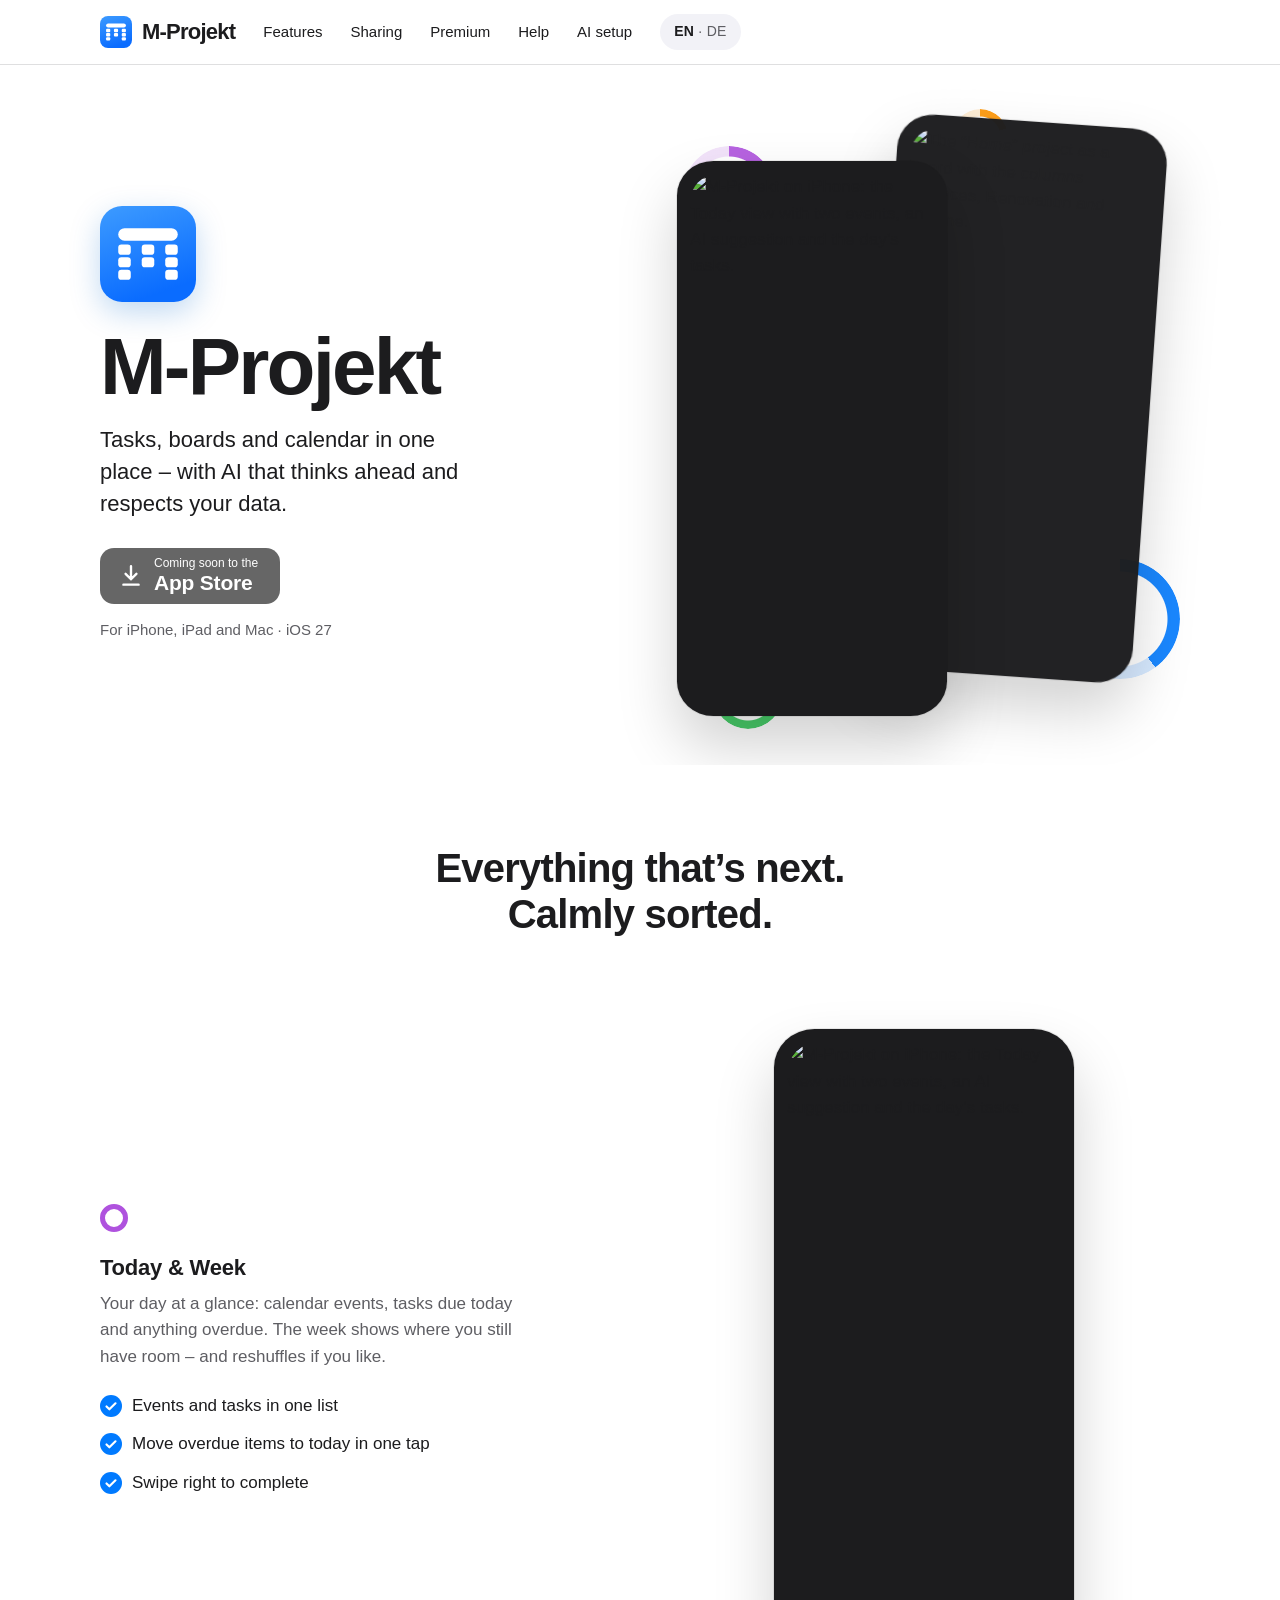
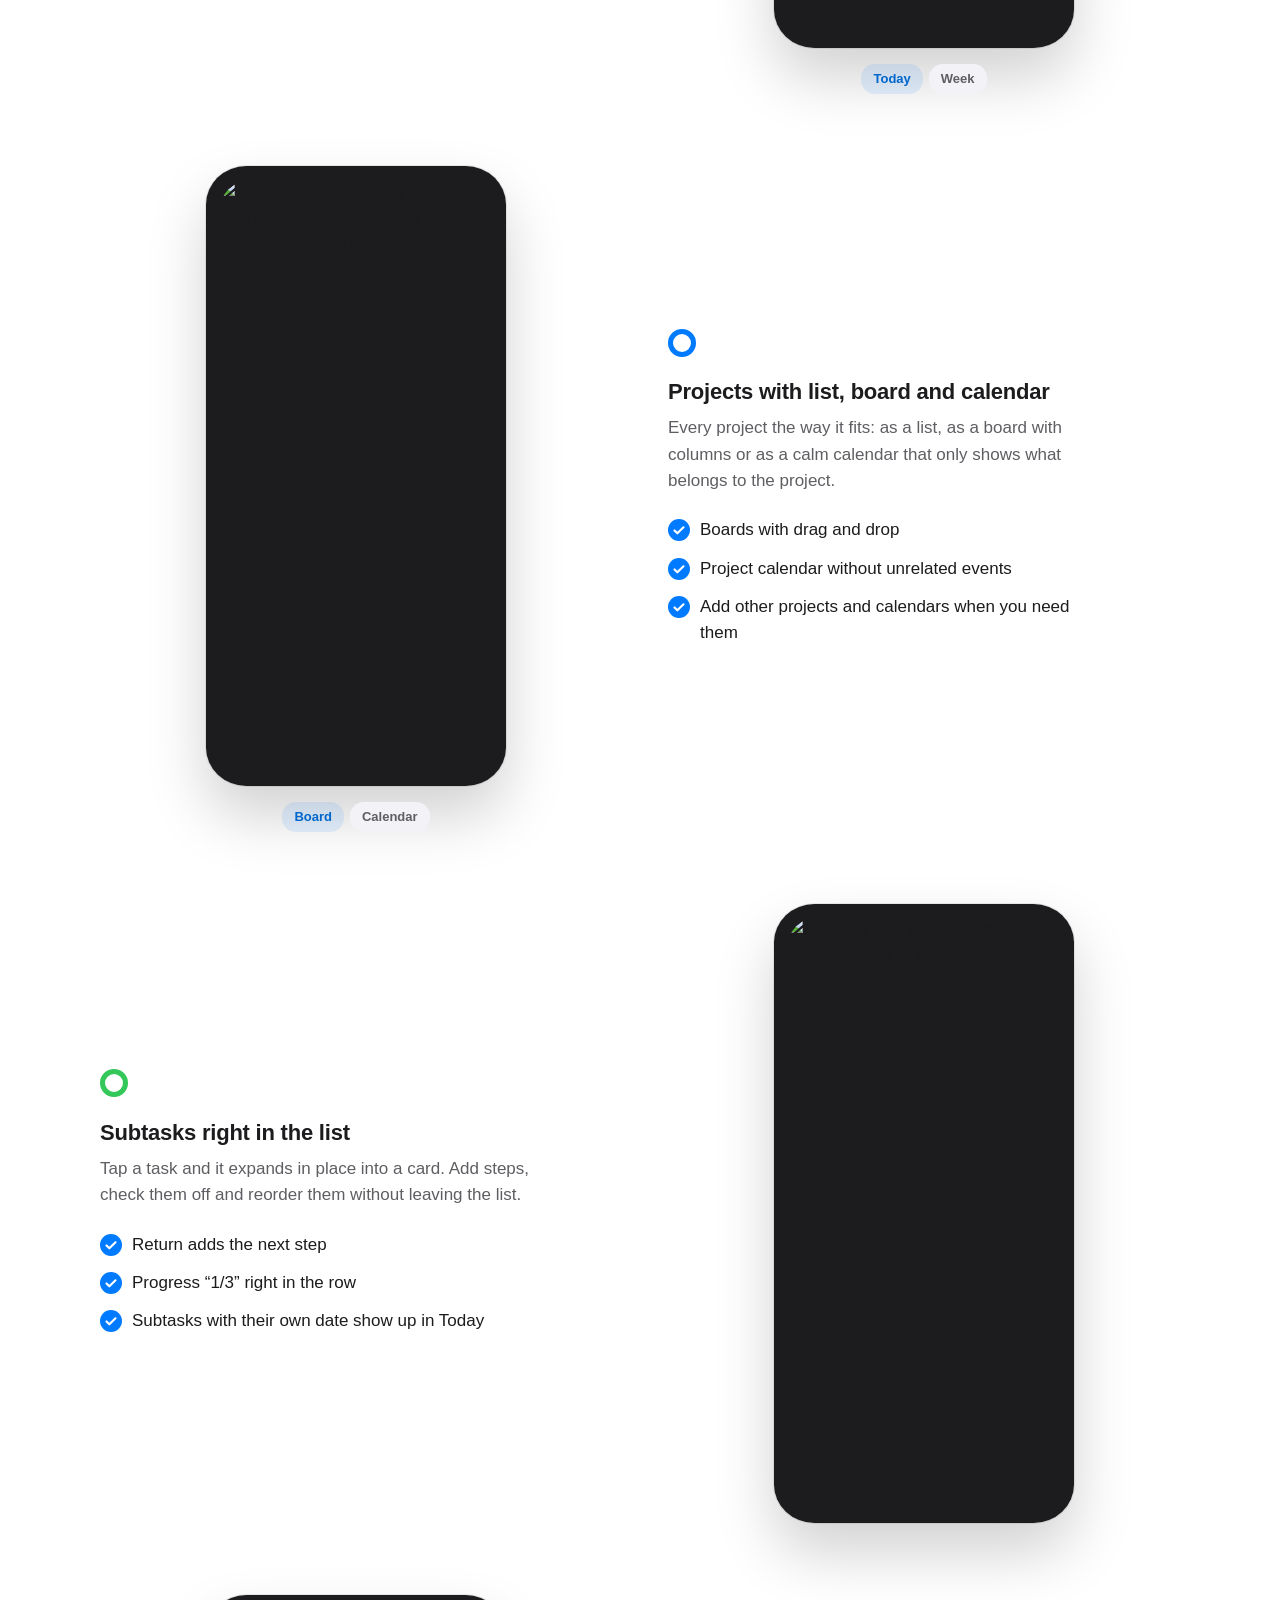
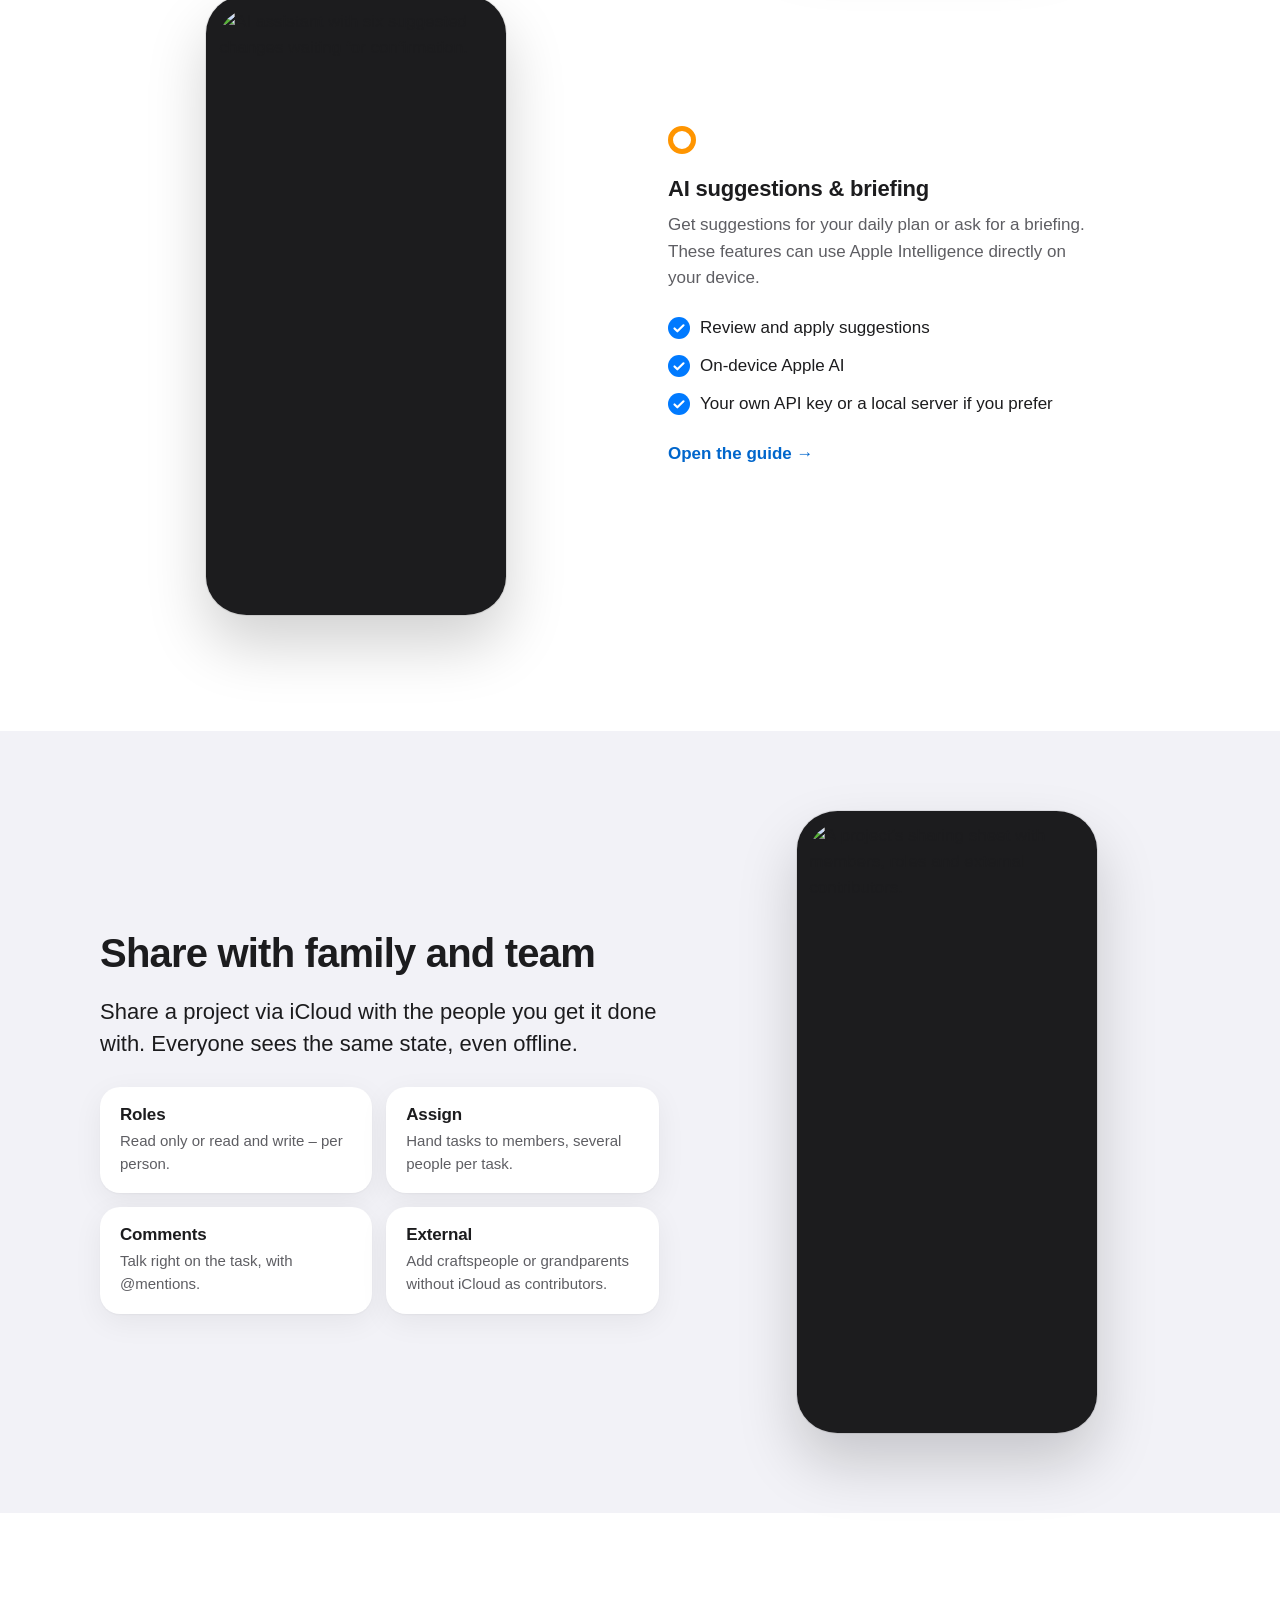
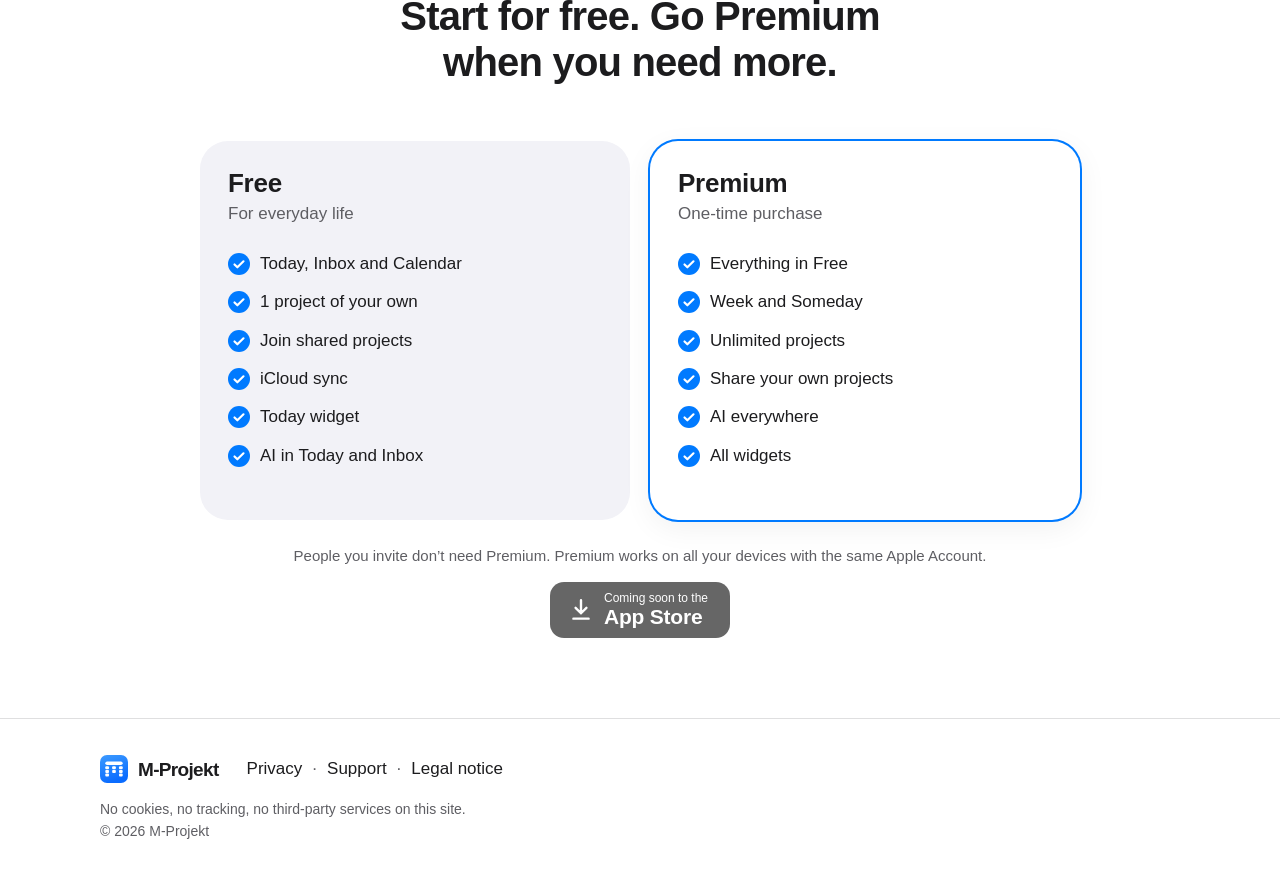
==== en/index.html @ ed5dd3a6 "Website für M-Projekt und aktuelle App-Funktionen überarbeiten Co-Authored-By: Claude Opus 5.5 <nore" ====
<!doctype html>
<html lang="en">
<head>
<meta charset="utf-8">
<meta name="viewport" content="width=device-width, initial-scale=1, viewport-fit=cover">
<title>M-Projekt – Tasks, boards and calendar</title>
<meta name="description" content="M-Projekt for iPhone, iPad and Mac: tasks, boards and calendar in one place – with AI that thinks ahead and respects your data.">
<meta name="color-scheme" content="light dark">
<meta name="theme-color" content="#ffffff" media="(prefers-color-scheme: light)">
<meta name="theme-color" content="#000000" media="(prefers-color-scheme: dark)">
<link rel="icon" href="../assets/app-icon.svg" type="image/svg+xml">
<link rel="apple-touch-icon" href="../assets/apple-touch-icon.png">
<link rel="alternate" hreflang="de" href="../index.html">
<link rel="stylesheet" href="../assets/site.css">
<script src="../assets/site.js"></script>
</head>
<body class="page-index">
<a class="skip" href="#inhalt">Skip to content</a>
<header class="top">
<div class="wrap top-in">
<a class="brand" href="index.html" aria-label="M-Projekt"><img src="../assets/app-icon.svg" alt="" width="32" height="32"><span class="wm" aria-hidden="true">M-Projekt</span></a>
<nav aria-label="Main navigation"><ul class="nav"><li><a href="index.html#funktionen">Features</a></li><li><a href="index.html#teilen">Sharing</a></li><li><a href="index.html#premium">Premium</a></li><li><a href="hilfe.html">Help</a></li><li><a href="ki-setup.html">AI setup</a></li></ul></nav>
<a class="lang" href="../index.html" hreflang="de" lang="de" aria-label="Deutsch"><span aria-hidden="true"><b>EN</b> · DE</span></a>
</div>
</header>
<main id="inhalt">
<section class="hero">
<div class="wrap hero-in">
<div class="hero-txt">
<img class="hero-icon" src="../assets/app-icon.svg" alt="" width="96" height="96">
<h1 class="hero-wm"><span class="wm wm-xl">M-Projekt</span></h1>
<p class="lead">Tasks, boards and calendar in one place – with AI that thinks ahead and respects your data.</p>
<div class="hero-cta"><span class="store soon" role="note" aria-label="M-Projekt: coming soon to the App Store"><svg class="store-ic" viewBox="0 0 24 24" aria-hidden="true"><path d="M12 3v12m0 0l-5-5m5 5l5-5M5 20h14" fill="none" stroke="currentColor" stroke-width="2.2" stroke-linecap="round" stroke-linejoin="round"/></svg><span><small>Coming soon to the</small><strong>App Store</strong></span></span></div>
<p class="muted small">For iPhone, iPad and Mac · iOS 27</p>
</div>
<div class="hero-img"><div class="rings hero-rings" aria-hidden="true"><span style="--c:#af52de;--p:50%"></span><span style="--c:#007aff;--p:40%"></span><span style="--c:#34c759;--p:65%"></span><span style="--c:#ff9500;--p:20%"></span></div><figure class="phone back"><picture><source srcset="../assets/img/board-dark.webp" media="(prefers-color-scheme: dark)"><img src="../assets/img/board.webp" alt="The “Home” project as a board with the columns Finances, Renovation and Routine." width="393" height="852" decoding="async"></picture></figure><figure class="phone front"><picture><source srcset="../assets/img/heute-dark.webp" media="(prefers-color-scheme: dark)"><img src="../assets/img/heute.webp" alt="M-Projekt on iPhone: the Today view with two events, an AI suggestion and the day’s tasks." width="393" height="852" decoding="async"></picture></figure></div>
</div>
</section>
<section class="sec" id="funktionen" aria-labelledby="h-funktionen">
<div class="wrap">
<h2 id="h-funktionen" class="sec-title">Everything that’s next. Calmly sorted.</h2>
<article class="feat reveal" id="f-heute">
<div class="feat-txt"><span class="ring-dot" style="--c:#af52de" aria-hidden="true"></span><h3>Today & Week</h3><p>Your day at a glance: calendar events, tasks due today and anything overdue. The week shows where you still have room – and reshuffles if you like.</p><ul class="ticks"><li><svg class="ck" viewBox="0 0 20 20" aria-hidden="true"><path d="M5 10.5l3.2 3.2L15 7" fill="none" stroke="currentColor" stroke-width="2.4" stroke-linecap="round" stroke-linejoin="round"/></svg>Events and tasks in one list</li><li><svg class="ck" viewBox="0 0 20 20" aria-hidden="true"><path d="M5 10.5l3.2 3.2L15 7" fill="none" stroke="currentColor" stroke-width="2.4" stroke-linecap="round" stroke-linejoin="round"/></svg>Move overdue items to today in one tap</li><li><svg class="ck" viewBox="0 0 20 20" aria-hidden="true"><path d="M5 10.5l3.2 3.2L15 7" fill="none" stroke="currentColor" stroke-width="2.4" stroke-linecap="round" stroke-linejoin="round"/></svg>Swipe right to complete</li></ul></div>
<div class="feat-img"><figure class="phone cycle"><div class="screen"><picture class="layer l0"><source srcset="../assets/img/heute-dark.webp" media="(prefers-color-scheme: dark)"><img src="../assets/img/heute.webp" alt="M-Projekt on iPhone: the Today view with two events, an AI suggestion and the day’s tasks." width="393" height="852" loading="lazy" decoding="async"></picture><picture class="layer l1"><source srcset="../assets/img/woche-dark.webp" media="(prefers-color-scheme: dark)"><img src="../assets/img/woche.webp" alt="" width="393" height="852" loading="lazy" decoding="async"></picture></div></figure><div class="cyc-labels" aria-hidden="true"><span class="cyc-l l0">Today</span><span class="cyc-l l1">Week</span></div></div></article><article class="feat reveal rev" id="f-projekte">
<div class="feat-txt"><span class="ring-dot" style="--c:#007aff" aria-hidden="true"></span><h3>Projects with list, board and calendar</h3><p>Every project the way it fits: as a list, as a board with columns or as a calm calendar that only shows what belongs to the project.</p><ul class="ticks"><li><svg class="ck" viewBox="0 0 20 20" aria-hidden="true"><path d="M5 10.5l3.2 3.2L15 7" fill="none" stroke="currentColor" stroke-width="2.4" stroke-linecap="round" stroke-linejoin="round"/></svg>Boards with drag and drop</li><li><svg class="ck" viewBox="0 0 20 20" aria-hidden="true"><path d="M5 10.5l3.2 3.2L15 7" fill="none" stroke="currentColor" stroke-width="2.4" stroke-linecap="round" stroke-linejoin="round"/></svg>Project calendar without unrelated events</li><li><svg class="ck" viewBox="0 0 20 20" aria-hidden="true"><path d="M5 10.5l3.2 3.2L15 7" fill="none" stroke="currentColor" stroke-width="2.4" stroke-linecap="round" stroke-linejoin="round"/></svg>Add other projects and calendars when you need them</li></ul></div>
<div class="feat-img"><figure class="phone cycle"><div class="screen"><picture class="layer l0"><source srcset="../assets/img/board-dark.webp" media="(prefers-color-scheme: dark)"><img src="../assets/img/board.webp" alt="The “Home” project as a board with the columns Finances, Renovation and Routine." width="393" height="852" loading="lazy" decoding="async"></picture><picture class="layer l1"><source srcset="../assets/img/kalender-dark.webp" media="(prefers-color-scheme: dark)"><img src="../assets/img/kalender.webp" alt="" width="393" height="852" loading="lazy" decoding="async"></picture></div></figure><div class="cyc-labels" aria-hidden="true"><span class="cyc-l l0">Board</span><span class="cyc-l l1">Calendar</span></div></div></article><article class="feat reveal" id="f-unteraufgaben">
<div class="feat-txt"><span class="ring-dot" style="--c:#34c759" aria-hidden="true"></span><h3>Subtasks right in the list</h3><p>Tap a task and it expands in place into a card. Add steps, check them off and reorder them without leaving the list.</p><ul class="ticks"><li><svg class="ck" viewBox="0 0 20 20" aria-hidden="true"><path d="M5 10.5l3.2 3.2L15 7" fill="none" stroke="currentColor" stroke-width="2.4" stroke-linecap="round" stroke-linejoin="round"/></svg>Return adds the next step</li><li><svg class="ck" viewBox="0 0 20 20" aria-hidden="true"><path d="M5 10.5l3.2 3.2L15 7" fill="none" stroke="currentColor" stroke-width="2.4" stroke-linecap="round" stroke-linejoin="round"/></svg>Progress “1/3” right in the row</li><li><svg class="ck" viewBox="0 0 20 20" aria-hidden="true"><path d="M5 10.5l3.2 3.2L15 7" fill="none" stroke="currentColor" stroke-width="2.4" stroke-linecap="round" stroke-linejoin="round"/></svg>Subtasks with their own date show up in Today</li></ul></div>
<div class="feat-img"><figure class="phone "><picture><source srcset="../assets/img/unteraufgaben-dark.webp" media="(prefers-color-scheme: dark)"><img src="../assets/img/unteraufgaben.webp" alt="An expanded task with three subtasks, one of them completed." width="393" height="852" loading="lazy" decoding="async"></picture></figure></div></article><article class="feat reveal rev" id="f-ki">
<div class="feat-txt"><span class="ring-dot" style="--c:#ff9500" aria-hidden="true"></span><h3>AI suggestions & briefing</h3><p>Get suggestions for your daily plan or ask for a briefing. These features can use Apple Intelligence directly on your device.</p><ul class="ticks"><li><svg class="ck" viewBox="0 0 20 20" aria-hidden="true"><path d="M5 10.5l3.2 3.2L15 7" fill="none" stroke="currentColor" stroke-width="2.4" stroke-linecap="round" stroke-linejoin="round"/></svg>Review and apply suggestions</li><li><svg class="ck" viewBox="0 0 20 20" aria-hidden="true"><path d="M5 10.5l3.2 3.2L15 7" fill="none" stroke="currentColor" stroke-width="2.4" stroke-linecap="round" stroke-linejoin="round"/></svg>On-device Apple AI</li><li><svg class="ck" viewBox="0 0 20 20" aria-hidden="true"><path d="M5 10.5l3.2 3.2L15 7" fill="none" stroke="currentColor" stroke-width="2.4" stroke-linecap="round" stroke-linejoin="round"/></svg>Your own API key or a local server if you prefer</li></ul><p><a class="link" href="ki-setup.html">Open the guide →</a></p></div>
<div class="feat-img"><figure class="phone "><picture><img src="../assets/img/ki-vorschlag.webp" alt="AI assistant with six suggested changes waiting for confirmation." width="393" height="852" loading="lazy" decoding="async"></picture></figure></div></article>
</div>
</section>
<section class="sec alt" id="teilen" aria-labelledby="h-teilen">
<div class="wrap share">
<div class="share-txt"><h2 id="h-teilen">Share with family and team</h2><p class="lead">Share a project via iCloud with the people you get it done with. Everyone sees the same state, even offline.</p><ul class="share-grid"><li class="reveal" style="--d:0ms"><h3>Roles</h3><p>Read only or read and write – per person.</p></li><li class="reveal" style="--d:90ms"><h3>Assign</h3><p>Hand tasks to members, several people per task.</p></li><li class="reveal" style="--d:180ms"><h3>Comments</h3><p>Talk right on the task, with @mentions.</p></li><li class="reveal" style="--d:270ms"><h3>External</h3><p>Add craftspeople or grandparents without iCloud as contributors.</p></li></ul></div>
<div class="share-img reveal"><figure class="phone "><picture><source srcset="../assets/img/teilen-dark.webp" media="(prefers-color-scheme: dark)"><img src="../assets/img/teilen.webp" alt="A project’s sharing sheet with members, roles and external contributors." width="393" height="852" loading="lazy" decoding="async"></picture></figure></div>
</div>
</section>
<section class="sec" id="premium" aria-labelledby="h-premium">
<div class="wrap">
<h2 id="h-premium" class="sec-title">Start for free. Go Premium when you need more.</h2>
<div class="plans">
<div class="plan reveal"><h3>Free</h3><p class="muted">For everyday life</p><ul class="ticks"><li><svg class="ck" viewBox="0 0 20 20" aria-hidden="true"><path d="M5 10.5l3.2 3.2L15 7" fill="none" stroke="currentColor" stroke-width="2.4" stroke-linecap="round" stroke-linejoin="round"/></svg>Today, Inbox and Calendar</li><li><svg class="ck" viewBox="0 0 20 20" aria-hidden="true"><path d="M5 10.5l3.2 3.2L15 7" fill="none" stroke="currentColor" stroke-width="2.4" stroke-linecap="round" stroke-linejoin="round"/></svg>1 project of your own</li><li><svg class="ck" viewBox="0 0 20 20" aria-hidden="true"><path d="M5 10.5l3.2 3.2L15 7" fill="none" stroke="currentColor" stroke-width="2.4" stroke-linecap="round" stroke-linejoin="round"/></svg>Join shared projects</li><li><svg class="ck" viewBox="0 0 20 20" aria-hidden="true"><path d="M5 10.5l3.2 3.2L15 7" fill="none" stroke="currentColor" stroke-width="2.4" stroke-linecap="round" stroke-linejoin="round"/></svg>iCloud sync</li><li><svg class="ck" viewBox="0 0 20 20" aria-hidden="true"><path d="M5 10.5l3.2 3.2L15 7" fill="none" stroke="currentColor" stroke-width="2.4" stroke-linecap="round" stroke-linejoin="round"/></svg>Today widget</li><li><svg class="ck" viewBox="0 0 20 20" aria-hidden="true"><path d="M5 10.5l3.2 3.2L15 7" fill="none" stroke="currentColor" stroke-width="2.4" stroke-linecap="round" stroke-linejoin="round"/></svg>AI in Today and Inbox</li></ul></div>
<div class="plan pro reveal" style="--d:120ms"><h3>Premium</h3><p class="muted">One-time purchase</p><ul class="ticks"><li><svg class="ck" viewBox="0 0 20 20" aria-hidden="true"><path d="M5 10.5l3.2 3.2L15 7" fill="none" stroke="currentColor" stroke-width="2.4" stroke-linecap="round" stroke-linejoin="round"/></svg>Everything in Free</li><li><svg class="ck" viewBox="0 0 20 20" aria-hidden="true"><path d="M5 10.5l3.2 3.2L15 7" fill="none" stroke="currentColor" stroke-width="2.4" stroke-linecap="round" stroke-linejoin="round"/></svg>Week and Someday</li><li><svg class="ck" viewBox="0 0 20 20" aria-hidden="true"><path d="M5 10.5l3.2 3.2L15 7" fill="none" stroke="currentColor" stroke-width="2.4" stroke-linecap="round" stroke-linejoin="round"/></svg>Unlimited projects</li><li><svg class="ck" viewBox="0 0 20 20" aria-hidden="true"><path d="M5 10.5l3.2 3.2L15 7" fill="none" stroke="currentColor" stroke-width="2.4" stroke-linecap="round" stroke-linejoin="round"/></svg>Share your own projects</li><li><svg class="ck" viewBox="0 0 20 20" aria-hidden="true"><path d="M5 10.5l3.2 3.2L15 7" fill="none" stroke="currentColor" stroke-width="2.4" stroke-linecap="round" stroke-linejoin="round"/></svg>AI everywhere</li><li><svg class="ck" viewBox="0 0 20 20" aria-hidden="true"><path d="M5 10.5l3.2 3.2L15 7" fill="none" stroke="currentColor" stroke-width="2.4" stroke-linecap="round" stroke-linejoin="round"/></svg>All widgets</li></ul></div>
</div>
<p class="muted center small">People you invite don’t need Premium. Premium works on all your devices with the same Apple Account.</p>
<div class="center"><span class="store soon" role="note" aria-label="M-Projekt: coming soon to the App Store"><svg class="store-ic" viewBox="0 0 24 24" aria-hidden="true"><path d="M12 3v12m0 0l-5-5m5 5l5-5M5 20h14" fill="none" stroke="currentColor" stroke-width="2.2" stroke-linecap="round" stroke-linejoin="round"/></svg><span><small>Coming soon to the</small><strong>App Store</strong></span></span></div>
</div>
</section>
</main>
<footer class="foot">
<div class="wrap foot-in">
<div class="foot-brand"><img src="../assets/app-icon.svg" alt="" width="28" height="28"><span class="wm wm-s" aria-hidden="true">M-Projekt</span><span class="vh">M-Projekt</span></div>
<nav aria-label="Footer"><ul class="foot-nav"><li><a href="datenschutz.html">Privacy</a></li><li><a href="hilfe.html">Support</a></li><li><a href="impressum.html">Legal notice</a></li></ul></nav>
<p class="foot-note">No cookies, no tracking, no third-party services on this site.<br>© 2026 M-Projekt</p>
</div>
</footer>
</body>
</html>
---- assets/site.css ----
/* M-Projekt – Website
   Statisch, ohne externe Schriften, Skripte oder Tracking.
   Farben und Formen aus dem App-Design (iOS 27, Liquid Glass). */

:root {
  color-scheme: light dark;
  --bg: #ffffff;
  --bg2: #f2f2f7;
  --card: #ffffff;
  --card2: #f2f2f7;
  --text: #1c1c1e;
  --text2: #5e5e63;
  --sep: rgba(60, 60, 67, 0.16);
  --accent: #0066cc;          /* Text & Links (AA auf Weiß/Grau) */
  --accent-ui: #007aff;       /* Systemblau für Flächen und Symbole */
  --accent-soft: rgba(0, 122, 255, 0.10);
  --btn: #0066cc;
  --btn-text: #ffffff;
  --store: #000000;
  --store-text: #ffffff;
  --glass: rgba(255, 255, 255, 0.72);
  --shadow: 0 1px 2px rgba(0, 0, 0, 0.04), 0 8px 30px rgba(0, 0, 0, 0.06);
  --phone-edge: #1c1c1e;
  --purple: #af52de; --blue: #007aff; --green: #34c759; --orange: #ff9500;
  --r-lg: 28px; --r-md: 20px; --r-sm: 14px;
  --wrap: 1120px;
  --font: -apple-system, BlinkMacSystemFont, "SF Pro Text", "SF Pro Display", "Helvetica Neue", "Segoe UI", Roboto, Arial, sans-serif;
}
@media (prefers-color-scheme: dark) {
  :root {
    --bg: #000000;
    --bg2: #1c1c1e;
    --card: #1c1c1e;
    --card2: #2c2c2e;
    --text: #ffffff;
    --text2: #aeaeb2;
    --sep: rgba(84, 84, 88, 0.6);
    --accent: #4da3ff;
    --accent-ui: #0a84ff;
    --accent-soft: rgba(10, 132, 255, 0.18);
    --btn: #0a5fd1;
    --store: #ffffff;
    --store-text: #000000;
    --glass: rgba(28, 28, 30, 0.72);
    --shadow: 0 0 0 1px rgba(255, 255, 255, 0.06);
    --phone-edge: #3a3a3c;
  }
}

*, *::before, *::after { box-sizing: border-box; }
html { -webkit-text-size-adjust: 100%; scroll-padding-top: 120px; }
@media (prefers-reduced-motion: no-preference) { html { scroll-behavior: smooth; } }
body {
  margin: 0; background: var(--bg); color: var(--text);
  font-family: var(--font); font-size: 17px; line-height: 1.55;
  -webkit-font-smoothing: antialiased;
  display: flex; flex-direction: column; min-height: 100vh;
}
main { flex: 1 0 auto; }
img { max-width: 100%; height: auto; display: block; }
a { color: var(--accent); text-underline-offset: 3px; }
a:hover { text-decoration-thickness: 2px; }
:focus-visible { outline: 3px solid var(--accent-ui); outline-offset: 3px; border-radius: 8px; }
h1, h2, h3 { line-height: 1.15; letter-spacing: -0.02em; margin: 0 0 0.5em; }
h1 { font-size: clamp(32px, 6vw, 64px); font-weight: 800; overflow-wrap: break-word; -webkit-hyphens: auto; hyphens: auto; }
h2 { font-size: clamp(28px, 3.6vw, 40px); font-weight: 700; }
h3 { font-size: 22px; font-weight: 700; letter-spacing: -0.01em; }
p { margin: 0 0 1em; }
.wrap { max-width: var(--wrap); margin: 0 auto; padding: 0 20px; }
.lead { font-size: clamp(19px, 2vw, 22px); line-height: 1.45; color: var(--text); }
.muted { color: var(--text2); }
.small { font-size: 15px; }
.center { text-align: center; }
.sr { position: absolute; width: 1px; height: 1px; overflow: hidden; clip: rect(0 0 0 0); white-space: nowrap; }

.skip { position: absolute; left: 12px; top: -60px; z-index: 100; background: var(--btn); color: #fff; padding: 10px 16px; border-radius: 12px; font-weight: 600; }
.skip:focus { top: 12px; }

/* ---------- Kopf ---------- */
.top { position: sticky; top: 0; z-index: 50; background: var(--glass); -webkit-backdrop-filter: saturate(180%) blur(20px); backdrop-filter: saturate(180%) blur(20px); border-bottom: 0.5px solid var(--sep); }
.top-in { display: flex; align-items: center; gap: 16px; height: 64px; }
.brand { display: flex; align-items: center; gap: 10px; color: var(--text); text-decoration: none; font-weight: 700; font-size: 19px; letter-spacing: -0.01em; }
.brand img { border-radius: 8px; }
.wm { display: block; flex: none; color: var(--text); font-size: 22px; font-weight: 700; letter-spacing: -0.035em; line-height: 1.12; white-space: nowrap; }
.wm-s { font-size: 19px; }
.wm-xl { font-size: clamp(46px, 7.4vw, 80px); }
.vh { position: absolute; width: 1px; height: 1px; padding: 0; margin: -1px; overflow: hidden; clip: rect(0 0 0 0); white-space: nowrap; border: 0; }
.hero-wm { margin: 0 0 14px; }
.nav { display: flex; gap: 4px; list-style: none; margin: 0 0 0 auto; padding: 0; }
.nav a { display: block; padding: 8px 12px; border-radius: 18px; color: var(--text); text-decoration: none; font-size: 15px; font-weight: 500; }
.nav a:hover, .nav a[aria-current="page"] { background: var(--accent-soft); color: var(--accent); }
.lang { display: inline-flex; align-items: center; height: 36px; padding: 0 14px; border-radius: 18px; background: var(--card2); color: var(--text2); text-decoration: none; font-size: 14px; letter-spacing: 0.02em; white-space: nowrap; }
.lang b { color: var(--text); }
.lang:hover { background: var(--accent-soft); }
@media (max-width: 860px) {
  .top-in { flex-wrap: wrap; height: auto; padding-top: 10px; gap: 6px 16px; }
  .brand { height: 44px; }
  .lang { margin-left: auto; }
  .top nav { order: 3; width: 100%; }
  .nav { margin: 0 -8px 8px; overflow-x: auto; scrollbar-width: none; -webkit-overflow-scrolling: touch; }
  .nav::-webkit-scrollbar { display: none; }
  .nav a { white-space: nowrap; padding: 6px 10px; font-size: 15px; }
}

/* ---------- Hero ---------- */
.hero { padding: 56px 0 24px; overflow: hidden; }
.hero-in { display: grid; grid-template-columns: 1.05fr 1fr; gap: 40px; align-items: center; }
.hero-icon { width: 96px; height: 96px; border-radius: 22px; box-shadow: 0 10px 30px rgba(0, 102, 204, 0.25); margin-bottom: 20px; }
.hero h1 { margin-bottom: 12px; }
.hero .lead { max-width: 30ch; margin-bottom: 28px; }
.hero-cta { display: flex; flex-wrap: wrap; gap: 12px; margin-bottom: 14px; }
.hero-img { position: relative; height: 620px; }
.hero-img .phone { position: absolute; width: 270px; }
.hero-img .phone.front { right: 46%; top: 40px; z-index: 2; }
.hero-img .phone.back { right: 6%; top: 0; transform: rotate(4deg); opacity: 0.98; }
@media (max-width: 860px) {
  .hero { padding-top: 36px; }
  .hero-in { grid-template-columns: 1fr; text-align: center; }
  .hero-icon { margin: 0 auto 18px; width: 84px; height: 84px; }
  .hero-wm .wm { margin: 0 auto; }
  .hero .lead { margin-left: auto; margin-right: auto; }
  .hero-cta { justify-content: center; }
  .hero-img { height: 470px; max-width: 420px; width: 100%; margin: 0 auto; }
  .hero-img .phone { width: 205px; }
  .hero-img .phone.front { right: auto; left: 2%; top: 30px; }
  .hero-img .phone.back { right: 2%; }
}

.store { display: inline-flex; align-items: center; gap: 10px; height: 56px; padding: 0 22px 0 18px; border-radius: 14px; background: var(--store); color: var(--store-text); text-decoration: none; }
.store-ic { width: 26px; height: 26px; }
.store span { display: flex; flex-direction: column; line-height: 1.1; text-align: left; }
.store small { font-size: 12px; }
.store strong { font-size: 21px; font-weight: 600; letter-spacing: -0.01em; }
.store:hover { opacity: 0.88; }
.store.soon { opacity: 0.6; cursor: default; }
.store.soon:hover { opacity: 0.6; }

/* Projektringe (Deko) */
.rings { position: absolute; inset: 0; pointer-events: none; }
.rings span { position: absolute; width: 120px; height: 120px; border-radius: 50%;
  background: conic-gradient(var(--c) var(--p), color-mix(in srgb, var(--c) 18%, transparent) 0);
  -webkit-mask: radial-gradient(circle, transparent 47px, #000 48px); mask: radial-gradient(circle, transparent 47px, #000 48px); opacity: 0.9; }
.hero-rings span:nth-child(1) { left: 2%; top: 4%; width: 92px; height: 92px; -webkit-mask: radial-gradient(circle, transparent 35px, #000 36px); mask: radial-gradient(circle, transparent 35px, #000 36px); }
.hero-rings span:nth-child(2) { right: 0; bottom: 10%; }
.hero-rings span:nth-child(3) { left: 8%; bottom: 2%; width: 70px; height: 70px; -webkit-mask: radial-gradient(circle, transparent 26px, #000 27px); mask: radial-gradient(circle, transparent 26px, #000 27px); }
.hero-rings span:nth-child(4) { right: 34%; top: -2%; width: 56px; height: 56px; -webkit-mask: radial-gradient(circle, transparent 20px, #000 21px); mask: radial-gradient(circle, transparent 20px, #000 21px); }
.ring-dot { display: inline-block; width: 28px; height: 28px; border-radius: 50%; border: 5px solid var(--c); margin-bottom: 14px; }

/* iPhone-Rahmen */
.phone { margin: 0; border-radius: 13.5% / 6.2%; overflow: hidden; background: var(--phone-edge); padding: 2.6%;
  box-shadow: 0 30px 60px rgba(0, 0, 0, 0.18), 0 0 0 1px rgba(0, 0, 0, 0.08); }
.phone picture, .phone img { border-radius: 11.5% / 5.3%; overflow: hidden; width: 100%; }
@media (prefers-color-scheme: dark) { .phone { box-shadow: 0 30px 60px rgba(0, 0, 0, 0.6), 0 0 0 1px rgba(255, 255, 255, 0.12); } }

/* ---------- Abschnitte ---------- */
.sec { padding: 80px 0; }
.sec.alt { background: var(--bg2); }
.sec-title { text-align: center; max-width: 22ch; margin: 0 auto 56px; }
.feat { display: grid; grid-template-columns: 1fr 1fr; gap: 56px; align-items: center; padding: 36px 0; }
.feat.rev .feat-txt { order: 2; }
.feat-txt { max-width: 46ch; }
.feat-txt p { color: var(--text2); }
.feat-img { display: flex; justify-content: center; }
.feat-img .phone { width: min(300px, 74vw); }
.ticks { list-style: none; padding: 0; margin: 0 0 1em; }
.ticks li { display: flex; gap: 10px; align-items: flex-start; padding: 6px 0; }
.ck { width: 22px; height: 22px; flex: none; color: #ffffff; background: var(--accent-ui); border-radius: 50%; padding: 2px; margin-top: 2px; }
.link { font-weight: 600; text-decoration: none; }
.link:hover { text-decoration: underline; }
@media (max-width: 860px) {
  .sec { padding: 56px 0; }
  .sec-title { margin-bottom: 28px; }
  .feat, .feat.rev { grid-template-columns: 1fr; gap: 28px; padding: 28px 0; }
  .feat.rev .feat-txt { order: 0; }
  .feat-txt { max-width: none; }
}

/* Teilen */
.share { display: grid; grid-template-columns: 1.2fr 1fr; gap: 56px; align-items: center; }
.share-grid { list-style: none; padding: 0; margin: 28px 0 0; display: grid; grid-template-columns: 1fr 1fr; gap: 14px; }
.share-grid li { background: var(--card); border-radius: var(--r-md); padding: 18px 20px; box-shadow: var(--shadow); }
.share-grid h3 { font-size: 17px; margin-bottom: 4px; }
.share-grid p { margin: 0; color: var(--text2); font-size: 15px; }
.share-img { display: flex; justify-content: center; }
.share-img .phone { width: min(300px, 74vw); }
@media (max-width: 860px) { .share { grid-template-columns: 1fr; gap: 32px; } }
@media (max-width: 480px) { .share-grid { grid-template-columns: 1fr; } }

/* Premium */
.plans { display: grid; grid-template-columns: 1fr 1fr; gap: 20px; max-width: 880px; margin: 0 auto 24px; }
.plan { background: var(--card2); border-radius: var(--r-lg); padding: 28px; }
.plan h3 { font-size: 26px; margin-bottom: 2px; }
.plan .muted { margin-bottom: 18px; }
.plan.pro { background: var(--card); box-shadow: 0 0 0 2px var(--accent-ui), var(--shadow); }
@media (max-width: 720px) { .plans { grid-template-columns: 1fr; } }

/* ---------- Fuß ---------- */
.foot { border-top: 0.5px solid var(--sep); padding: 36px 0 44px; background: var(--bg); }
.foot-in { display: flex; flex-wrap: wrap; align-items: center; gap: 16px 28px; }
.foot-brand { display: flex; align-items: center; gap: 10px; font-weight: 700; }
.foot-brand img { border-radius: 7px; }
.foot-nav { display: flex; list-style: none; margin: 0; padding: 0; gap: 0; }
.foot-nav li + li::before { content: "·"; color: var(--text2); padding: 0 10px; }
.foot-nav a { color: var(--text); text-decoration: none; font-weight: 500; }
.foot-nav a:hover { color: var(--accent); text-decoration: underline; }
.foot-note { flex-basis: 100%; margin: 0; color: var(--text2); font-size: 14px; }

/* ---------- Unterseiten ---------- */
.page { padding: 48px 20px 80px; }
.page-head { max-width: 720px; margin-bottom: 32px; }
.card { background: var(--card2); border-radius: var(--r-lg); padding: 28px; }
.btn { display: inline-flex; align-items: center; justify-content: center; height: 50px; padding: 0 24px; border-radius: 25px; background: var(--btn); color: var(--btn-text); font-weight: 600; text-decoration: none; white-space: nowrap; }
.btn:hover { filter: brightness(1.08); }

/* Hilfe */
.contact { display: flex; gap: 24px; align-items: center; justify-content: space-between; margin-bottom: 48px; }
.contact h2 { font-size: 26px; }
.contact p:last-child { margin-bottom: 0; }
@media (max-width: 720px) { .contact { flex-direction: column; align-items: flex-start; } }
.chips { display: flex; flex-wrap: wrap; gap: 8px; list-style: none; padding: 0; margin: 0 0 8px; }
.chips a { display: inline-block; padding: 7px 14px; border-radius: 18px; background: var(--card2); color: var(--text); text-decoration: none; font-size: 15px; font-weight: 500; }
.chips a:hover { background: var(--accent-soft); color: var(--accent); }
.faq-group { font-size: 15px; text-transform: uppercase; letter-spacing: 0.06em; color: var(--text2); margin: 32px 0 10px; }
.faq { background: var(--card2); border-radius: var(--r-md); overflow: hidden; max-width: 820px; }
.faq details + details { border-top: 0.5px solid var(--sep); }
.faq summary { list-style: none; cursor: pointer; padding: 18px 56px 18px 20px; font-weight: 600; position: relative; }
.faq summary::-webkit-details-marker { display: none; }
.faq summary::after { content: ""; position: absolute; right: 22px; top: 50%; width: 10px; height: 10px; margin-top: -7px; border-right: 2.5px solid var(--text2); border-bottom: 2.5px solid var(--text2); transform: rotate(45deg); transition: transform 0.2s; }
.faq details[open] summary::after { transform: rotate(-135deg); margin-top: -2px; }
.faq summary:focus-visible { outline-offset: -3px; border-radius: 0; }
.ans { padding: 0 20px 18px; color: var(--text2); max-width: 68ch; }
.ans p { margin: 0; }

/* KI einrichten */
.ways { list-style: none; padding: 0; margin: 0 0 32px; display: grid; grid-template-columns: repeat(3, 1fr); gap: 14px; }
.way { display: flex; flex-direction: column; height: 100%; padding: 20px; border-radius: var(--r-md); background: var(--card2); color: var(--text); text-decoration: none; }
.way strong { font-size: 18px; margin-bottom: 4px; }
.way span:last-child { color: var(--text2); font-size: 15px; }
.way:hover { box-shadow: 0 0 0 2px var(--accent-ui); }
.way .ring-dot { width: 22px; height: 22px; border-width: 4px; margin-bottom: 10px; }
@media (max-width: 720px) { .ways { grid-template-columns: 1fr; } }
.ai-sec { display: grid; grid-template-columns: 1fr 230px; gap: 32px; align-items: start; margin-bottom: 20px; }
.ai-sec h2 { font-size: 28px; }
.ai-txt > p { color: var(--text2); max-width: 60ch; }
.ai-img .phone.small { width: 230px; }
.steps { list-style: none; padding: 0; margin: 20px 0; display: grid; gap: 14px; }
.steps li { display: flex; gap: 14px; align-items: flex-start; }
.steps p { margin: 0; }
.step-n { flex: none; width: 30px; height: 30px; border-radius: 15px; background: var(--btn); color: #fff; font-weight: 700; font-size: 15px; display: flex; align-items: center; justify-content: center; }
.note { font-size: 15px; padding: 12px 14px; border-radius: var(--r-sm); background: var(--accent-soft); color: var(--text); margin: 0; max-width: 60ch; }
@media (max-width: 720px) {
  .ai-sec { grid-template-columns: 1fr; }
  .ai-img { display: flex; justify-content: center; }
  .ai-img .phone.small { width: 200px; }
}

/* Langtext (Datenschutz, Impressum) */
.doc { padding: 48px 20px 80px; }
.doc-head { max-width: 68ch; margin-bottom: 32px; }
.doc-grid { display: grid; grid-template-columns: 240px minmax(0, 1fr); gap: 56px; align-items: start; }
.toc { position: sticky; top: 88px; }
.toc summary { font-weight: 700; font-size: 15px; text-transform: uppercase; letter-spacing: 0.06em; color: var(--text2); cursor: pointer; margin-bottom: 8px; }
.toc ol { margin: 0; padding: 0 0 0 1.4em; font-size: 15px; }
.toc li { padding: 4px 0; color: var(--text2); }
.toc a { color: var(--text); text-decoration: none; }
.toc a:hover { color: var(--accent); text-decoration: underline; }
.prose { max-width: 68ch; }
.prose h2 { font-size: 24px; margin-top: 1.6em; }
.prose section:first-child h2, .prose h2:first-child { margin-top: 0; }
.prose .num { color: var(--text2); font-weight: 600; }
.prose li { margin-bottom: 0.3em; }
.ph { display: inline-block; font-size: 14px; font-weight: 600; color: var(--accent); background: var(--accent-soft); padding: 4px 10px; border-radius: 10px; }
.narrow .prose { max-width: 60ch; }
.prose h3 { font-size: 18px; margin-top: 1.4em; }
.prose code { font-size: 0.92em; }
/* Tabelle Zwecke und Rechtsgrundlagen: auf schmalen Bildschirmen seitlich scrollbar */
.table-wrap { overflow-x: auto; margin: 1em 0; }
.prose table { border-collapse: collapse; width: 100%; font-size: 15px; }
.prose th, .prose td { text-align: left; vertical-align: top; padding: 8px 10px; border-bottom: 0.5px solid var(--sep); }
.prose th { color: var(--text2); font-weight: 700; }
@media (max-width: 860px) {
  .doc-grid { grid-template-columns: 1fr; gap: 24px; }
  .toc { position: static; background: var(--card2); border-radius: var(--r-md); padding: 16px 18px; }
  .toc summary { margin: 0; }
  .toc details[open] summary { margin-bottom: 8px; }
}

@media print {
  .top, .foot, .toc, .skip { display: none; }
  body { color: #000; background: #fff; }
}

/* ---------- Wechselnde Screens ---------- */
.phone.cycle .screen { position: relative; border-radius: 11.5% / 5.3%; overflow: hidden; }
.phone.cycle .layer { display: block; }
.phone.cycle .layer.l1 { position: absolute; inset: 0; opacity: 0; }
.cyc-labels { display: flex; justify-content: center; gap: 6px; margin-top: 16px; }
.cyc-l { font-size: 13px; font-weight: 600; padding: 5px 12px; border-radius: 14px; background: var(--card2); color: var(--text2); }
.cyc-l.l0 { background: var(--accent-soft); color: var(--accent); }
.feat-img { flex-direction: column; align-items: center; }

/* ---------- Animationen (nur wenn Bewegung erwünscht) ---------- */
@property --p { syntax: "<percentage>"; inherits: false; initial-value: 0%; }
@media (prefers-reduced-motion: no-preference) {
  @view-transition { navigation: auto; }
  ::view-transition-old(root), ::view-transition-new(root) { animation-duration: 0.28s; }

  /* Kopfzeile wird beim Scrollen etwas deutlicher */
  .top { transition: box-shadow 0.3s, background-color 0.3s; }
  .top.scrolled { box-shadow: 0 6px 24px rgba(0, 0, 0, 0.06); }

  /* Hero: Einblenden in Stufen */
  .hero-txt > * { animation: up 0.8s cubic-bezier(0.2, 0.7, 0.2, 1) both; }
  .hero-txt > :nth-child(1) { animation-name: pop; animation-duration: 0.9s; }
  .hero-txt > :nth-child(2) { animation-delay: 0.08s; }
  .hero-txt > :nth-child(3) { animation-delay: 0.16s; }
  .hero-txt > :nth-child(4) { animation-delay: 0.26s; }
  .hero-txt > :nth-child(5) { animation-delay: 0.34s; }
  .hero-img .phone.front { animation: phoneIn 1.1s 0.15s cubic-bezier(0.2, 0.75, 0.2, 1) both, float 7s 1.4s ease-in-out infinite; }
  .hero-img .phone.back { animation: phoneInBack 1.1s 0.3s cubic-bezier(0.2, 0.75, 0.2, 1) both, floatBack 8s 1.6s ease-in-out infinite; }
  .rings span { animation: ring 1.6s 0.5s cubic-bezier(0.3, 0.8, 0.2, 1) both, spin 30s 2s linear infinite; }
  .rings span:nth-child(2) { animation-delay: 0.7s, 2s; animation-direction: normal, reverse; }
  .rings span:nth-child(3) { animation-delay: 0.9s, 2s; }
  .rings span:nth-child(4) { animation-delay: 1.1s, 2s; animation-direction: normal, reverse; }

  /* Wechselnde Screens: Heute ↔ Woche, Board ↔ Kalender */
  .phone.cycle .layer.l1 { animation: xfade 9s 1s ease-in-out infinite; }
  .cyc-l { transition: background-color 0.4s, color 0.4s; }
  .cyc-l.l0 { animation: tab0 9s 1s step-end infinite; }
  .cyc-l.l1 { animation: tab1 9s 1s step-end infinite; }

  /* Beim Scrollen einblenden */
  .anim .reveal { transition: opacity 0.8s cubic-bezier(0.2, 0.7, 0.2, 1) var(--d, 0s), transform 0.8s cubic-bezier(0.2, 0.7, 0.2, 1) var(--d, 0s); }
  .anim .reveal:not(.in) { opacity: 0; transform: translateY(28px); }
  .anim .feat.reveal .phone { transition: transform 1s cubic-bezier(0.2, 0.7, 0.2, 1) 0.1s; }
  .anim .feat.reveal:not(.in) .phone { transform: translateY(40px) rotate(-3deg) scale(0.96); }
  .anim .feat.rev.reveal:not(.in) .phone { transform: translateY(40px) rotate(3deg) scale(0.96); }
  .anim .feat.reveal .ring-dot { transition: transform 0.6s cubic-bezier(0.3, 1.6, 0.5, 1) 0.2s; }
  .anim .feat.reveal:not(.in) .ring-dot { transform: scale(0); }
  .anim .reveal .ticks li { transition: opacity 0.5s, transform 0.5s; }
  .anim .reveal .ticks li:nth-child(2) { transition-delay: 0.1s; }
  .anim .reveal .ticks li:nth-child(3) { transition-delay: 0.2s; }
  .anim .reveal .ticks li:nth-child(4) { transition-delay: 0.3s; }
  .anim .reveal .ticks li:nth-child(5) { transition-delay: 0.4s; }
  .anim .reveal .ticks li:nth-child(6) { transition-delay: 0.5s; }
  .anim .reveal:not(.in) .ticks li { opacity: 0; transform: translateX(-10px); }
  .anim .reveal.in .ck { animation: tick 0.5s cubic-bezier(0.3, 1.6, 0.5, 1) both; animation-delay: inherit; }

  /* Hover */
  .store, .btn, .way, .chips a, .share-grid li { transition: transform 0.2s, box-shadow 0.2s, opacity 0.2s, background-color 0.2s; }
  .store:not(.soon):hover, .btn:hover { transform: translateY(-2px); }
  .share-grid li:hover, .way:hover { transform: translateY(-3px); }

  /* FAQ weich aufklappen (wo der Browser es kann) */
  :root { interpolate-size: allow-keywords; }
  .faq details::details-content { height: 0; overflow: clip; transition: height 0.3s ease, content-visibility 0.3s allow-discrete; }
  .faq details[open]::details-content { height: auto; }
}
@keyframes up { from { opacity: 0; transform: translateY(18px); } }
@keyframes pop { 0% { opacity: 0; transform: scale(0.6) rotate(-8deg); } 60% { transform: scale(1.06) rotate(2deg); } 100% { opacity: 1; transform: none; } }
@keyframes phoneIn { from { opacity: 0; transform: translateY(80px) rotate(-6deg); } }
@keyframes phoneInBack { from { opacity: 0; transform: translate(60px, 40px) rotate(12deg); } }
@keyframes float { 50% { transform: translateY(-10px); } }
@keyframes floatBack { 0%, 100% { transform: rotate(4deg); } 50% { transform: rotate(4deg) translateY(-14px); } }
@keyframes ring { from { --p: 0%; opacity: 0; transform: scale(0.7); } }
@keyframes spin { to { transform: rotate(360deg); } }
@keyframes xfade { 0%, 42% { opacity: 0; } 50%, 92% { opacity: 1; } 100% { opacity: 0; } }
@keyframes tab0 { 0% { background: var(--accent-soft); color: var(--accent); } 46% { background: var(--card2); color: var(--text2); } 96% { background: var(--accent-soft); color: var(--accent); } }
@keyframes tab1 { 0% { background: var(--card2); color: var(--text2); } 46% { background: var(--accent-soft); color: var(--accent); } 96% { background: var(--card2); color: var(--text2); } }
@keyframes tick { from { transform: scale(0); } }
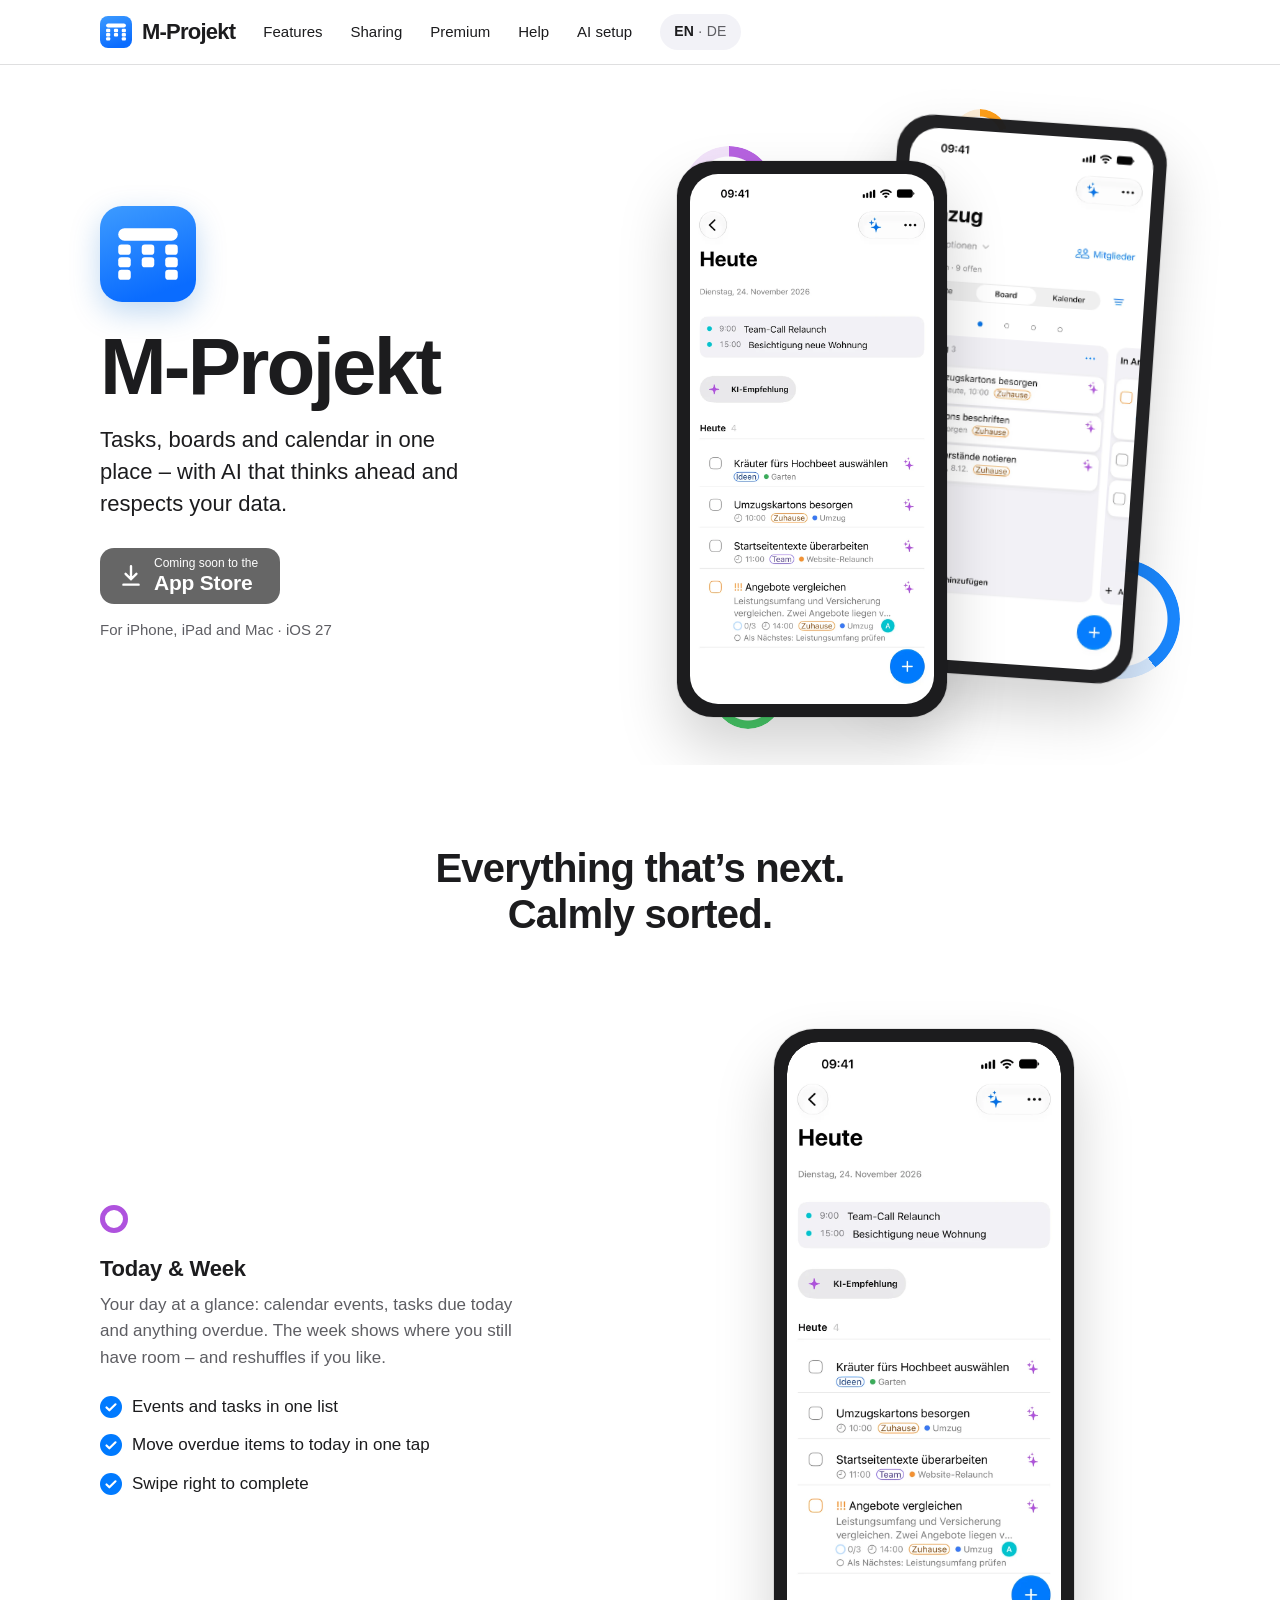
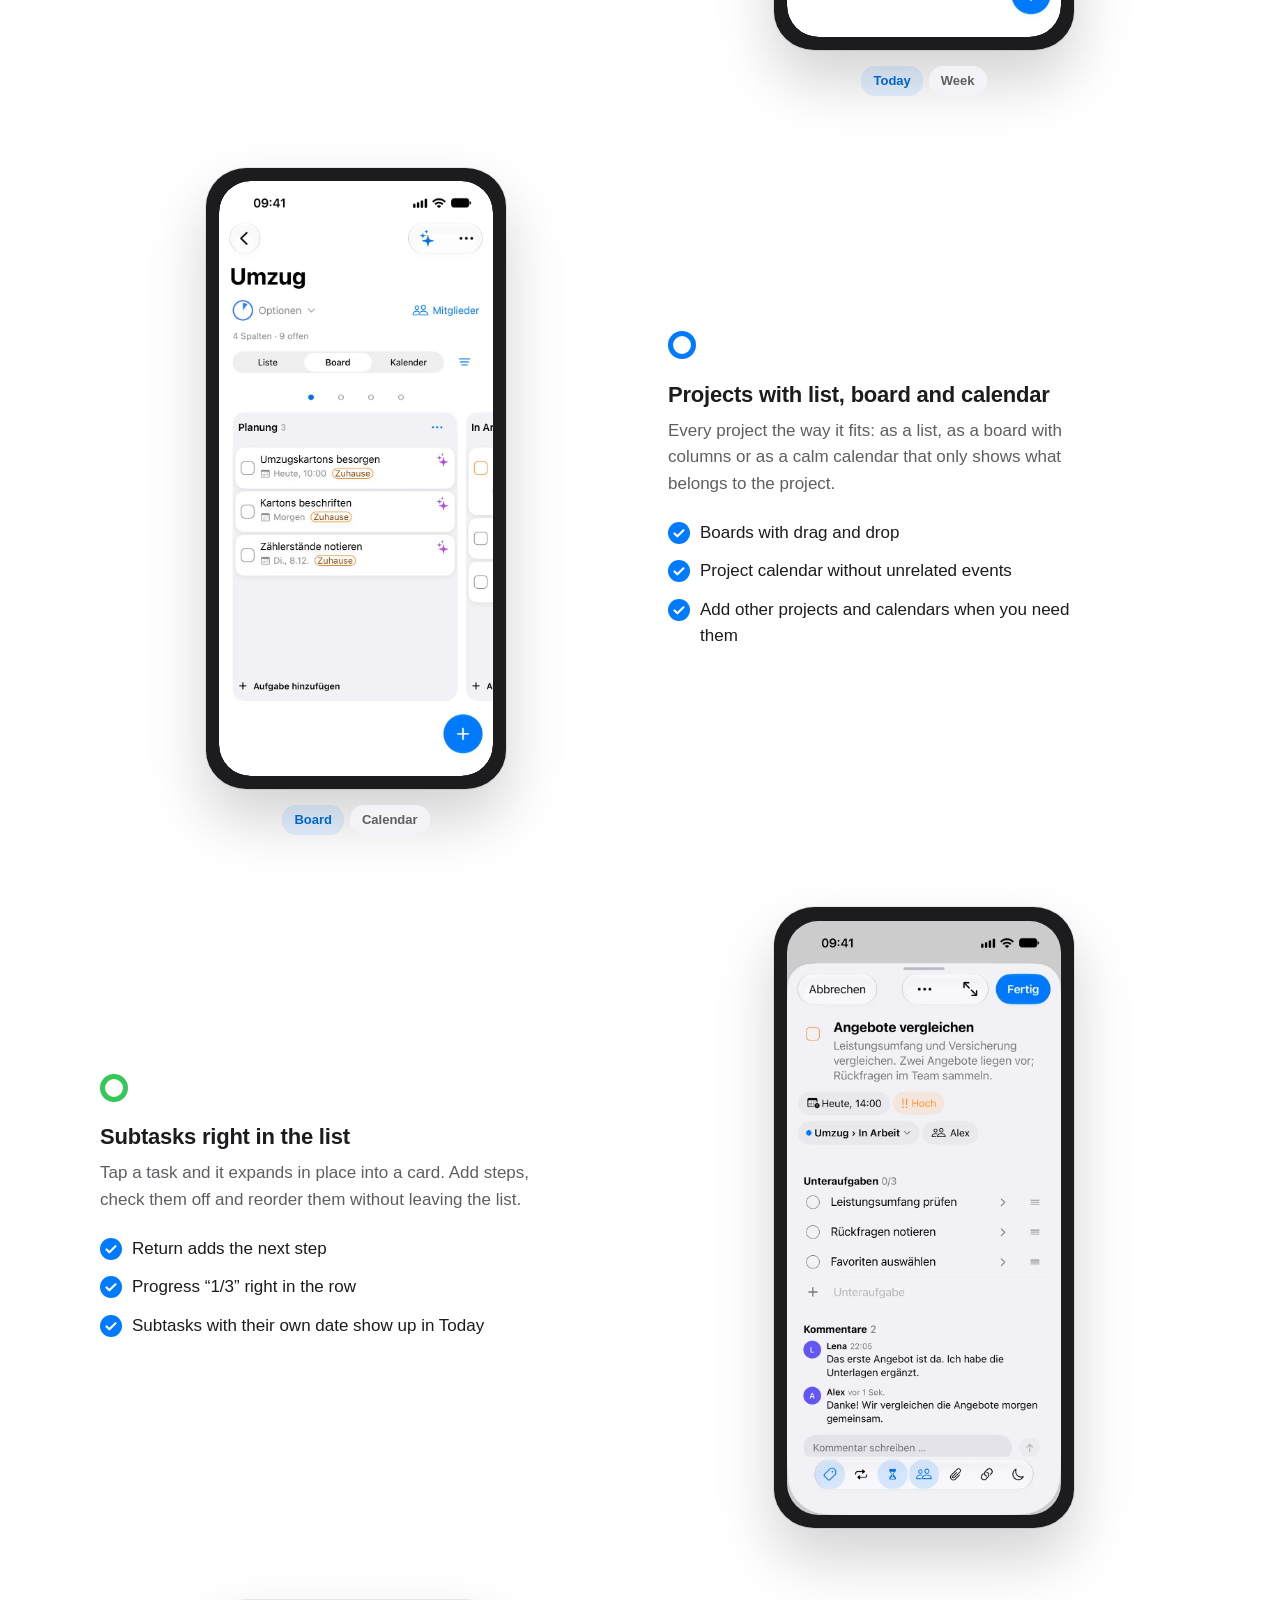
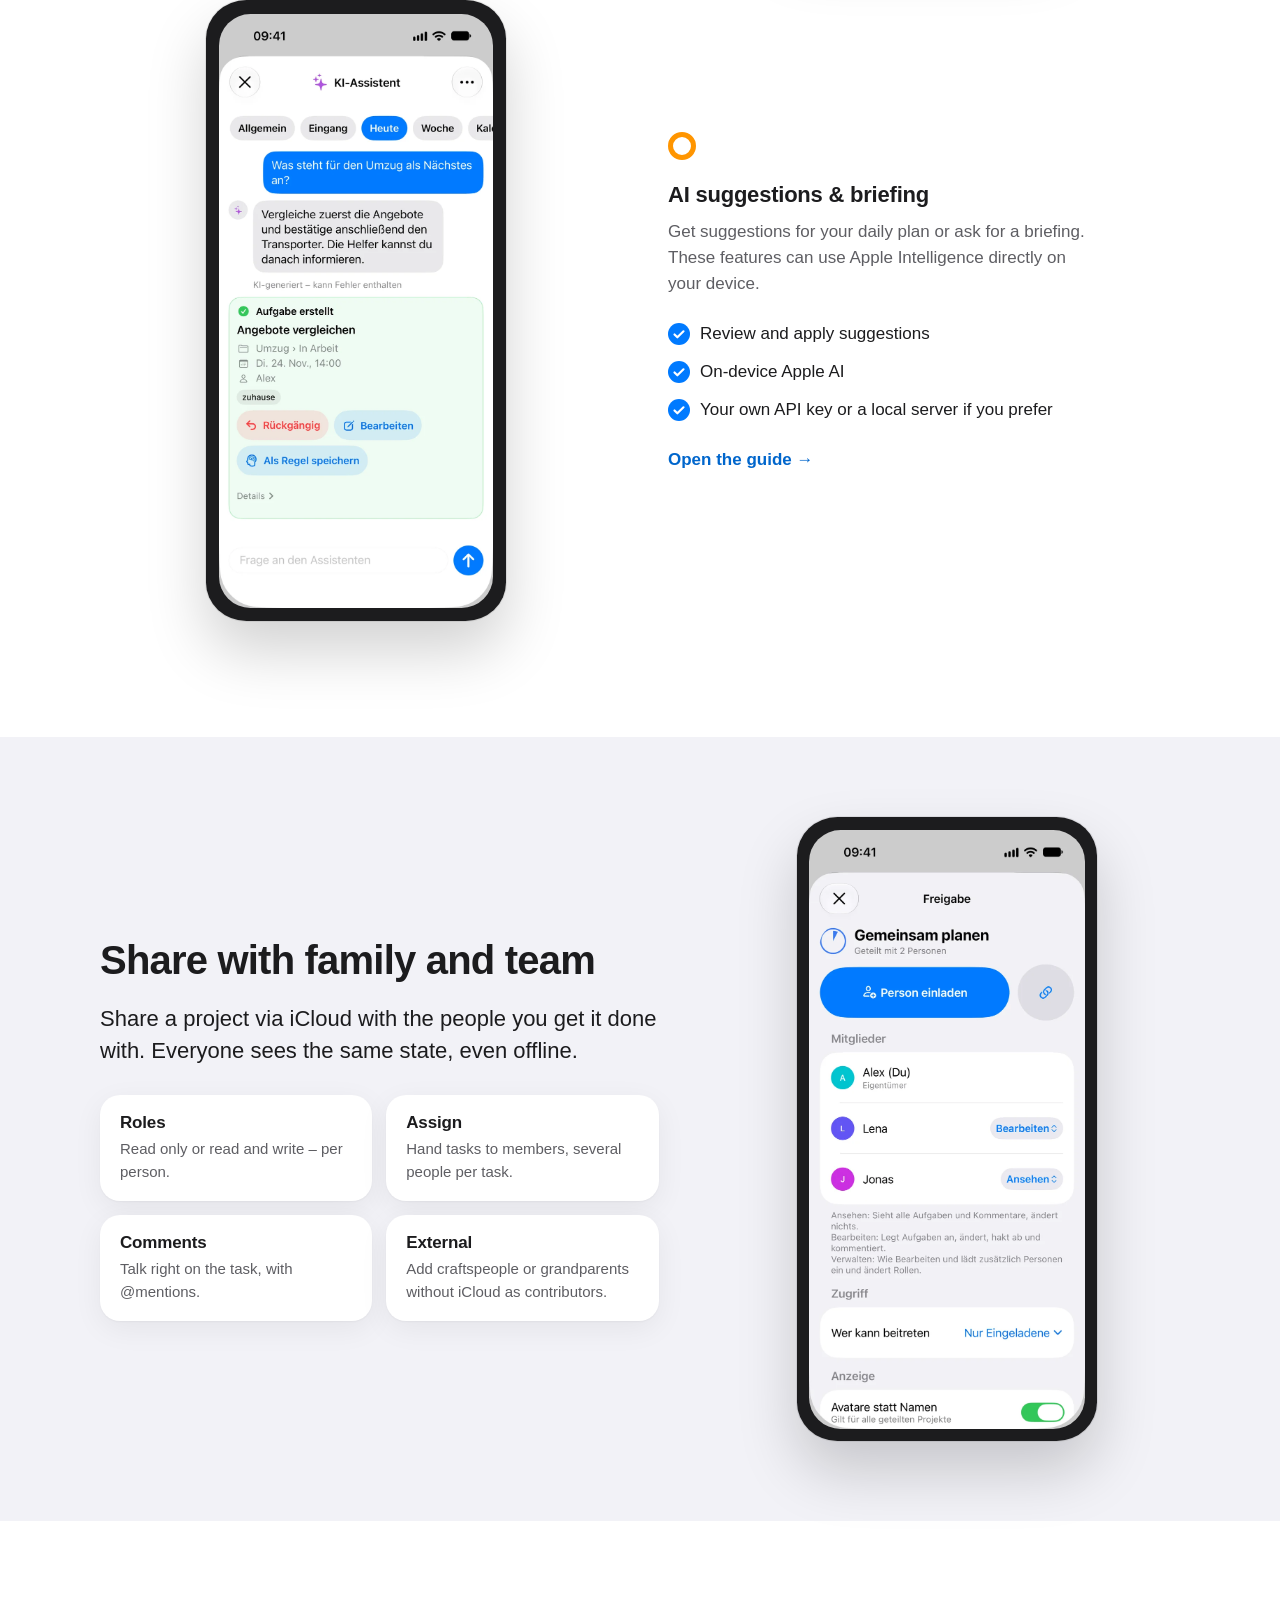
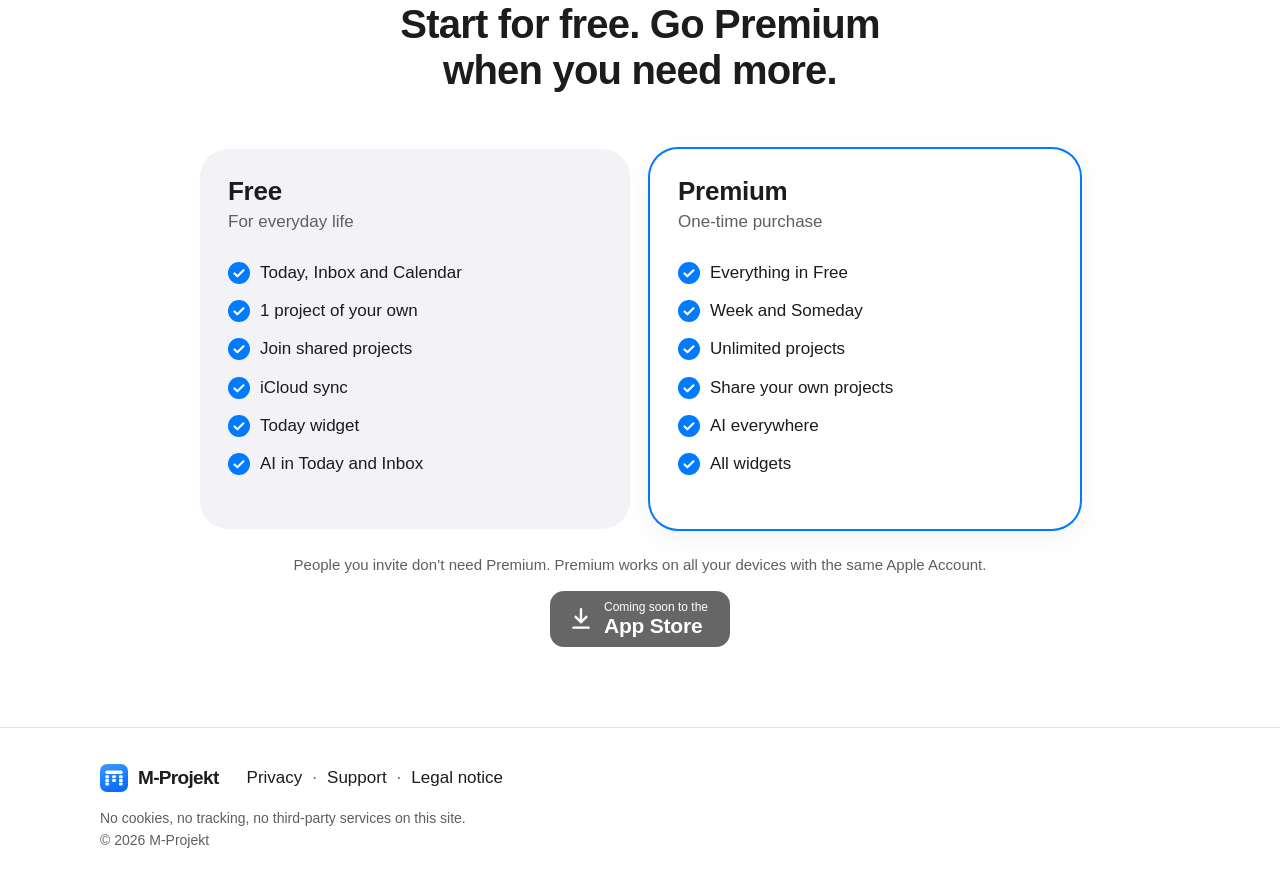
==== commit c05a1f29: "Produktbilder neu aus der Screenshot-Tour (Build 44, mit Statusleiste), Alt-Texte angepasst Co-Autho" ====
--- a/en/index.html
+++ b/en/index.html
@@ -33,7 +33,7 @@
 <div class="hero-cta"><span class="store soon" role="note" aria-label="M-Projekt: coming soon to the App Store"><svg class="store-ic" viewBox="0 0 24 24" aria-hidden="true"><path d="M12 3v12m0 0l-5-5m5 5l5-5M5 20h14" fill="none" stroke="currentColor" stroke-width="2.2" stroke-linecap="round" stroke-linejoin="round"/></svg><span><small>Coming soon to the</small><strong>App Store</strong></span></span></div>
 <p class="muted small">For iPhone, iPad and Mac · iOS 27</p>
 </div>
-<div class="hero-img"><div class="rings hero-rings" aria-hidden="true"><span style="--c:#af52de;--p:50%"></span><span style="--c:#007aff;--p:40%"></span><span style="--c:#34c759;--p:65%"></span><span style="--c:#ff9500;--p:20%"></span></div><figure class="phone back"><picture><source srcset="../assets/img/board-dark.webp" media="(prefers-color-scheme: dark)"><img src="../assets/img/board.webp" alt="The “Home” project as a board with the columns Finances, Renovation and Routine." width="393" height="852" decoding="async"></picture></figure><figure class="phone front"><picture><source srcset="../assets/img/heute-dark.webp" media="(prefers-color-scheme: dark)"><img src="../assets/img/heute.webp" alt="M-Projekt on iPhone: the Today view with two events, an AI suggestion and the day’s tasks." width="393" height="852" decoding="async"></picture></figure></div>
+<div class="hero-img"><div class="rings hero-rings" aria-hidden="true"><span style="--c:#af52de;--p:50%"></span><span style="--c:#007aff;--p:40%"></span><span style="--c:#34c759;--p:65%"></span><span style="--c:#ff9500;--p:20%"></span></div><figure class="phone back"><picture><source srcset="../assets/img/board-dark.webp" media="(prefers-color-scheme: dark)"><img src="../assets/img/board.webp" alt="The “Move” project as a board with the Planning column and its tasks." width="402" height="874" decoding="async"></picture></figure><figure class="phone front"><picture><source srcset="../assets/img/heute-dark.webp" media="(prefers-color-scheme: dark)"><img src="../assets/img/heute.webp" alt="M-Projekt on iPhone: the Today view with two events, an AI recommendation and the day’s tasks." width="402" height="874" decoding="async"></picture></figure></div>
 </div>
 </section>
 <section class="sec" id="funktionen" aria-labelledby="h-funktionen">
@@ -41,19 +41,19 @@
 <h2 id="h-funktionen" class="sec-title">Everything that’s next. Calmly sorted.</h2>
 <article class="feat reveal" id="f-heute">
 <div class="feat-txt"><span class="ring-dot" style="--c:#af52de" aria-hidden="true"></span><h3>Today & Week</h3><p>Your day at a glance: calendar events, tasks due today and anything overdue. The week shows where you still have room – and reshuffles if you like.</p><ul class="ticks"><li><svg class="ck" viewBox="0 0 20 20" aria-hidden="true"><path d="M5 10.5l3.2 3.2L15 7" fill="none" stroke="currentColor" stroke-width="2.4" stroke-linecap="round" stroke-linejoin="round"/></svg>Events and tasks in one list</li><li><svg class="ck" viewBox="0 0 20 20" aria-hidden="true"><path d="M5 10.5l3.2 3.2L15 7" fill="none" stroke="currentColor" stroke-width="2.4" stroke-linecap="round" stroke-linejoin="round"/></svg>Move overdue items to today in one tap</li><li><svg class="ck" viewBox="0 0 20 20" aria-hidden="true"><path d="M5 10.5l3.2 3.2L15 7" fill="none" stroke="currentColor" stroke-width="2.4" stroke-linecap="round" stroke-linejoin="round"/></svg>Swipe right to complete</li></ul></div>
-<div class="feat-img"><figure class="phone cycle"><div class="screen"><picture class="layer l0"><source srcset="../assets/img/heute-dark.webp" media="(prefers-color-scheme: dark)"><img src="../assets/img/heute.webp" alt="M-Projekt on iPhone: the Today view with two events, an AI suggestion and the day’s tasks." width="393" height="852" loading="lazy" decoding="async"></picture><picture class="layer l1"><source srcset="../assets/img/woche-dark.webp" media="(prefers-color-scheme: dark)"><img src="../assets/img/woche.webp" alt="" width="393" height="852" loading="lazy" decoding="async"></picture></div></figure><div class="cyc-labels" aria-hidden="true"><span class="cyc-l l0">Today</span><span class="cyc-l l1">Week</span></div></div></article><article class="feat reveal rev" id="f-projekte">
+<div class="feat-img"><figure class="phone cycle"><div class="screen"><picture class="layer l0"><source srcset="../assets/img/heute-dark.webp" media="(prefers-color-scheme: dark)"><img src="../assets/img/heute.webp" alt="M-Projekt on iPhone: the Today view with two events, an AI recommendation and the day’s tasks." width="402" height="874" loading="lazy" decoding="async"></picture><picture class="layer l1"><source srcset="../assets/img/woche-dark.webp" media="(prefers-color-scheme: dark)"><img src="../assets/img/woche.webp" alt="" width="402" height="874" loading="lazy" decoding="async"></picture></div></figure><div class="cyc-labels" aria-hidden="true"><span class="cyc-l l0">Today</span><span class="cyc-l l1">Week</span></div></div></article><article class="feat reveal rev" id="f-projekte">
 <div class="feat-txt"><span class="ring-dot" style="--c:#007aff" aria-hidden="true"></span><h3>Projects with list, board and calendar</h3><p>Every project the way it fits: as a list, as a board with columns or as a calm calendar that only shows what belongs to the project.</p><ul class="ticks"><li><svg class="ck" viewBox="0 0 20 20" aria-hidden="true"><path d="M5 10.5l3.2 3.2L15 7" fill="none" stroke="currentColor" stroke-width="2.4" stroke-linecap="round" stroke-linejoin="round"/></svg>Boards with drag and drop</li><li><svg class="ck" viewBox="0 0 20 20" aria-hidden="true"><path d="M5 10.5l3.2 3.2L15 7" fill="none" stroke="currentColor" stroke-width="2.4" stroke-linecap="round" stroke-linejoin="round"/></svg>Project calendar without unrelated events</li><li><svg class="ck" viewBox="0 0 20 20" aria-hidden="true"><path d="M5 10.5l3.2 3.2L15 7" fill="none" stroke="currentColor" stroke-width="2.4" stroke-linecap="round" stroke-linejoin="round"/></svg>Add other projects and calendars when you need them</li></ul></div>
-<div class="feat-img"><figure class="phone cycle"><div class="screen"><picture class="layer l0"><source srcset="../assets/img/board-dark.webp" media="(prefers-color-scheme: dark)"><img src="../assets/img/board.webp" alt="The “Home” project as a board with the columns Finances, Renovation and Routine." width="393" height="852" loading="lazy" decoding="async"></picture><picture class="layer l1"><source srcset="../assets/img/kalender-dark.webp" media="(prefers-color-scheme: dark)"><img src="../assets/img/kalender.webp" alt="" width="393" height="852" loading="lazy" decoding="async"></picture></div></figure><div class="cyc-labels" aria-hidden="true"><span class="cyc-l l0">Board</span><span class="cyc-l l1">Calendar</span></div></div></article><article class="feat reveal" id="f-unteraufgaben">
+<div class="feat-img"><figure class="phone cycle"><div class="screen"><picture class="layer l0"><source srcset="../assets/img/board-dark.webp" media="(prefers-color-scheme: dark)"><img src="../assets/img/board.webp" alt="The “Move” project as a board with the Planning column and its tasks." width="402" height="874" loading="lazy" decoding="async"></picture><picture class="layer l1"><source srcset="../assets/img/kalender-dark.webp" media="(prefers-color-scheme: dark)"><img src="../assets/img/kalender.webp" alt="" width="402" height="874" loading="lazy" decoding="async"></picture></div></figure><div class="cyc-labels" aria-hidden="true"><span class="cyc-l l0">Board</span><span class="cyc-l l1">Calendar</span></div></div></article><article class="feat reveal" id="f-unteraufgaben">
 <div class="feat-txt"><span class="ring-dot" style="--c:#34c759" aria-hidden="true"></span><h3>Subtasks right in the list</h3><p>Tap a task and it expands in place into a card. Add steps, check them off and reorder them without leaving the list.</p><ul class="ticks"><li><svg class="ck" viewBox="0 0 20 20" aria-hidden="true"><path d="M5 10.5l3.2 3.2L15 7" fill="none" stroke="currentColor" stroke-width="2.4" stroke-linecap="round" stroke-linejoin="round"/></svg>Return adds the next step</li><li><svg class="ck" viewBox="0 0 20 20" aria-hidden="true"><path d="M5 10.5l3.2 3.2L15 7" fill="none" stroke="currentColor" stroke-width="2.4" stroke-linecap="round" stroke-linejoin="round"/></svg>Progress “1/3” right in the row</li><li><svg class="ck" viewBox="0 0 20 20" aria-hidden="true"><path d="M5 10.5l3.2 3.2L15 7" fill="none" stroke="currentColor" stroke-width="2.4" stroke-linecap="round" stroke-linejoin="round"/></svg>Subtasks with their own date show up in Today</li></ul></div>
-<div class="feat-img"><figure class="phone "><picture><source srcset="../assets/img/unteraufgaben-dark.webp" media="(prefers-color-scheme: dark)"><img src="../assets/img/unteraufgaben.webp" alt="An expanded task with three subtasks, one of them completed." width="393" height="852" loading="lazy" decoding="async"></picture></figure></div></article><article class="feat reveal rev" id="f-ki">
+<div class="feat-img"><figure class="phone "><picture><source srcset="../assets/img/unteraufgaben-dark.webp" media="(prefers-color-scheme: dark)"><img src="../assets/img/unteraufgaben.webp" alt="An open task with three subtasks and comments." width="402" height="874" loading="lazy" decoding="async"></picture></figure></div></article><article class="feat reveal rev" id="f-ki">
 <div class="feat-txt"><span class="ring-dot" style="--c:#ff9500" aria-hidden="true"></span><h3>AI suggestions & briefing</h3><p>Get suggestions for your daily plan or ask for a briefing. These features can use Apple Intelligence directly on your device.</p><ul class="ticks"><li><svg class="ck" viewBox="0 0 20 20" aria-hidden="true"><path d="M5 10.5l3.2 3.2L15 7" fill="none" stroke="currentColor" stroke-width="2.4" stroke-linecap="round" stroke-linejoin="round"/></svg>Review and apply suggestions</li><li><svg class="ck" viewBox="0 0 20 20" aria-hidden="true"><path d="M5 10.5l3.2 3.2L15 7" fill="none" stroke="currentColor" stroke-width="2.4" stroke-linecap="round" stroke-linejoin="round"/></svg>On-device Apple AI</li><li><svg class="ck" viewBox="0 0 20 20" aria-hidden="true"><path d="M5 10.5l3.2 3.2L15 7" fill="none" stroke="currentColor" stroke-width="2.4" stroke-linecap="round" stroke-linejoin="round"/></svg>Your own API key or a local server if you prefer</li></ul><p><a class="link" href="ki-setup.html">Open the guide →</a></p></div>
-<div class="feat-img"><figure class="phone "><picture><img src="../assets/img/ki-vorschlag.webp" alt="AI assistant with six suggested changes waiting for confirmation." width="393" height="852" loading="lazy" decoding="async"></picture></figure></div></article>
+<div class="feat-img"><figure class="phone "><picture><img src="../assets/img/ki-vorschlag.webp" alt="AI assistant: a task was created from a question, with undo and edit." width="402" height="874" loading="lazy" decoding="async"></picture></figure></div></article>
 </div>
 </section>
 <section class="sec alt" id="teilen" aria-labelledby="h-teilen">
 <div class="wrap share">
 <div class="share-txt"><h2 id="h-teilen">Share with family and team</h2><p class="lead">Share a project via iCloud with the people you get it done with. Everyone sees the same state, even offline.</p><ul class="share-grid"><li class="reveal" style="--d:0ms"><h3>Roles</h3><p>Read only or read and write – per person.</p></li><li class="reveal" style="--d:90ms"><h3>Assign</h3><p>Hand tasks to members, several people per task.</p></li><li class="reveal" style="--d:180ms"><h3>Comments</h3><p>Talk right on the task, with @mentions.</p></li><li class="reveal" style="--d:270ms"><h3>External</h3><p>Add craftspeople or grandparents without iCloud as contributors.</p></li></ul></div>
-<div class="share-img reveal"><figure class="phone "><picture><source srcset="../assets/img/teilen-dark.webp" media="(prefers-color-scheme: dark)"><img src="../assets/img/teilen.webp" alt="A project’s sharing sheet with members, roles and external contributors." width="393" height="852" loading="lazy" decoding="async"></picture></figure></div>
+<div class="share-img reveal"><figure class="phone "><picture><source srcset="../assets/img/teilen-dark.webp" media="(prefers-color-scheme: dark)"><img src="../assets/img/teilen.webp" alt="A project’s sharing sheet with members and their roles." width="402" height="874" loading="lazy" decoding="async"></picture></figure></div>
 </div>
 </section>
 <section class="sec" id="premium" aria-labelledby="h-premium">
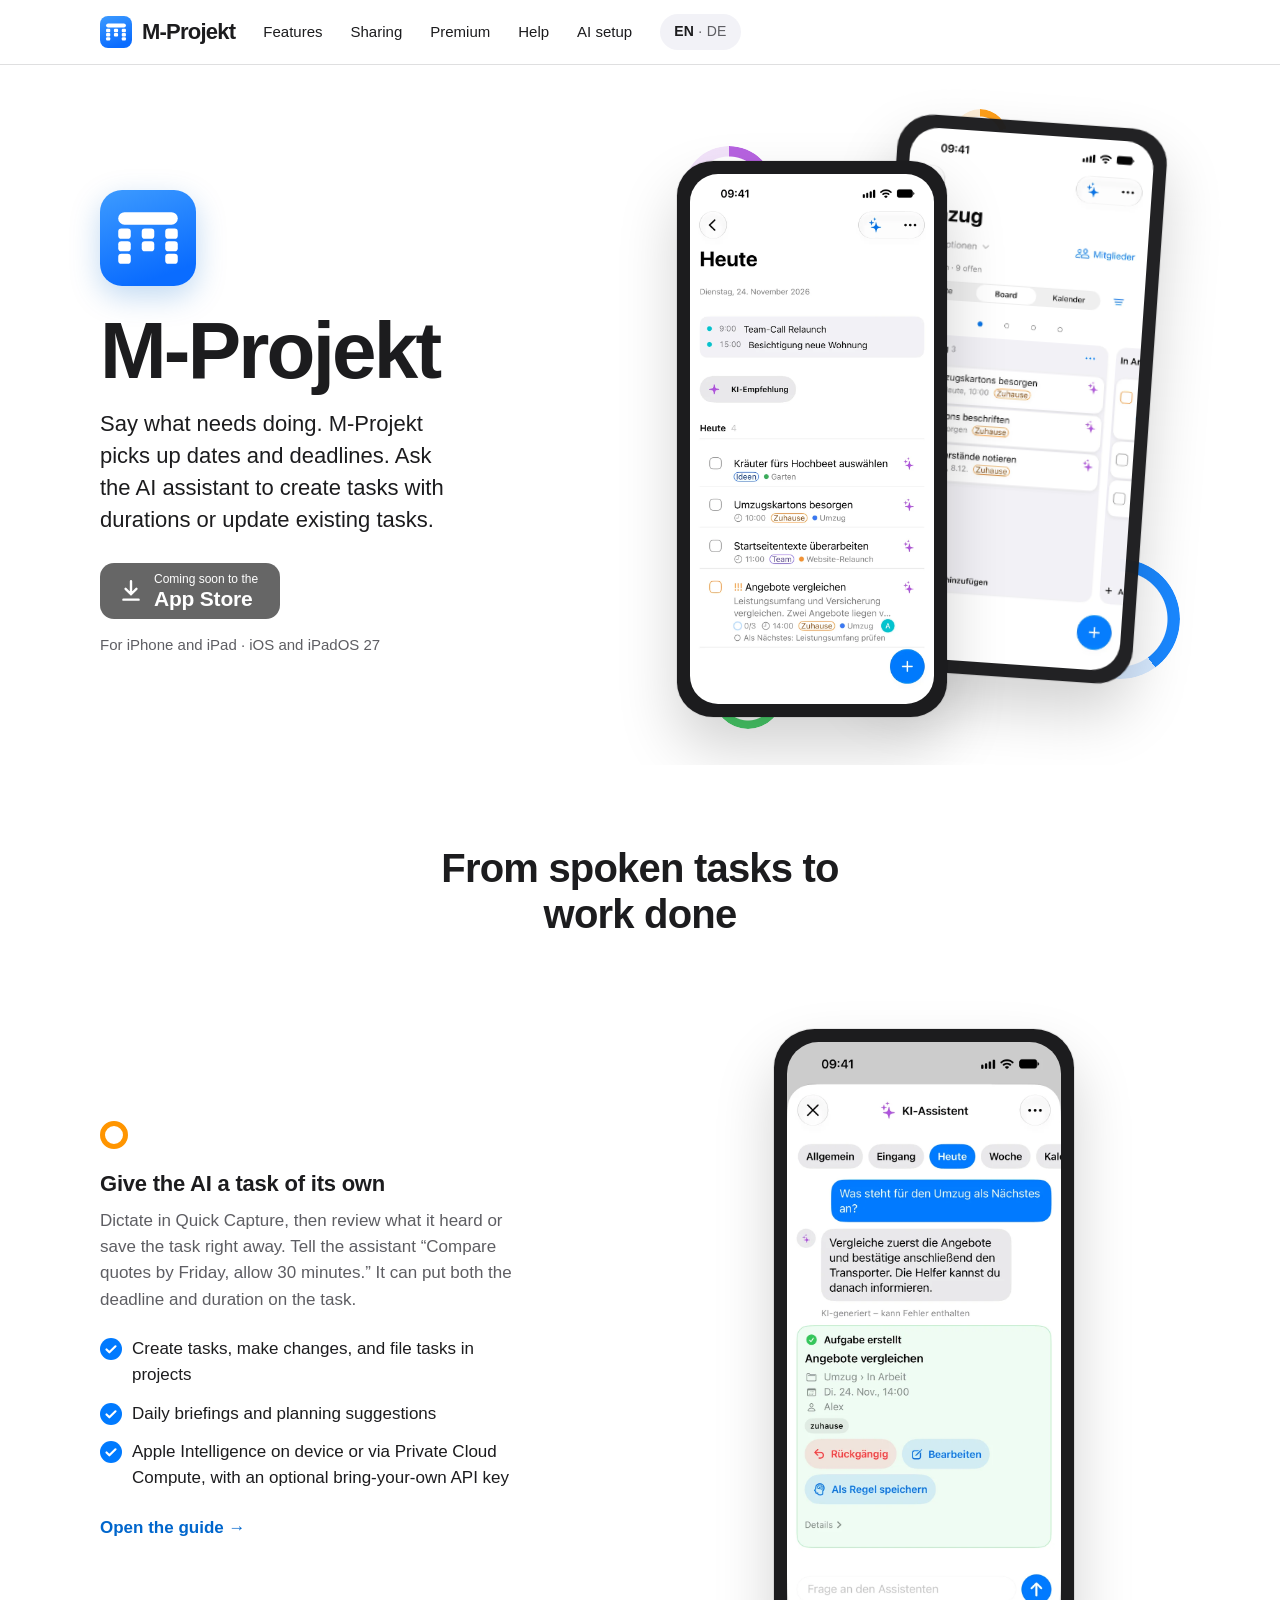
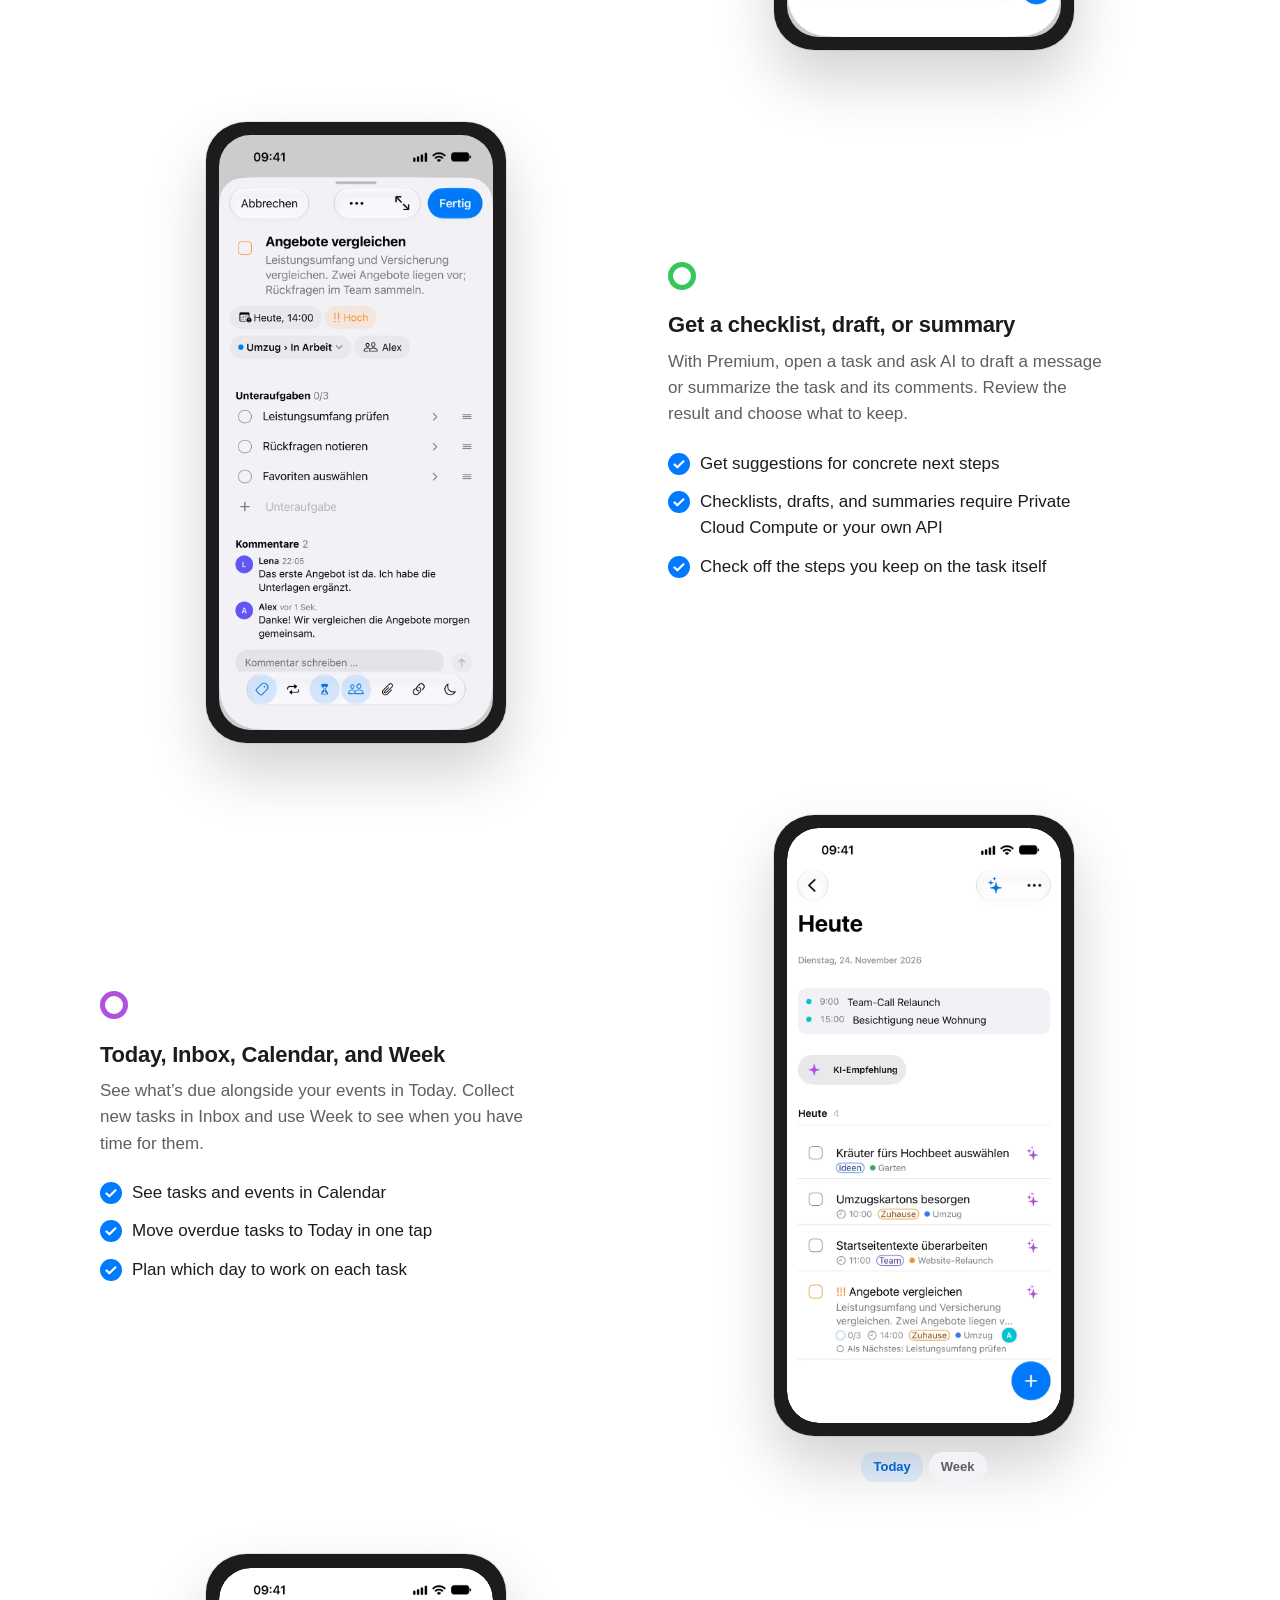
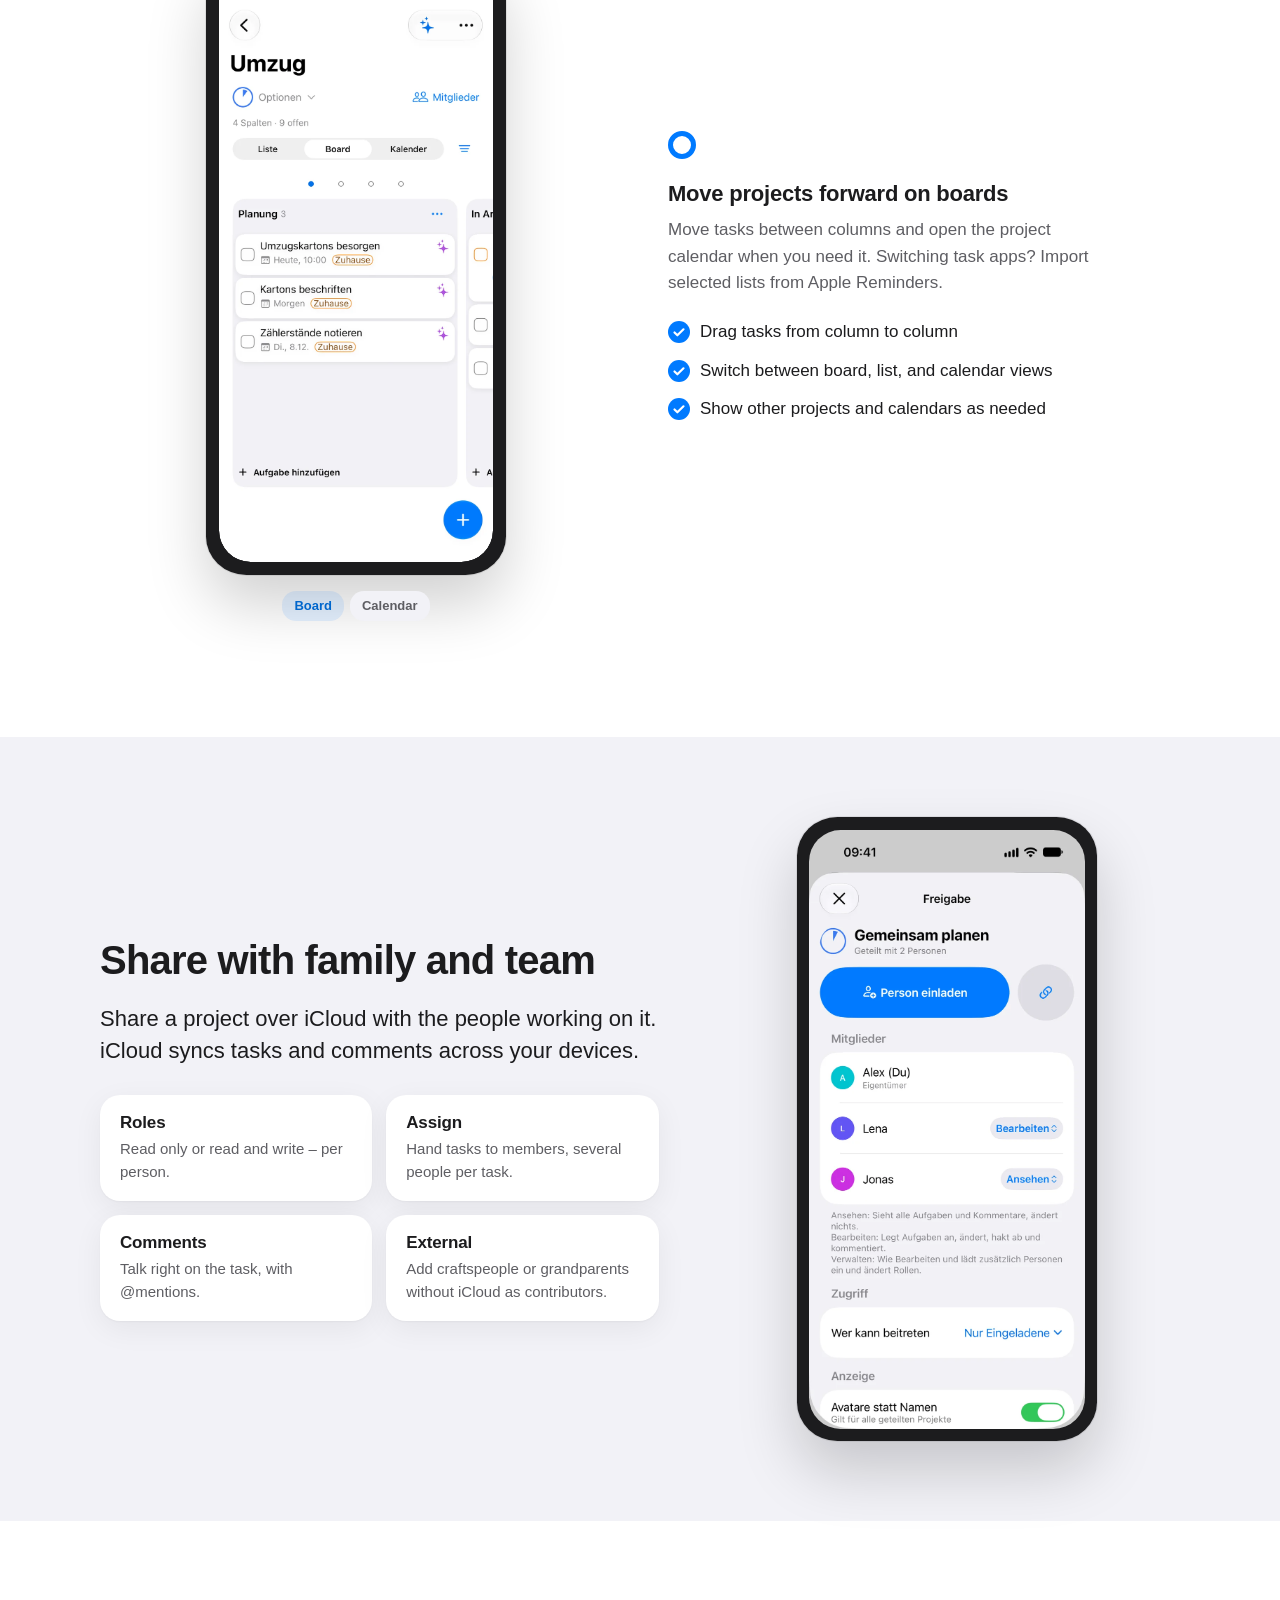
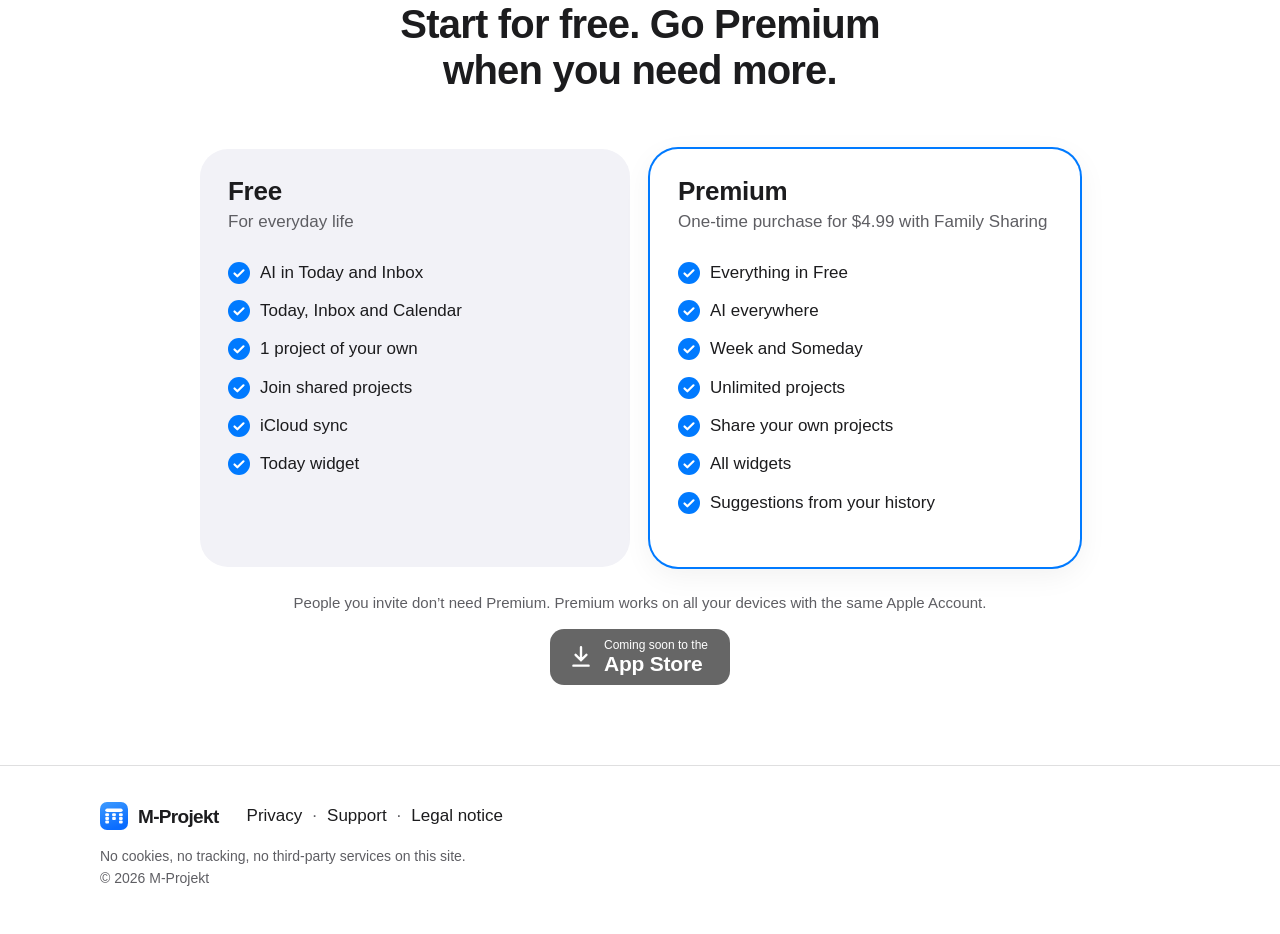
==== commit 90d33245: "Website auf Spracheingabe und KI-Assistenten ausrichten Co-Authored-By: Claude Opus 5.5 <noreply@ant" ====
--- a/en/index.html
+++ b/en/index.html
@@ -3,8 +3,8 @@
 <head>
 <meta charset="utf-8">
 <meta name="viewport" content="width=device-width, initial-scale=1, viewport-fit=cover">
-<title>M-Projekt – Tasks, boards and calendar</title>
-<meta name="description" content="M-Projekt for iPhone, iPad and Mac: tasks, boards and calendar in one place – with AI that thinks ahead and respects your data.">
+<title>M-Projekt – Dictate tasks and plan with AI</title>
+<meta name="description" content="Dictate tasks and let M-Projekt pick up dates and deadlines. Ask the AI assistant to create tasks with durations, make changes, and draft text.">
 <meta name="color-scheme" content="light dark">
 <meta name="theme-color" content="#ffffff" media="(prefers-color-scheme: light)">
 <meta name="theme-color" content="#000000" media="(prefers-color-scheme: dark)">
@@ -29,30 +29,33 @@
 <div class="hero-txt">
 <img class="hero-icon" src="../assets/app-icon.svg" alt="" width="96" height="96">
 <h1 class="hero-wm"><span class="wm wm-xl">M-Projekt</span></h1>
-<p class="lead">Tasks, boards and calendar in one place – with AI that thinks ahead and respects your data.</p>
+<p class="lead">Say what needs doing. M-Projekt picks up dates and deadlines. Ask the AI assistant to create tasks with durations or update existing tasks.</p>
 <div class="hero-cta"><span class="store soon" role="note" aria-label="M-Projekt: coming soon to the App Store"><svg class="store-ic" viewBox="0 0 24 24" aria-hidden="true"><path d="M12 3v12m0 0l-5-5m5 5l5-5M5 20h14" fill="none" stroke="currentColor" stroke-width="2.2" stroke-linecap="round" stroke-linejoin="round"/></svg><span><small>Coming soon to the</small><strong>App Store</strong></span></span></div>
-<p class="muted small">For iPhone, iPad and Mac · iOS 27</p>
+<p class="muted small">For iPhone and iPad · iOS and iPadOS 27</p>
 </div>
 <div class="hero-img"><div class="rings hero-rings" aria-hidden="true"><span style="--c:#af52de;--p:50%"></span><span style="--c:#007aff;--p:40%"></span><span style="--c:#34c759;--p:65%"></span><span style="--c:#ff9500;--p:20%"></span></div><figure class="phone back"><picture><source srcset="../assets/img/board-dark.webp" media="(prefers-color-scheme: dark)"><img src="../assets/img/board.webp" alt="The “Move” project as a board with the Planning column and its tasks." width="402" height="874" decoding="async"></picture></figure><figure class="phone front"><picture><source srcset="../assets/img/heute-dark.webp" media="(prefers-color-scheme: dark)"><img src="../assets/img/heute.webp" alt="M-Projekt on iPhone: the Today view with two events, an AI recommendation and the day’s tasks." width="402" height="874" decoding="async"></picture></figure></div>
 </div>
 </section>
 <section class="sec" id="funktionen" aria-labelledby="h-funktionen">
 <div class="wrap">
-<h2 id="h-funktionen" class="sec-title">Everything that’s next. Calmly sorted.</h2>
+<h2 id="h-funktionen" class="sec-title">From spoken tasks to work done</h2>
+<article class="feat reveal" id="f-ki">
+<div class="feat-txt"><span class="ring-dot" style="--c:#ff9500" aria-hidden="true"></span><h3>Give the AI a task of its own</h3><p>Dictate in Quick Capture, then review what it heard or save the task right away. Tell the assistant “Compare quotes by Friday, allow 30 minutes.” It can put both the deadline and duration on the task.</p><ul class="ticks"><li><svg class="ck" viewBox="0 0 20 20" aria-hidden="true"><path d="M5 10.5l3.2 3.2L15 7" fill="none" stroke="currentColor" stroke-width="2.4" stroke-linecap="round" stroke-linejoin="round"/></svg>Create tasks, make changes, and file tasks in projects</li><li><svg class="ck" viewBox="0 0 20 20" aria-hidden="true"><path d="M5 10.5l3.2 3.2L15 7" fill="none" stroke="currentColor" stroke-width="2.4" stroke-linecap="round" stroke-linejoin="round"/></svg>Daily briefings and planning suggestions</li><li><svg class="ck" viewBox="0 0 20 20" aria-hidden="true"><path d="M5 10.5l3.2 3.2L15 7" fill="none" stroke="currentColor" stroke-width="2.4" stroke-linecap="round" stroke-linejoin="round"/></svg>Apple Intelligence on device or via Private Cloud Compute, with an optional bring-your-own API key</li></ul><p><a class="link" href="ki-setup.html">Open the guide →</a></p></div>
+<div class="feat-img"><figure class="phone "><picture><img src="../assets/img/ki-vorschlag.webp" alt="AI assistant: a task was created from a question, with undo and edit." width="402" height="874" loading="lazy" decoding="async"></picture></figure></div></article>
+<article class="feat reveal rev" id="f-unteraufgaben">
+<div class="feat-txt"><span class="ring-dot" style="--c:#34c759" aria-hidden="true"></span><h3>Get a checklist, draft, or summary</h3><p>With Premium, open a task and ask AI to draft a message or summarize the task and its comments. Review the result and choose what to keep.</p><ul class="ticks"><li><svg class="ck" viewBox="0 0 20 20" aria-hidden="true"><path d="M5 10.5l3.2 3.2L15 7" fill="none" stroke="currentColor" stroke-width="2.4" stroke-linecap="round" stroke-linejoin="round"/></svg>Get suggestions for concrete next steps</li><li><svg class="ck" viewBox="0 0 20 20" aria-hidden="true"><path d="M5 10.5l3.2 3.2L15 7" fill="none" stroke="currentColor" stroke-width="2.4" stroke-linecap="round" stroke-linejoin="round"/></svg>Checklists, drafts, and summaries require Private Cloud Compute or your own API</li><li><svg class="ck" viewBox="0 0 20 20" aria-hidden="true"><path d="M5 10.5l3.2 3.2L15 7" fill="none" stroke="currentColor" stroke-width="2.4" stroke-linecap="round" stroke-linejoin="round"/></svg>Check off the steps you keep on the task itself</li></ul></div>
+<div class="feat-img"><figure class="phone "><picture><source srcset="../assets/img/unteraufgaben-dark.webp" media="(prefers-color-scheme: dark)"><img src="../assets/img/unteraufgaben.webp" alt="An open task with three subtasks and comments." width="402" height="874" loading="lazy" decoding="async"></picture></figure></div></article>
 <article class="feat reveal" id="f-heute">
-<div class="feat-txt"><span class="ring-dot" style="--c:#af52de" aria-hidden="true"></span><h3>Today & Week</h3><p>Your day at a glance: calendar events, tasks due today and anything overdue. The week shows where you still have room – and reshuffles if you like.</p><ul class="ticks"><li><svg class="ck" viewBox="0 0 20 20" aria-hidden="true"><path d="M5 10.5l3.2 3.2L15 7" fill="none" stroke="currentColor" stroke-width="2.4" stroke-linecap="round" stroke-linejoin="round"/></svg>Events and tasks in one list</li><li><svg class="ck" viewBox="0 0 20 20" aria-hidden="true"><path d="M5 10.5l3.2 3.2L15 7" fill="none" stroke="currentColor" stroke-width="2.4" stroke-linecap="round" stroke-linejoin="round"/></svg>Move overdue items to today in one tap</li><li><svg class="ck" viewBox="0 0 20 20" aria-hidden="true"><path d="M5 10.5l3.2 3.2L15 7" fill="none" stroke="currentColor" stroke-width="2.4" stroke-linecap="round" stroke-linejoin="round"/></svg>Swipe right to complete</li></ul></div>
-<div class="feat-img"><figure class="phone cycle"><div class="screen"><picture class="layer l0"><source srcset="../assets/img/heute-dark.webp" media="(prefers-color-scheme: dark)"><img src="../assets/img/heute.webp" alt="M-Projekt on iPhone: the Today view with two events, an AI recommendation and the day’s tasks." width="402" height="874" loading="lazy" decoding="async"></picture><picture class="layer l1"><source srcset="../assets/img/woche-dark.webp" media="(prefers-color-scheme: dark)"><img src="../assets/img/woche.webp" alt="" width="402" height="874" loading="lazy" decoding="async"></picture></div></figure><div class="cyc-labels" aria-hidden="true"><span class="cyc-l l0">Today</span><span class="cyc-l l1">Week</span></div></div></article><article class="feat reveal rev" id="f-projekte">
-<div class="feat-txt"><span class="ring-dot" style="--c:#007aff" aria-hidden="true"></span><h3>Projects with list, board and calendar</h3><p>Every project the way it fits: as a list, as a board with columns or as a calm calendar that only shows what belongs to the project.</p><ul class="ticks"><li><svg class="ck" viewBox="0 0 20 20" aria-hidden="true"><path d="M5 10.5l3.2 3.2L15 7" fill="none" stroke="currentColor" stroke-width="2.4" stroke-linecap="round" stroke-linejoin="round"/></svg>Boards with drag and drop</li><li><svg class="ck" viewBox="0 0 20 20" aria-hidden="true"><path d="M5 10.5l3.2 3.2L15 7" fill="none" stroke="currentColor" stroke-width="2.4" stroke-linecap="round" stroke-linejoin="round"/></svg>Project calendar without unrelated events</li><li><svg class="ck" viewBox="0 0 20 20" aria-hidden="true"><path d="M5 10.5l3.2 3.2L15 7" fill="none" stroke="currentColor" stroke-width="2.4" stroke-linecap="round" stroke-linejoin="round"/></svg>Add other projects and calendars when you need them</li></ul></div>
-<div class="feat-img"><figure class="phone cycle"><div class="screen"><picture class="layer l0"><source srcset="../assets/img/board-dark.webp" media="(prefers-color-scheme: dark)"><img src="../assets/img/board.webp" alt="The “Move” project as a board with the Planning column and its tasks." width="402" height="874" loading="lazy" decoding="async"></picture><picture class="layer l1"><source srcset="../assets/img/kalender-dark.webp" media="(prefers-color-scheme: dark)"><img src="../assets/img/kalender.webp" alt="" width="402" height="874" loading="lazy" decoding="async"></picture></div></figure><div class="cyc-labels" aria-hidden="true"><span class="cyc-l l0">Board</span><span class="cyc-l l1">Calendar</span></div></div></article><article class="feat reveal" id="f-unteraufgaben">
-<div class="feat-txt"><span class="ring-dot" style="--c:#34c759" aria-hidden="true"></span><h3>Subtasks right in the list</h3><p>Tap a task and it expands in place into a card. Add steps, check them off and reorder them without leaving the list.</p><ul class="ticks"><li><svg class="ck" viewBox="0 0 20 20" aria-hidden="true"><path d="M5 10.5l3.2 3.2L15 7" fill="none" stroke="currentColor" stroke-width="2.4" stroke-linecap="round" stroke-linejoin="round"/></svg>Return adds the next step</li><li><svg class="ck" viewBox="0 0 20 20" aria-hidden="true"><path d="M5 10.5l3.2 3.2L15 7" fill="none" stroke="currentColor" stroke-width="2.4" stroke-linecap="round" stroke-linejoin="round"/></svg>Progress “1/3” right in the row</li><li><svg class="ck" viewBox="0 0 20 20" aria-hidden="true"><path d="M5 10.5l3.2 3.2L15 7" fill="none" stroke="currentColor" stroke-width="2.4" stroke-linecap="round" stroke-linejoin="round"/></svg>Subtasks with their own date show up in Today</li></ul></div>
-<div class="feat-img"><figure class="phone "><picture><source srcset="../assets/img/unteraufgaben-dark.webp" media="(prefers-color-scheme: dark)"><img src="../assets/img/unteraufgaben.webp" alt="An open task with three subtasks and comments." width="402" height="874" loading="lazy" decoding="async"></picture></figure></div></article><article class="feat reveal rev" id="f-ki">
-<div class="feat-txt"><span class="ring-dot" style="--c:#ff9500" aria-hidden="true"></span><h3>AI suggestions & briefing</h3><p>Get suggestions for your daily plan or ask for a briefing. These features can use Apple Intelligence directly on your device.</p><ul class="ticks"><li><svg class="ck" viewBox="0 0 20 20" aria-hidden="true"><path d="M5 10.5l3.2 3.2L15 7" fill="none" stroke="currentColor" stroke-width="2.4" stroke-linecap="round" stroke-linejoin="round"/></svg>Review and apply suggestions</li><li><svg class="ck" viewBox="0 0 20 20" aria-hidden="true"><path d="M5 10.5l3.2 3.2L15 7" fill="none" stroke="currentColor" stroke-width="2.4" stroke-linecap="round" stroke-linejoin="round"/></svg>On-device Apple AI</li><li><svg class="ck" viewBox="0 0 20 20" aria-hidden="true"><path d="M5 10.5l3.2 3.2L15 7" fill="none" stroke="currentColor" stroke-width="2.4" stroke-linecap="round" stroke-linejoin="round"/></svg>Your own API key or a local server if you prefer</li></ul><p><a class="link" href="ki-setup.html">Open the guide →</a></p></div>
-<div class="feat-img"><figure class="phone "><picture><img src="../assets/img/ki-vorschlag.webp" alt="AI assistant: a task was created from a question, with undo and edit." width="402" height="874" loading="lazy" decoding="async"></picture></figure></div></article>
+<div class="feat-txt"><span class="ring-dot" style="--c:#af52de" aria-hidden="true"></span><h3>Today, Inbox, Calendar, and Week</h3><p>See what’s due alongside your events in Today. Collect new tasks in Inbox and use Week to see when you have time for them.</p><ul class="ticks"><li><svg class="ck" viewBox="0 0 20 20" aria-hidden="true"><path d="M5 10.5l3.2 3.2L15 7" fill="none" stroke="currentColor" stroke-width="2.4" stroke-linecap="round" stroke-linejoin="round"/></svg>See tasks and events in Calendar</li><li><svg class="ck" viewBox="0 0 20 20" aria-hidden="true"><path d="M5 10.5l3.2 3.2L15 7" fill="none" stroke="currentColor" stroke-width="2.4" stroke-linecap="round" stroke-linejoin="round"/></svg>Move overdue tasks to Today in one tap</li><li><svg class="ck" viewBox="0 0 20 20" aria-hidden="true"><path d="M5 10.5l3.2 3.2L15 7" fill="none" stroke="currentColor" stroke-width="2.4" stroke-linecap="round" stroke-linejoin="round"/></svg>Plan which day to work on each task</li></ul></div>
+<div class="feat-img"><figure class="phone cycle"><div class="screen"><picture class="layer l0"><source srcset="../assets/img/heute-dark.webp" media="(prefers-color-scheme: dark)"><img src="../assets/img/heute.webp" alt="M-Projekt on iPhone: the Today view with two events, an AI recommendation and the day’s tasks." width="402" height="874" loading="lazy" decoding="async"></picture><picture class="layer l1"><source srcset="../assets/img/woche-dark.webp" media="(prefers-color-scheme: dark)"><img src="../assets/img/woche.webp" alt="" width="402" height="874" loading="lazy" decoding="async"></picture></div></figure><div class="cyc-labels" aria-hidden="true"><span class="cyc-l l0">Today</span><span class="cyc-l l1">Week</span></div></div></article>
+<article class="feat reveal rev" id="f-projekte">
+<div class="feat-txt"><span class="ring-dot" style="--c:#007aff" aria-hidden="true"></span><h3>Move projects forward on boards</h3><p>Move tasks between columns and open the project calendar when you need it. Switching task apps? Import selected lists from Apple Reminders.</p><ul class="ticks"><li><svg class="ck" viewBox="0 0 20 20" aria-hidden="true"><path d="M5 10.5l3.2 3.2L15 7" fill="none" stroke="currentColor" stroke-width="2.4" stroke-linecap="round" stroke-linejoin="round"/></svg>Drag tasks from column to column</li><li><svg class="ck" viewBox="0 0 20 20" aria-hidden="true"><path d="M5 10.5l3.2 3.2L15 7" fill="none" stroke="currentColor" stroke-width="2.4" stroke-linecap="round" stroke-linejoin="round"/></svg>Switch between board, list, and calendar views</li><li><svg class="ck" viewBox="0 0 20 20" aria-hidden="true"><path d="M5 10.5l3.2 3.2L15 7" fill="none" stroke="currentColor" stroke-width="2.4" stroke-linecap="round" stroke-linejoin="round"/></svg>Show other projects and calendars as needed</li></ul></div>
+<div class="feat-img"><figure class="phone cycle"><div class="screen"><picture class="layer l0"><source srcset="../assets/img/board-dark.webp" media="(prefers-color-scheme: dark)"><img src="../assets/img/board.webp" alt="The “Move” project as a board with the Planning column and its tasks." width="402" height="874" loading="lazy" decoding="async"></picture><picture class="layer l1"><source srcset="../assets/img/kalender-dark.webp" media="(prefers-color-scheme: dark)"><img src="../assets/img/kalender.webp" alt="" width="402" height="874" loading="lazy" decoding="async"></picture></div></figure><div class="cyc-labels" aria-hidden="true"><span class="cyc-l l0">Board</span><span class="cyc-l l1">Calendar</span></div></div></article>
 </div>
 </section>
 <section class="sec alt" id="teilen" aria-labelledby="h-teilen">
 <div class="wrap share">
-<div class="share-txt"><h2 id="h-teilen">Share with family and team</h2><p class="lead">Share a project via iCloud with the people you get it done with. Everyone sees the same state, even offline.</p><ul class="share-grid"><li class="reveal" style="--d:0ms"><h3>Roles</h3><p>Read only or read and write – per person.</p></li><li class="reveal" style="--d:90ms"><h3>Assign</h3><p>Hand tasks to members, several people per task.</p></li><li class="reveal" style="--d:180ms"><h3>Comments</h3><p>Talk right on the task, with @mentions.</p></li><li class="reveal" style="--d:270ms"><h3>External</h3><p>Add craftspeople or grandparents without iCloud as contributors.</p></li></ul></div>
+<div class="share-txt"><h2 id="h-teilen">Share with family and team</h2><p class="lead">Share a project over iCloud with the people working on it. iCloud syncs tasks and comments across your devices.</p><ul class="share-grid"><li class="reveal" style="--d:0ms"><h3>Roles</h3><p>Read only or read and write – per person.</p></li><li class="reveal" style="--d:90ms"><h3>Assign</h3><p>Hand tasks to members, several people per task.</p></li><li class="reveal" style="--d:180ms"><h3>Comments</h3><p>Talk right on the task, with @mentions.</p></li><li class="reveal" style="--d:270ms"><h3>External</h3><p>Add craftspeople or grandparents without iCloud as contributors.</p></li></ul></div>
 <div class="share-img reveal"><figure class="phone "><picture><source srcset="../assets/img/teilen-dark.webp" media="(prefers-color-scheme: dark)"><img src="../assets/img/teilen.webp" alt="A project’s sharing sheet with members and their roles." width="402" height="874" loading="lazy" decoding="async"></picture></figure></div>
 </div>
 </section>
@@ -60,8 +63,8 @@
 <div class="wrap">
 <h2 id="h-premium" class="sec-title">Start for free. Go Premium when you need more.</h2>
 <div class="plans">
-<div class="plan reveal"><h3>Free</h3><p class="muted">For everyday life</p><ul class="ticks"><li><svg class="ck" viewBox="0 0 20 20" aria-hidden="true"><path d="M5 10.5l3.2 3.2L15 7" fill="none" stroke="currentColor" stroke-width="2.4" stroke-linecap="round" stroke-linejoin="round"/></svg>Today, Inbox and Calendar</li><li><svg class="ck" viewBox="0 0 20 20" aria-hidden="true"><path d="M5 10.5l3.2 3.2L15 7" fill="none" stroke="currentColor" stroke-width="2.4" stroke-linecap="round" stroke-linejoin="round"/></svg>1 project of your own</li><li><svg class="ck" viewBox="0 0 20 20" aria-hidden="true"><path d="M5 10.5l3.2 3.2L15 7" fill="none" stroke="currentColor" stroke-width="2.4" stroke-linecap="round" stroke-linejoin="round"/></svg>Join shared projects</li><li><svg class="ck" viewBox="0 0 20 20" aria-hidden="true"><path d="M5 10.5l3.2 3.2L15 7" fill="none" stroke="currentColor" stroke-width="2.4" stroke-linecap="round" stroke-linejoin="round"/></svg>iCloud sync</li><li><svg class="ck" viewBox="0 0 20 20" aria-hidden="true"><path d="M5 10.5l3.2 3.2L15 7" fill="none" stroke="currentColor" stroke-width="2.4" stroke-linecap="round" stroke-linejoin="round"/></svg>Today widget</li><li><svg class="ck" viewBox="0 0 20 20" aria-hidden="true"><path d="M5 10.5l3.2 3.2L15 7" fill="none" stroke="currentColor" stroke-width="2.4" stroke-linecap="round" stroke-linejoin="round"/></svg>AI in Today and Inbox</li></ul></div>
-<div class="plan pro reveal" style="--d:120ms"><h3>Premium</h3><p class="muted">One-time purchase</p><ul class="ticks"><li><svg class="ck" viewBox="0 0 20 20" aria-hidden="true"><path d="M5 10.5l3.2 3.2L15 7" fill="none" stroke="currentColor" stroke-width="2.4" stroke-linecap="round" stroke-linejoin="round"/></svg>Everything in Free</li><li><svg class="ck" viewBox="0 0 20 20" aria-hidden="true"><path d="M5 10.5l3.2 3.2L15 7" fill="none" stroke="currentColor" stroke-width="2.4" stroke-linecap="round" stroke-linejoin="round"/></svg>Week and Someday</li><li><svg class="ck" viewBox="0 0 20 20" aria-hidden="true"><path d="M5 10.5l3.2 3.2L15 7" fill="none" stroke="currentColor" stroke-width="2.4" stroke-linecap="round" stroke-linejoin="round"/></svg>Unlimited projects</li><li><svg class="ck" viewBox="0 0 20 20" aria-hidden="true"><path d="M5 10.5l3.2 3.2L15 7" fill="none" stroke="currentColor" stroke-width="2.4" stroke-linecap="round" stroke-linejoin="round"/></svg>Share your own projects</li><li><svg class="ck" viewBox="0 0 20 20" aria-hidden="true"><path d="M5 10.5l3.2 3.2L15 7" fill="none" stroke="currentColor" stroke-width="2.4" stroke-linecap="round" stroke-linejoin="round"/></svg>AI everywhere</li><li><svg class="ck" viewBox="0 0 20 20" aria-hidden="true"><path d="M5 10.5l3.2 3.2L15 7" fill="none" stroke="currentColor" stroke-width="2.4" stroke-linecap="round" stroke-linejoin="round"/></svg>All widgets</li></ul></div>
+<div class="plan reveal"><h3>Free</h3><p class="muted">For everyday life</p><ul class="ticks"><li><svg class="ck" viewBox="0 0 20 20" aria-hidden="true"><path d="M5 10.5l3.2 3.2L15 7" fill="none" stroke="currentColor" stroke-width="2.4" stroke-linecap="round" stroke-linejoin="round"/></svg>AI in Today and Inbox</li><li><svg class="ck" viewBox="0 0 20 20" aria-hidden="true"><path d="M5 10.5l3.2 3.2L15 7" fill="none" stroke="currentColor" stroke-width="2.4" stroke-linecap="round" stroke-linejoin="round"/></svg>Today, Inbox and Calendar</li><li><svg class="ck" viewBox="0 0 20 20" aria-hidden="true"><path d="M5 10.5l3.2 3.2L15 7" fill="none" stroke="currentColor" stroke-width="2.4" stroke-linecap="round" stroke-linejoin="round"/></svg>1 project of your own</li><li><svg class="ck" viewBox="0 0 20 20" aria-hidden="true"><path d="M5 10.5l3.2 3.2L15 7" fill="none" stroke="currentColor" stroke-width="2.4" stroke-linecap="round" stroke-linejoin="round"/></svg>Join shared projects</li><li><svg class="ck" viewBox="0 0 20 20" aria-hidden="true"><path d="M5 10.5l3.2 3.2L15 7" fill="none" stroke="currentColor" stroke-width="2.4" stroke-linecap="round" stroke-linejoin="round"/></svg>iCloud sync</li><li><svg class="ck" viewBox="0 0 20 20" aria-hidden="true"><path d="M5 10.5l3.2 3.2L15 7" fill="none" stroke="currentColor" stroke-width="2.4" stroke-linecap="round" stroke-linejoin="round"/></svg>Today widget</li></ul></div>
+<div class="plan pro reveal" style="--d:120ms"><h3>Premium</h3><p class="muted">One-time purchase for $4.99 with Family Sharing</p><ul class="ticks"><li><svg class="ck" viewBox="0 0 20 20" aria-hidden="true"><path d="M5 10.5l3.2 3.2L15 7" fill="none" stroke="currentColor" stroke-width="2.4" stroke-linecap="round" stroke-linejoin="round"/></svg>Everything in Free</li><li><svg class="ck" viewBox="0 0 20 20" aria-hidden="true"><path d="M5 10.5l3.2 3.2L15 7" fill="none" stroke="currentColor" stroke-width="2.4" stroke-linecap="round" stroke-linejoin="round"/></svg>AI everywhere</li><li><svg class="ck" viewBox="0 0 20 20" aria-hidden="true"><path d="M5 10.5l3.2 3.2L15 7" fill="none" stroke="currentColor" stroke-width="2.4" stroke-linecap="round" stroke-linejoin="round"/></svg>Week and Someday</li><li><svg class="ck" viewBox="0 0 20 20" aria-hidden="true"><path d="M5 10.5l3.2 3.2L15 7" fill="none" stroke="currentColor" stroke-width="2.4" stroke-linecap="round" stroke-linejoin="round"/></svg>Unlimited projects</li><li><svg class="ck" viewBox="0 0 20 20" aria-hidden="true"><path d="M5 10.5l3.2 3.2L15 7" fill="none" stroke="currentColor" stroke-width="2.4" stroke-linecap="round" stroke-linejoin="round"/></svg>Share your own projects</li><li><svg class="ck" viewBox="0 0 20 20" aria-hidden="true"><path d="M5 10.5l3.2 3.2L15 7" fill="none" stroke="currentColor" stroke-width="2.4" stroke-linecap="round" stroke-linejoin="round"/></svg>All widgets</li><li><svg class="ck" viewBox="0 0 20 20" aria-hidden="true"><path d="M5 10.5l3.2 3.2L15 7" fill="none" stroke="currentColor" stroke-width="2.4" stroke-linecap="round" stroke-linejoin="round"/></svg>Suggestions from your history</li></ul></div>
 </div>
 <p class="muted center small">People you invite don’t need Premium. Premium works on all your devices with the same Apple Account.</p>
 <div class="center"><span class="store soon" role="note" aria-label="M-Projekt: coming soon to the App Store"><svg class="store-ic" viewBox="0 0 24 24" aria-hidden="true"><path d="M12 3v12m0 0l-5-5m5 5l5-5M5 20h14" fill="none" stroke="currentColor" stroke-width="2.2" stroke-linecap="round" stroke-linejoin="round"/></svg><span><small>Coming soon to the</small><strong>App Store</strong></span></span></div>
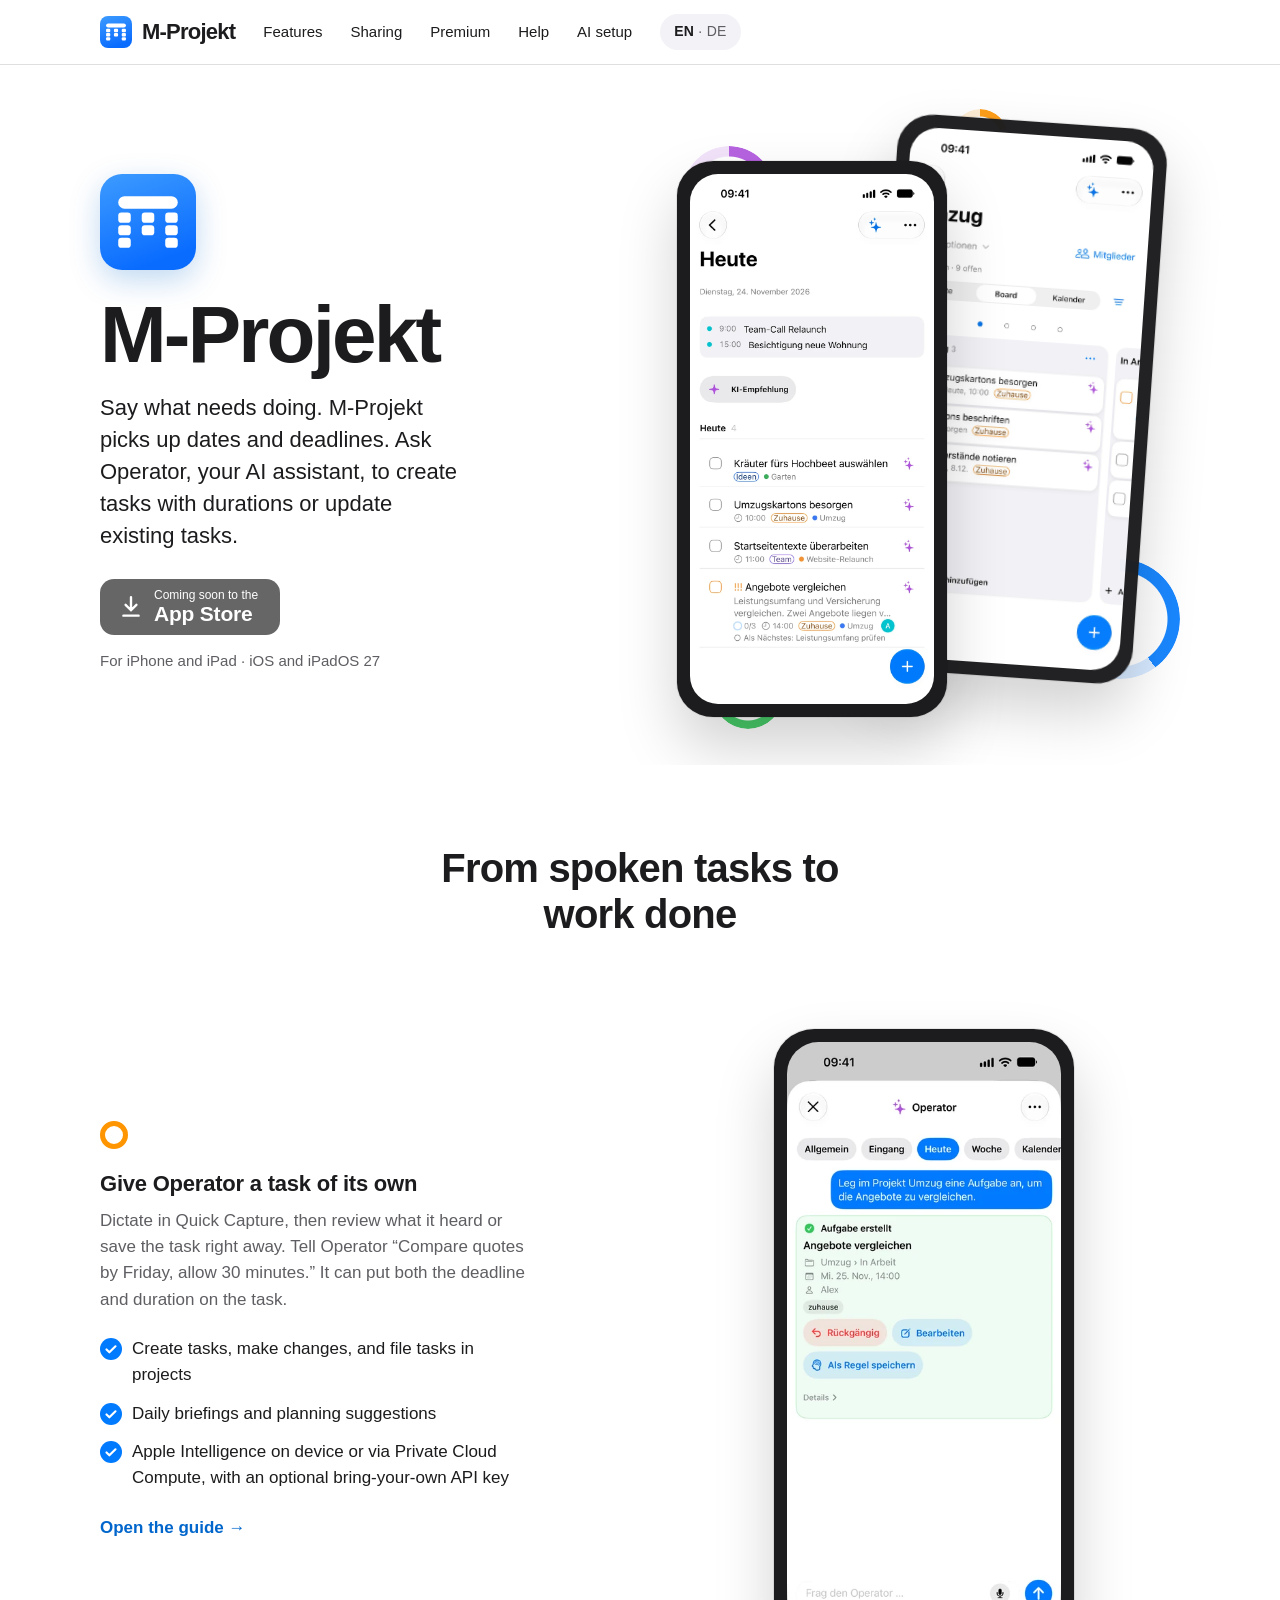
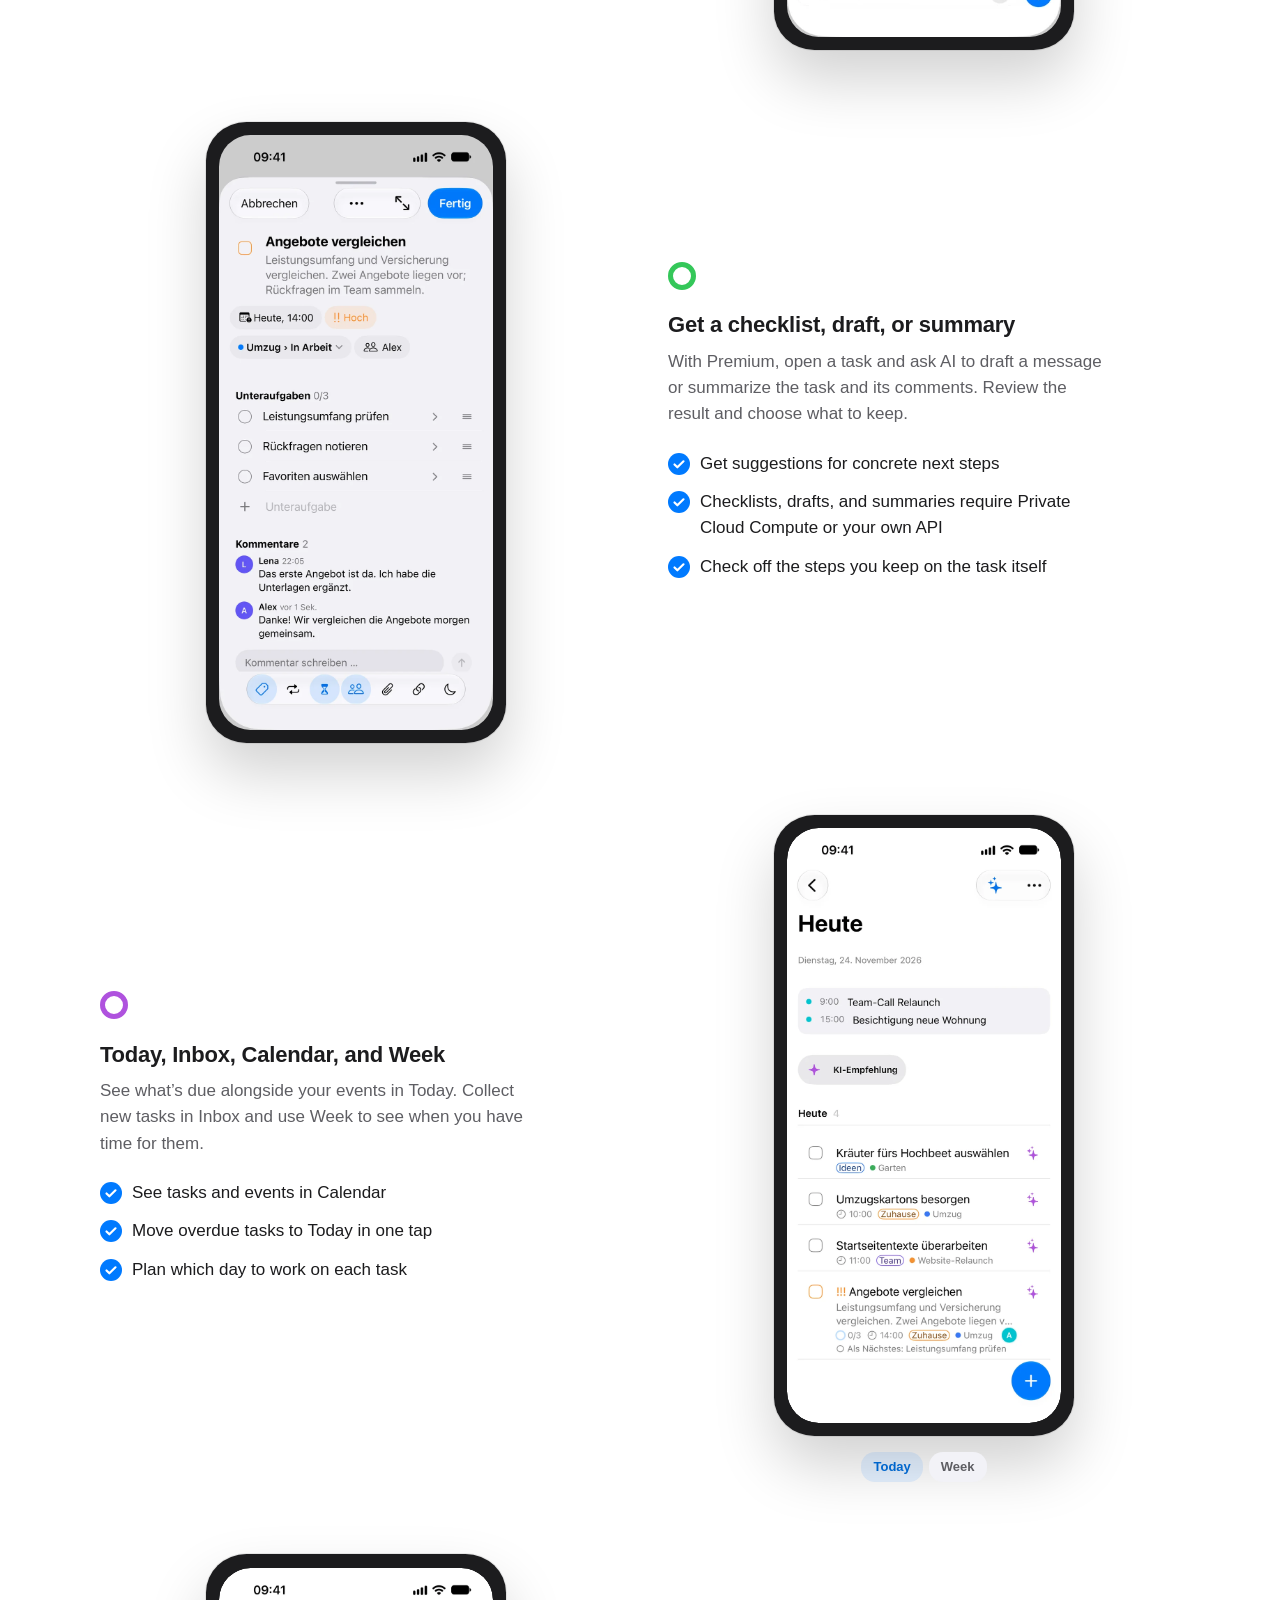
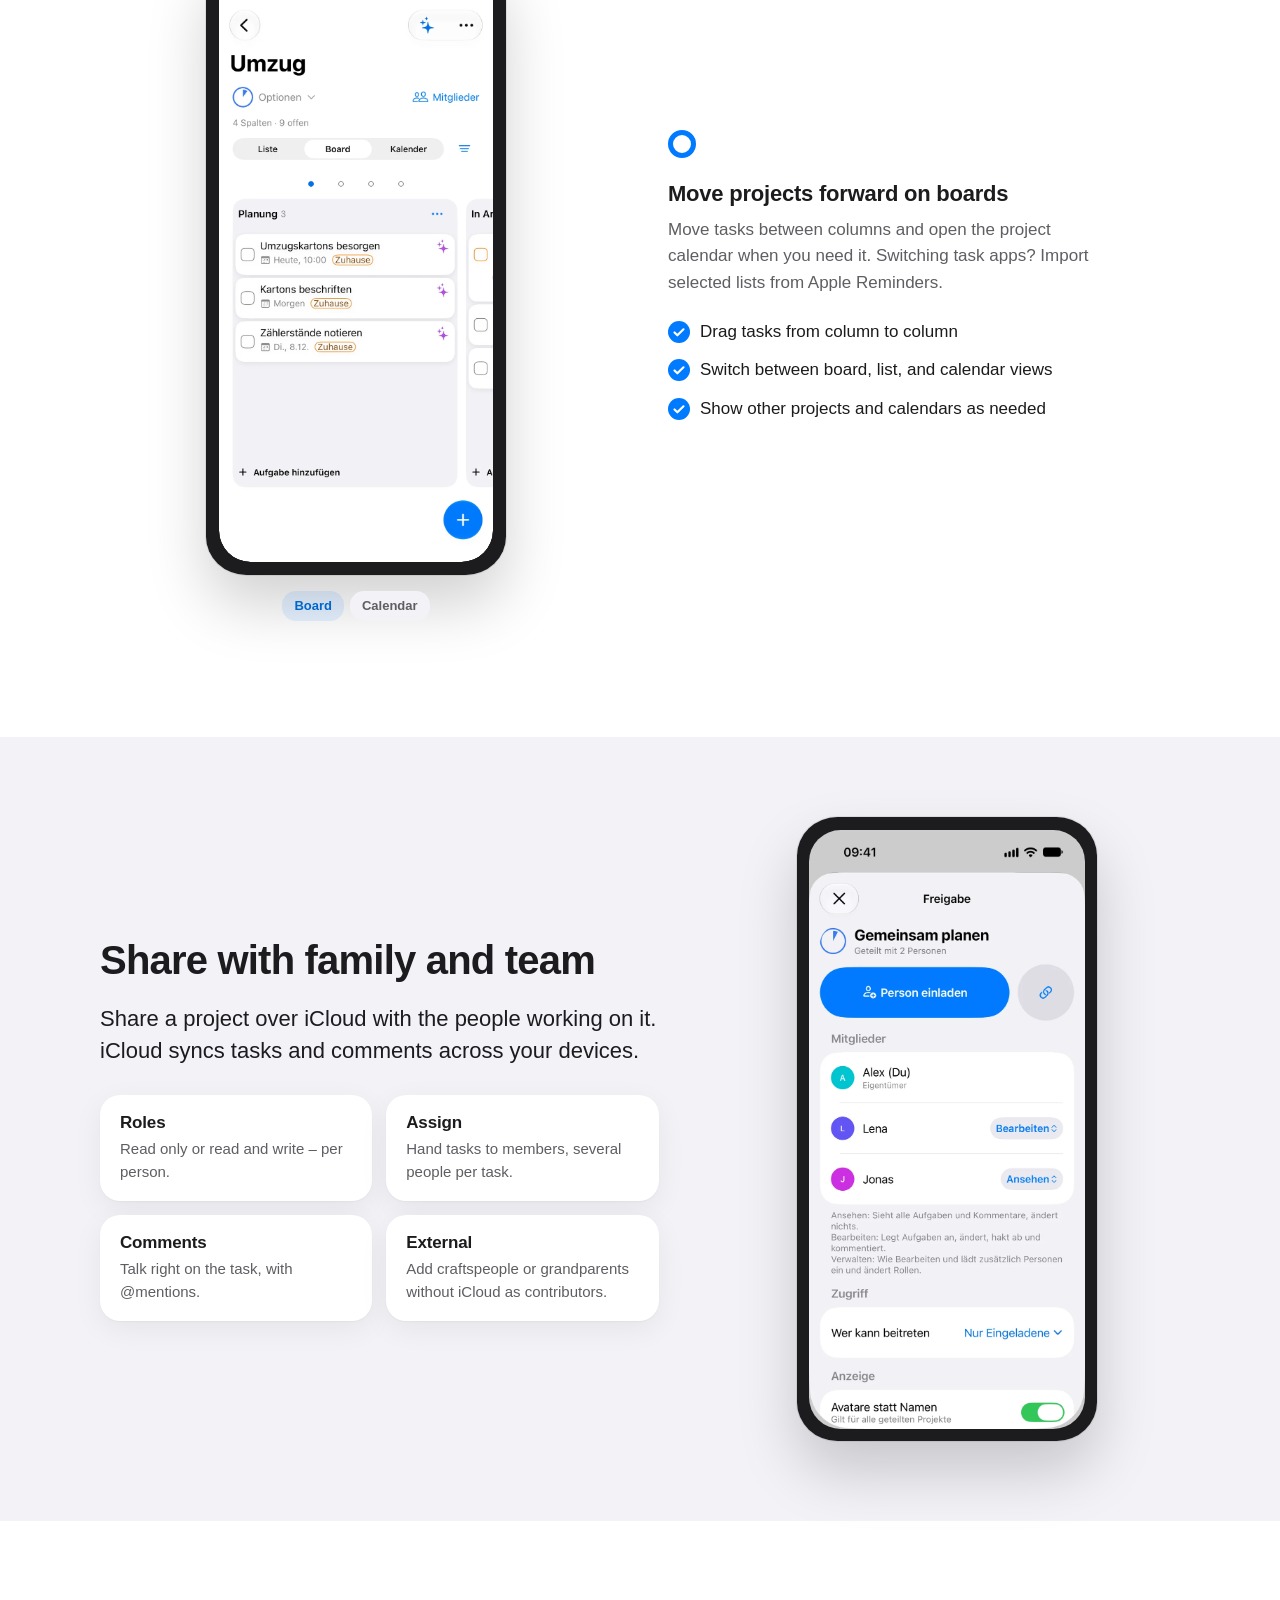
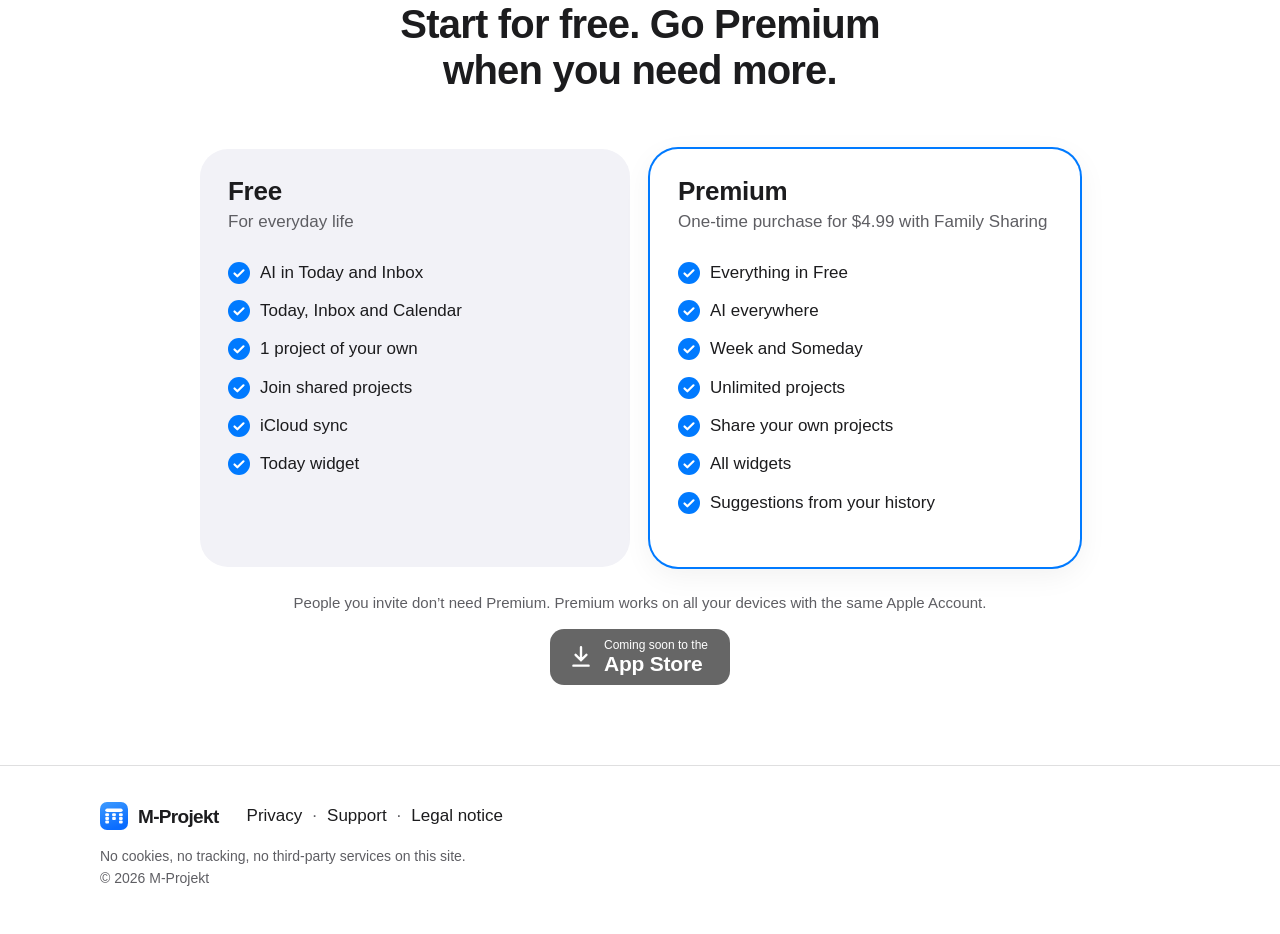
==== commit efc8e5df: "Operator auf der Werkbank-Website benennen Co-Authored-By: Claude Opus 5.5 <noreply@anthropic.com>" ====
--- a/en/index.html
+++ b/en/index.html
@@ -4,7 +4,7 @@
 <meta charset="utf-8">
 <meta name="viewport" content="width=device-width, initial-scale=1, viewport-fit=cover">
 <title>M-Projekt – Dictate tasks and plan with AI</title>
-<meta name="description" content="Dictate tasks and let M-Projekt pick up dates and deadlines. Ask the AI assistant to create tasks with durations, make changes, and draft text.">
+<meta name="description" content="Dictate tasks and let M-Projekt pick up dates and deadlines. Ask Operator to create tasks with durations, make changes, and draft text.">
 <meta name="color-scheme" content="light dark">
 <meta name="theme-color" content="#ffffff" media="(prefers-color-scheme: light)">
 <meta name="theme-color" content="#000000" media="(prefers-color-scheme: dark)">
@@ -29,7 +29,7 @@
 <div class="hero-txt">
 <img class="hero-icon" src="../assets/app-icon.svg" alt="" width="96" height="96">
 <h1 class="hero-wm"><span class="wm wm-xl">M-Projekt</span></h1>
-<p class="lead">Say what needs doing. M-Projekt picks up dates and deadlines. Ask the AI assistant to create tasks with durations or update existing tasks.</p>
+<p class="lead">Say what needs doing. M-Projekt picks up dates and deadlines. Ask Operator, your AI assistant, to create tasks with durations or update existing tasks.</p>
 <div class="hero-cta"><span class="store soon" role="note" aria-label="M-Projekt: coming soon to the App Store"><svg class="store-ic" viewBox="0 0 24 24" aria-hidden="true"><path d="M12 3v12m0 0l-5-5m5 5l5-5M5 20h14" fill="none" stroke="currentColor" stroke-width="2.2" stroke-linecap="round" stroke-linejoin="round"/></svg><span><small>Coming soon to the</small><strong>App Store</strong></span></span></div>
 <p class="muted small">For iPhone and iPad · iOS and iPadOS 27</p>
 </div>
@@ -40,8 +40,8 @@
 <div class="wrap">
 <h2 id="h-funktionen" class="sec-title">From spoken tasks to work done</h2>
 <article class="feat reveal" id="f-ki">
-<div class="feat-txt"><span class="ring-dot" style="--c:#ff9500" aria-hidden="true"></span><h3>Give the AI a task of its own</h3><p>Dictate in Quick Capture, then review what it heard or save the task right away. Tell the assistant “Compare quotes by Friday, allow 30 minutes.” It can put both the deadline and duration on the task.</p><ul class="ticks"><li><svg class="ck" viewBox="0 0 20 20" aria-hidden="true"><path d="M5 10.5l3.2 3.2L15 7" fill="none" stroke="currentColor" stroke-width="2.4" stroke-linecap="round" stroke-linejoin="round"/></svg>Create tasks, make changes, and file tasks in projects</li><li><svg class="ck" viewBox="0 0 20 20" aria-hidden="true"><path d="M5 10.5l3.2 3.2L15 7" fill="none" stroke="currentColor" stroke-width="2.4" stroke-linecap="round" stroke-linejoin="round"/></svg>Daily briefings and planning suggestions</li><li><svg class="ck" viewBox="0 0 20 20" aria-hidden="true"><path d="M5 10.5l3.2 3.2L15 7" fill="none" stroke="currentColor" stroke-width="2.4" stroke-linecap="round" stroke-linejoin="round"/></svg>Apple Intelligence on device or via Private Cloud Compute, with an optional bring-your-own API key</li></ul><p><a class="link" href="ki-setup.html">Open the guide →</a></p></div>
-<div class="feat-img"><figure class="phone "><picture><img src="../assets/img/ki-vorschlag.webp" alt="AI assistant: a task was created from a question, with undo and edit." width="402" height="874" loading="lazy" decoding="async"></picture></figure></div></article>
+<div class="feat-txt"><span class="ring-dot" style="--c:#ff9500" aria-hidden="true"></span><h3>Give Operator a task of its own</h3><p>Dictate in Quick Capture, then review what it heard or save the task right away. Tell Operator “Compare quotes by Friday, allow 30 minutes.” It can put both the deadline and duration on the task.</p><ul class="ticks"><li><svg class="ck" viewBox="0 0 20 20" aria-hidden="true"><path d="M5 10.5l3.2 3.2L15 7" fill="none" stroke="currentColor" stroke-width="2.4" stroke-linecap="round" stroke-linejoin="round"/></svg>Create tasks, make changes, and file tasks in projects</li><li><svg class="ck" viewBox="0 0 20 20" aria-hidden="true"><path d="M5 10.5l3.2 3.2L15 7" fill="none" stroke="currentColor" stroke-width="2.4" stroke-linecap="round" stroke-linejoin="round"/></svg>Daily briefings and planning suggestions</li><li><svg class="ck" viewBox="0 0 20 20" aria-hidden="true"><path d="M5 10.5l3.2 3.2L15 7" fill="none" stroke="currentColor" stroke-width="2.4" stroke-linecap="round" stroke-linejoin="round"/></svg>Apple Intelligence on device or via Private Cloud Compute, with an optional bring-your-own API key</li></ul><p><a class="link" href="ki-setup.html">Open the guide →</a></p></div>
+<div class="feat-img"><figure class="phone "><picture><img src="../assets/img/ki-vorschlag.webp" alt="Operator created a task, with undo and edit." width="402" height="874" loading="lazy" decoding="async"></picture></figure></div></article>
 <article class="feat reveal rev" id="f-unteraufgaben">
 <div class="feat-txt"><span class="ring-dot" style="--c:#34c759" aria-hidden="true"></span><h3>Get a checklist, draft, or summary</h3><p>With Premium, open a task and ask AI to draft a message or summarize the task and its comments. Review the result and choose what to keep.</p><ul class="ticks"><li><svg class="ck" viewBox="0 0 20 20" aria-hidden="true"><path d="M5 10.5l3.2 3.2L15 7" fill="none" stroke="currentColor" stroke-width="2.4" stroke-linecap="round" stroke-linejoin="round"/></svg>Get suggestions for concrete next steps</li><li><svg class="ck" viewBox="0 0 20 20" aria-hidden="true"><path d="M5 10.5l3.2 3.2L15 7" fill="none" stroke="currentColor" stroke-width="2.4" stroke-linecap="round" stroke-linejoin="round"/></svg>Checklists, drafts, and summaries require Private Cloud Compute or your own API</li><li><svg class="ck" viewBox="0 0 20 20" aria-hidden="true"><path d="M5 10.5l3.2 3.2L15 7" fill="none" stroke="currentColor" stroke-width="2.4" stroke-linecap="round" stroke-linejoin="round"/></svg>Check off the steps you keep on the task itself</li></ul></div>
 <div class="feat-img"><figure class="phone "><picture><source srcset="../assets/img/unteraufgaben-dark.webp" media="(prefers-color-scheme: dark)"><img src="../assets/img/unteraufgaben.webp" alt="An open task with three subtasks and comments." width="402" height="874" loading="lazy" decoding="async"></picture></figure></div></article>
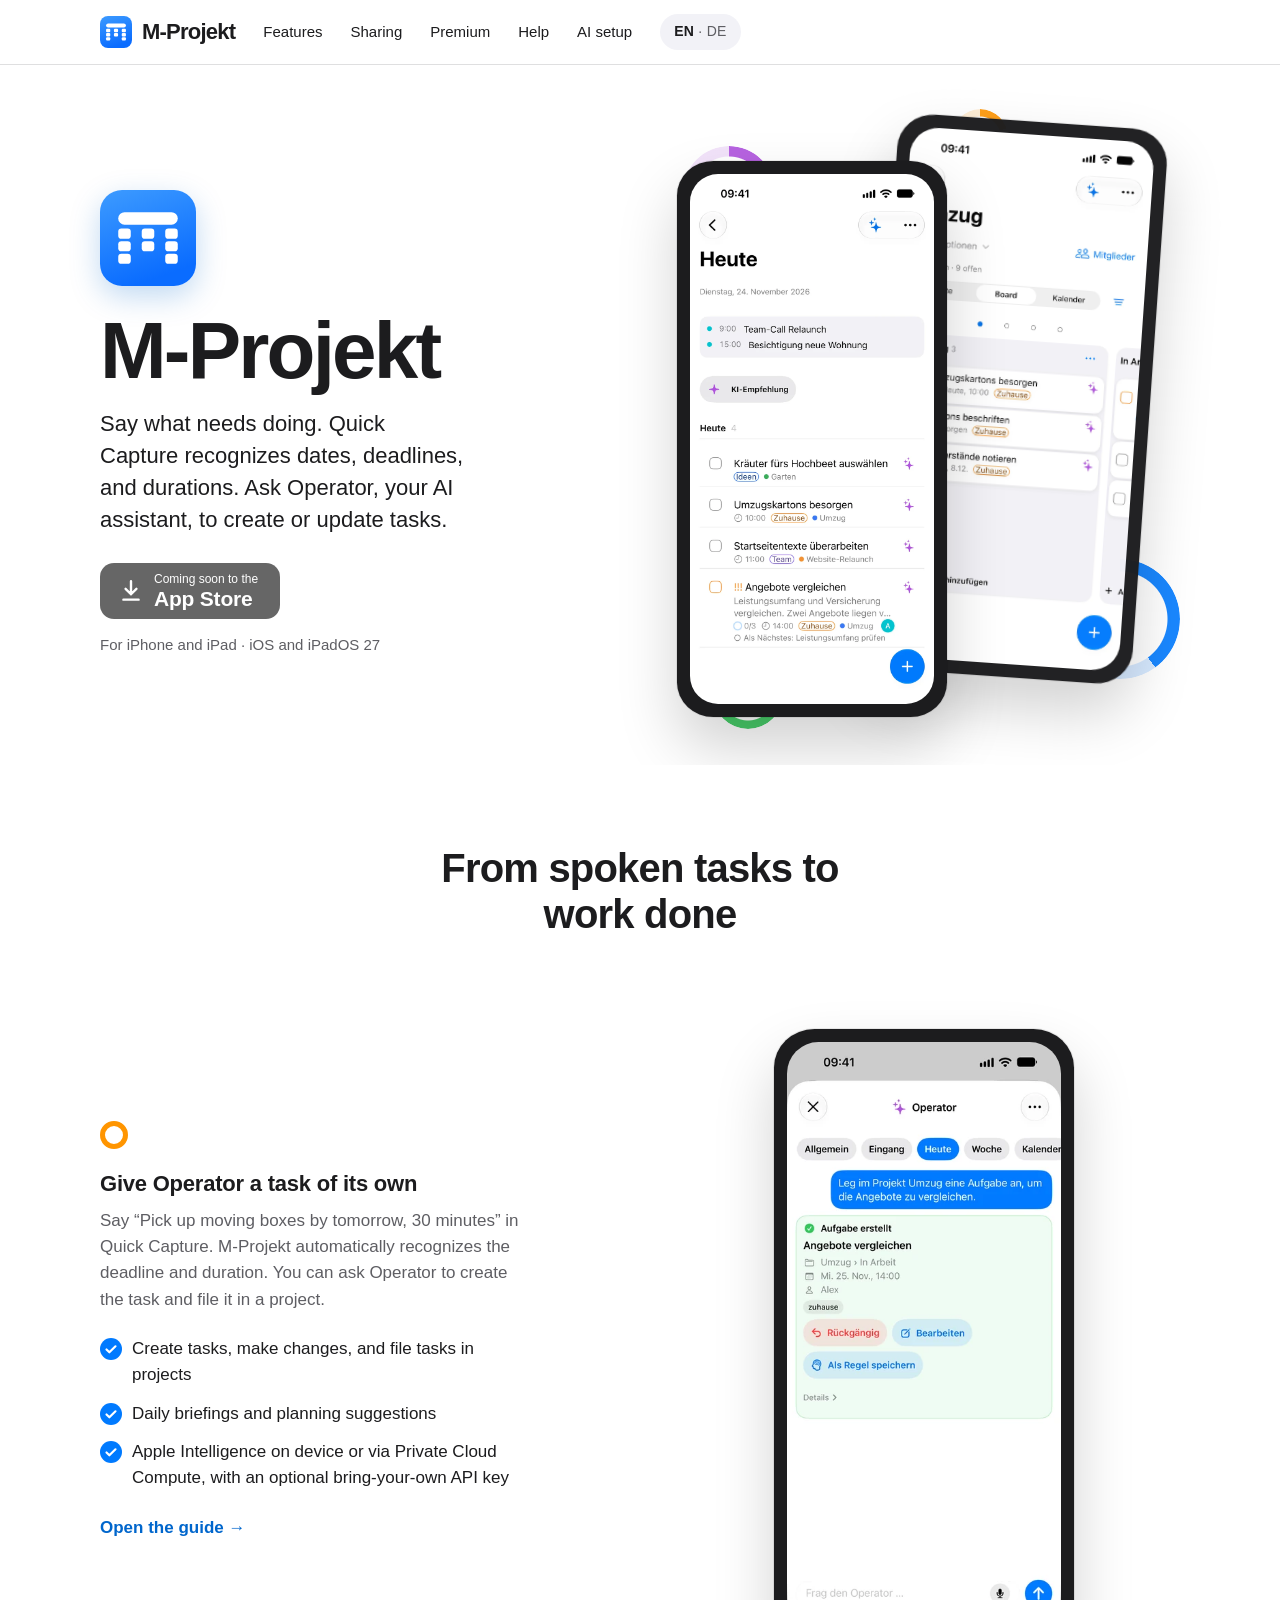
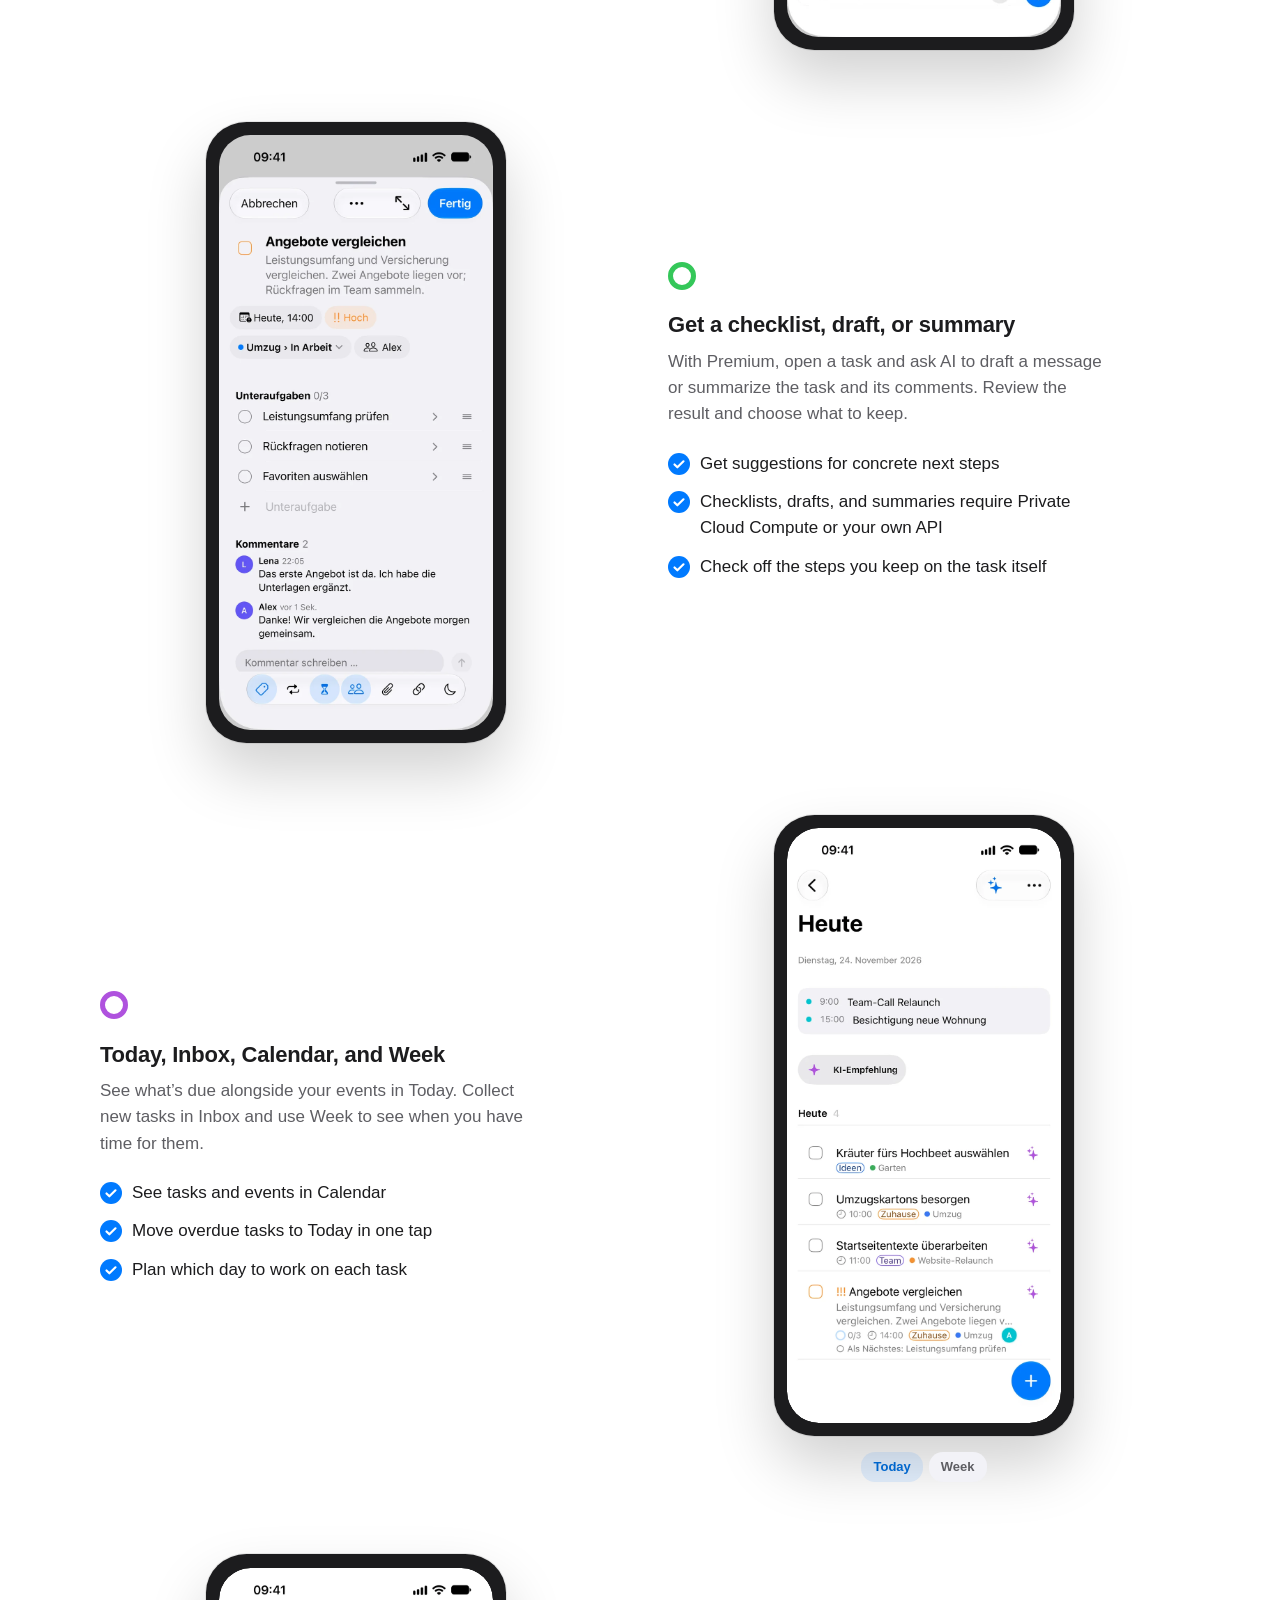
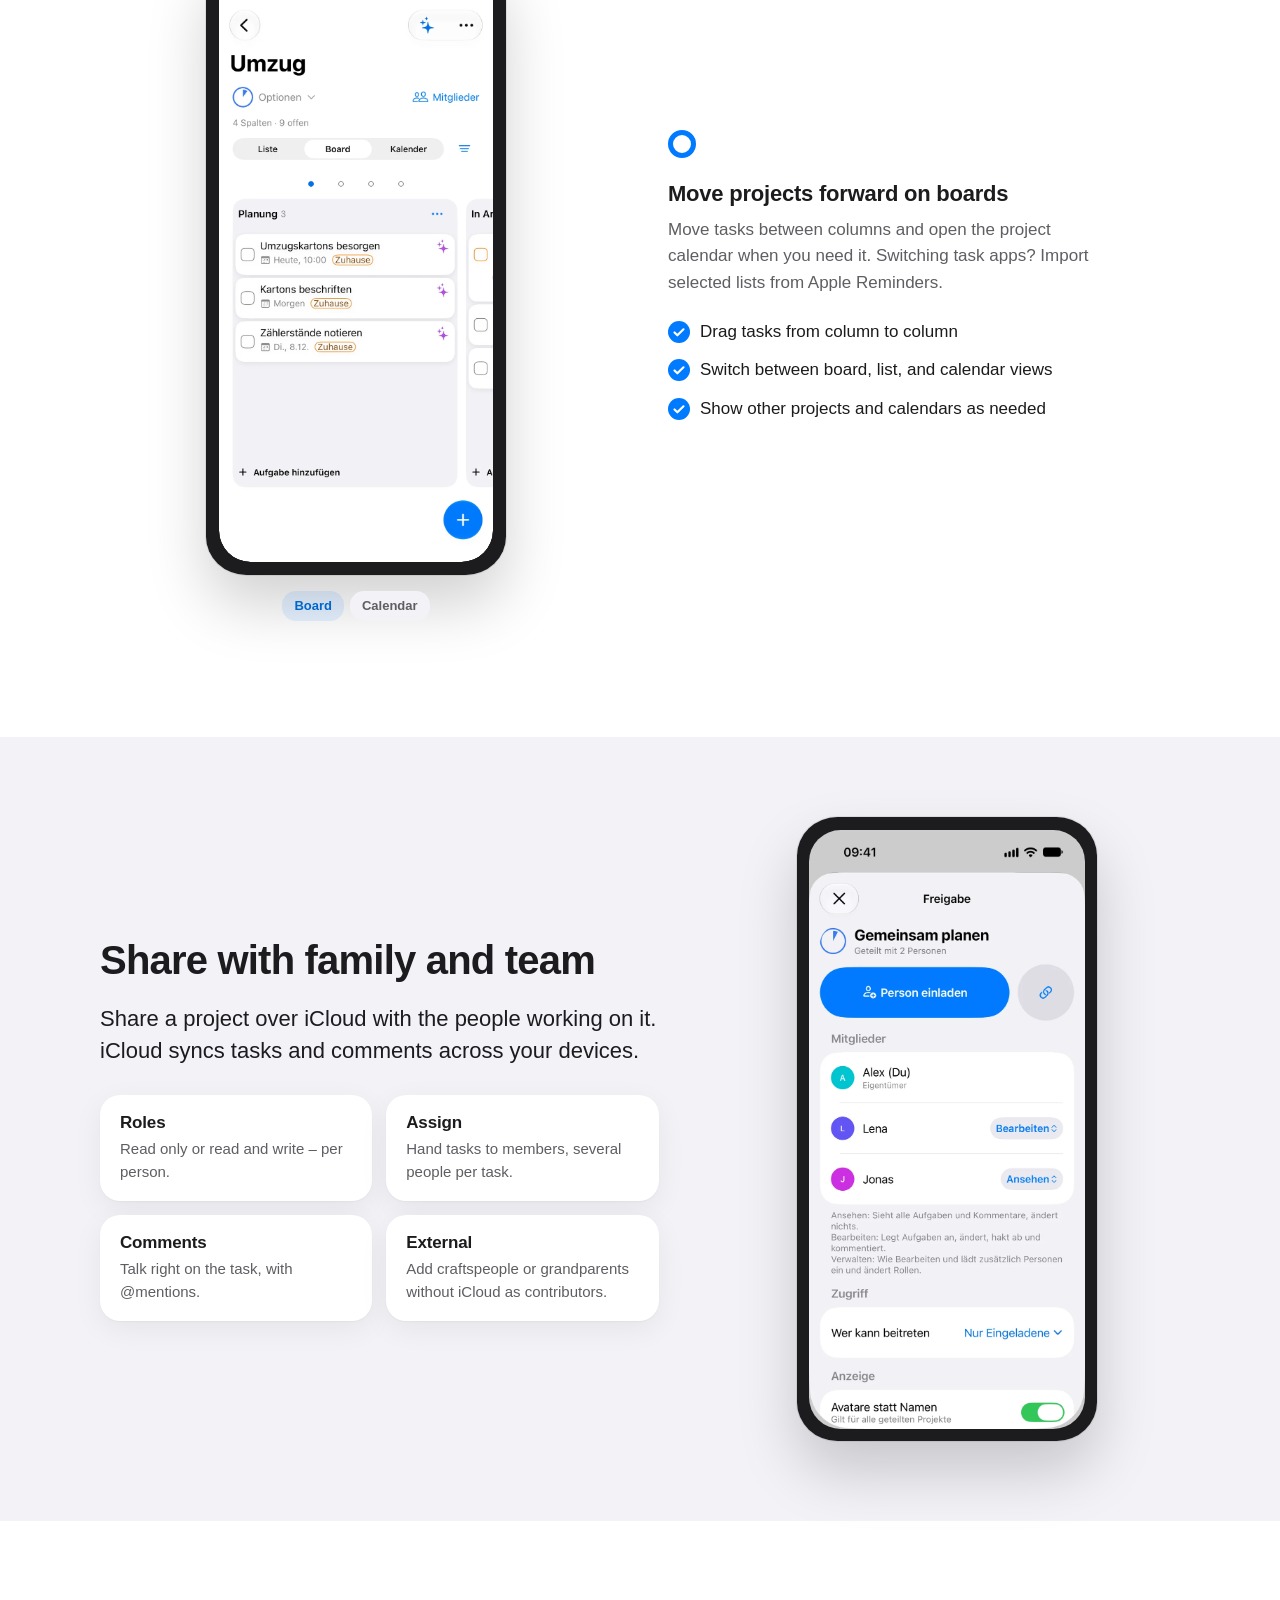
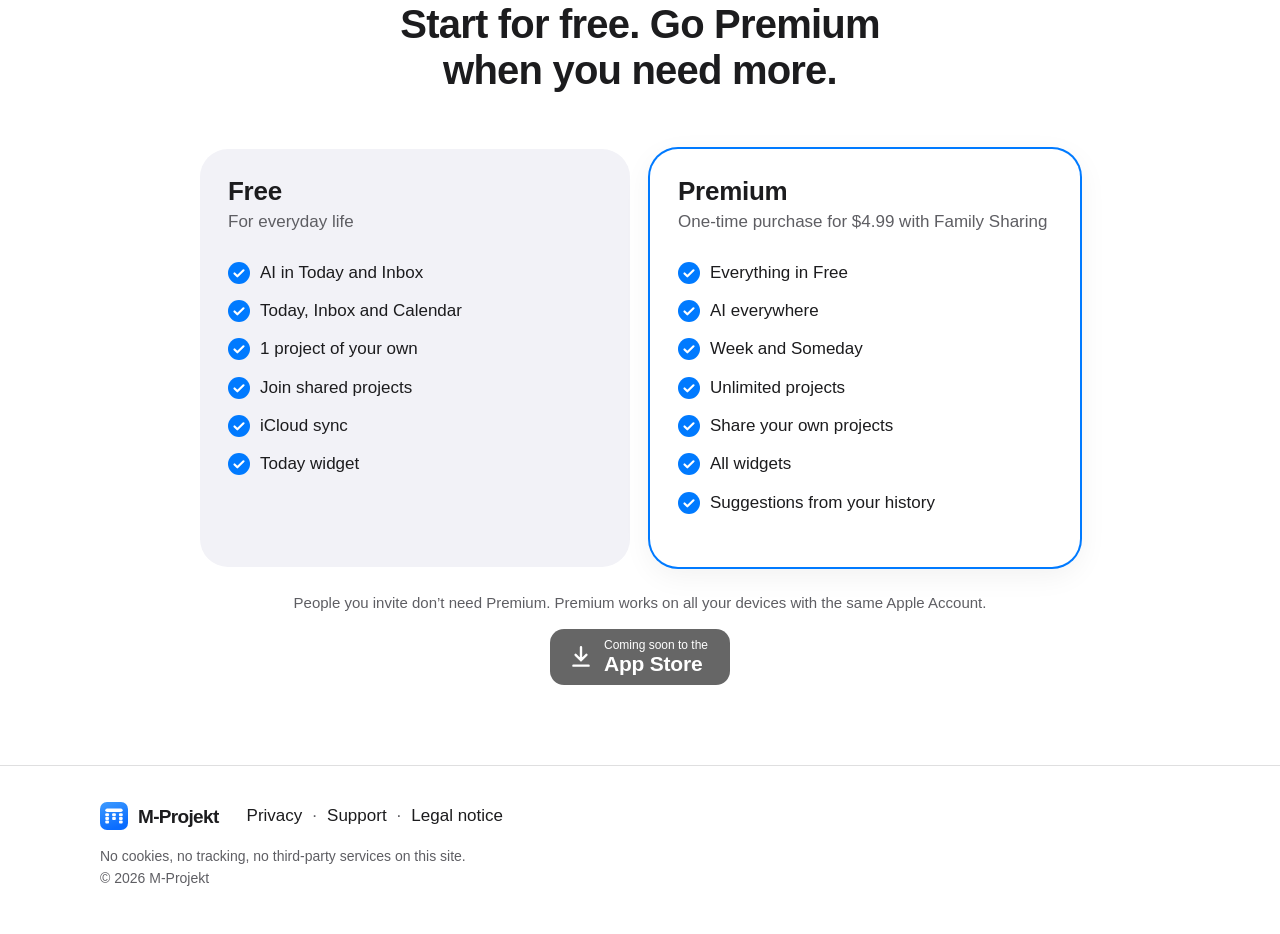
==== commit a6574c6e: "Automatisch erkannte Dauer auf der Website erklären Co-Authored-By: Claude Opus 5.5 <noreply@anthrop" ====
--- a/en/index.html
+++ b/en/index.html
@@ -4,7 +4,7 @@
 <meta charset="utf-8">
 <meta name="viewport" content="width=device-width, initial-scale=1, viewport-fit=cover">
 <title>M-Projekt – Dictate tasks and plan with AI</title>
-<meta name="description" content="Dictate tasks and let M-Projekt pick up dates and deadlines. Ask Operator to create tasks with durations, make changes, and draft text.">
+<meta name="description" content="Dictate tasks and let Quick Capture recognize dates, deadlines, and durations. Ask Operator to create tasks, make changes, and draft text.">
 <meta name="color-scheme" content="light dark">
 <meta name="theme-color" content="#ffffff" media="(prefers-color-scheme: light)">
 <meta name="theme-color" content="#000000" media="(prefers-color-scheme: dark)">
@@ -29,7 +29,7 @@
 <div class="hero-txt">
 <img class="hero-icon" src="../assets/app-icon.svg" alt="" width="96" height="96">
 <h1 class="hero-wm"><span class="wm wm-xl">M-Projekt</span></h1>
-<p class="lead">Say what needs doing. M-Projekt picks up dates and deadlines. Ask Operator, your AI assistant, to create tasks with durations or update existing tasks.</p>
+<p class="lead">Say what needs doing. Quick Capture recognizes dates, deadlines, and durations. Ask Operator, your AI assistant, to create or update tasks.</p>
 <div class="hero-cta"><span class="store soon" role="note" aria-label="M-Projekt: coming soon to the App Store"><svg class="store-ic" viewBox="0 0 24 24" aria-hidden="true"><path d="M12 3v12m0 0l-5-5m5 5l5-5M5 20h14" fill="none" stroke="currentColor" stroke-width="2.2" stroke-linecap="round" stroke-linejoin="round"/></svg><span><small>Coming soon to the</small><strong>App Store</strong></span></span></div>
 <p class="muted small">For iPhone and iPad · iOS and iPadOS 27</p>
 </div>
@@ -40,7 +40,7 @@
 <div class="wrap">
 <h2 id="h-funktionen" class="sec-title">From spoken tasks to work done</h2>
 <article class="feat reveal" id="f-ki">
-<div class="feat-txt"><span class="ring-dot" style="--c:#ff9500" aria-hidden="true"></span><h3>Give Operator a task of its own</h3><p>Dictate in Quick Capture, then review what it heard or save the task right away. Tell Operator “Compare quotes by Friday, allow 30 minutes.” It can put both the deadline and duration on the task.</p><ul class="ticks"><li><svg class="ck" viewBox="0 0 20 20" aria-hidden="true"><path d="M5 10.5l3.2 3.2L15 7" fill="none" stroke="currentColor" stroke-width="2.4" stroke-linecap="round" stroke-linejoin="round"/></svg>Create tasks, make changes, and file tasks in projects</li><li><svg class="ck" viewBox="0 0 20 20" aria-hidden="true"><path d="M5 10.5l3.2 3.2L15 7" fill="none" stroke="currentColor" stroke-width="2.4" stroke-linecap="round" stroke-linejoin="round"/></svg>Daily briefings and planning suggestions</li><li><svg class="ck" viewBox="0 0 20 20" aria-hidden="true"><path d="M5 10.5l3.2 3.2L15 7" fill="none" stroke="currentColor" stroke-width="2.4" stroke-linecap="round" stroke-linejoin="round"/></svg>Apple Intelligence on device or via Private Cloud Compute, with an optional bring-your-own API key</li></ul><p><a class="link" href="ki-setup.html">Open the guide →</a></p></div>
+<div class="feat-txt"><span class="ring-dot" style="--c:#ff9500" aria-hidden="true"></span><h3>Give Operator a task of its own</h3><p>Say “Pick up moving boxes by tomorrow, 30 minutes” in Quick Capture. M-Projekt automatically recognizes the deadline and duration. You can ask Operator to create the task and file it in a project.</p><ul class="ticks"><li><svg class="ck" viewBox="0 0 20 20" aria-hidden="true"><path d="M5 10.5l3.2 3.2L15 7" fill="none" stroke="currentColor" stroke-width="2.4" stroke-linecap="round" stroke-linejoin="round"/></svg>Create tasks, make changes, and file tasks in projects</li><li><svg class="ck" viewBox="0 0 20 20" aria-hidden="true"><path d="M5 10.5l3.2 3.2L15 7" fill="none" stroke="currentColor" stroke-width="2.4" stroke-linecap="round" stroke-linejoin="round"/></svg>Daily briefings and planning suggestions</li><li><svg class="ck" viewBox="0 0 20 20" aria-hidden="true"><path d="M5 10.5l3.2 3.2L15 7" fill="none" stroke="currentColor" stroke-width="2.4" stroke-linecap="round" stroke-linejoin="round"/></svg>Apple Intelligence on device or via Private Cloud Compute, with an optional bring-your-own API key</li></ul><p><a class="link" href="ki-setup.html">Open the guide →</a></p></div>
 <div class="feat-img"><figure class="phone "><picture><img src="../assets/img/ki-vorschlag.webp" alt="Operator created a task, with undo and edit." width="402" height="874" loading="lazy" decoding="async"></picture></figure></div></article>
 <article class="feat reveal rev" id="f-unteraufgaben">
 <div class="feat-txt"><span class="ring-dot" style="--c:#34c759" aria-hidden="true"></span><h3>Get a checklist, draft, or summary</h3><p>With Premium, open a task and ask AI to draft a message or summarize the task and its comments. Review the result and choose what to keep.</p><ul class="ticks"><li><svg class="ck" viewBox="0 0 20 20" aria-hidden="true"><path d="M5 10.5l3.2 3.2L15 7" fill="none" stroke="currentColor" stroke-width="2.4" stroke-linecap="round" stroke-linejoin="round"/></svg>Get suggestions for concrete next steps</li><li><svg class="ck" viewBox="0 0 20 20" aria-hidden="true"><path d="M5 10.5l3.2 3.2L15 7" fill="none" stroke="currentColor" stroke-width="2.4" stroke-linecap="round" stroke-linejoin="round"/></svg>Checklists, drafts, and summaries require Private Cloud Compute or your own API</li><li><svg class="ck" viewBox="0 0 20 20" aria-hidden="true"><path d="M5 10.5l3.2 3.2L15 7" fill="none" stroke="currentColor" stroke-width="2.4" stroke-linecap="round" stroke-linejoin="round"/></svg>Check off the steps you keep on the task itself</li></ul></div>
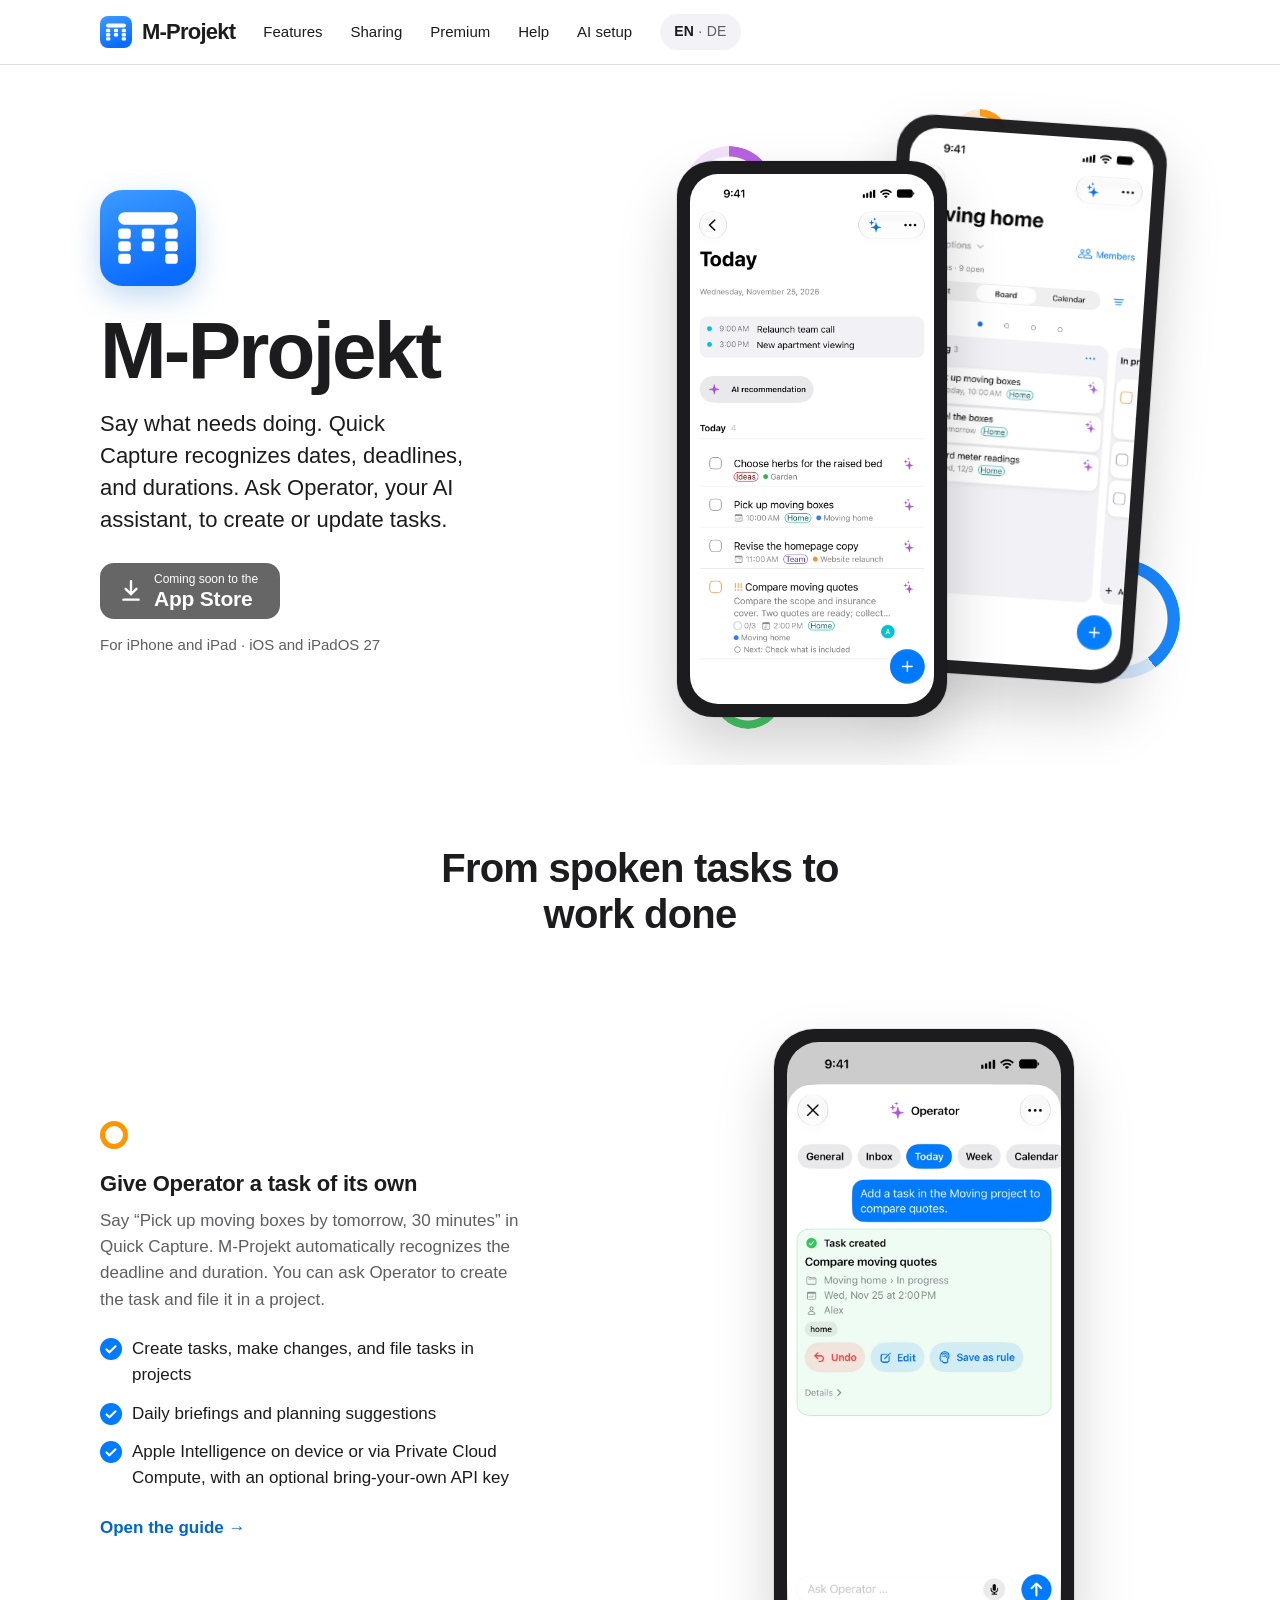
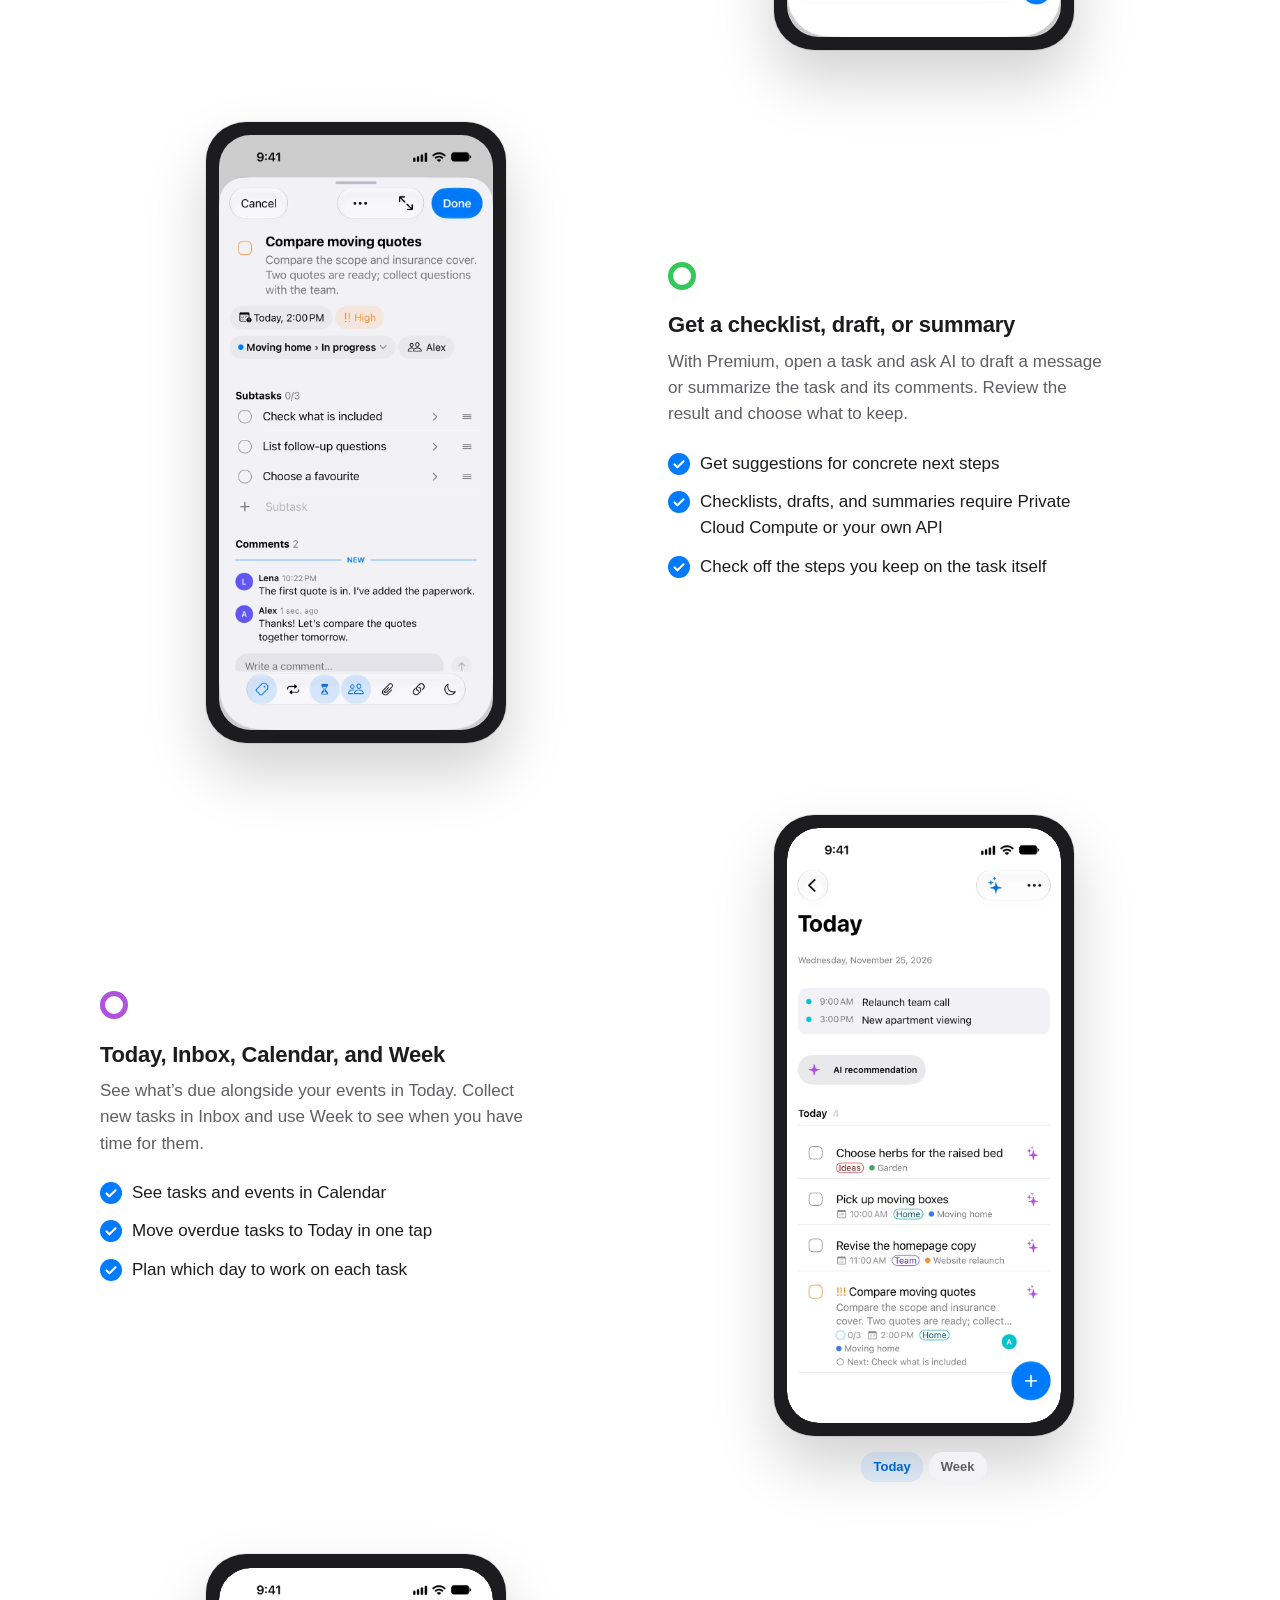
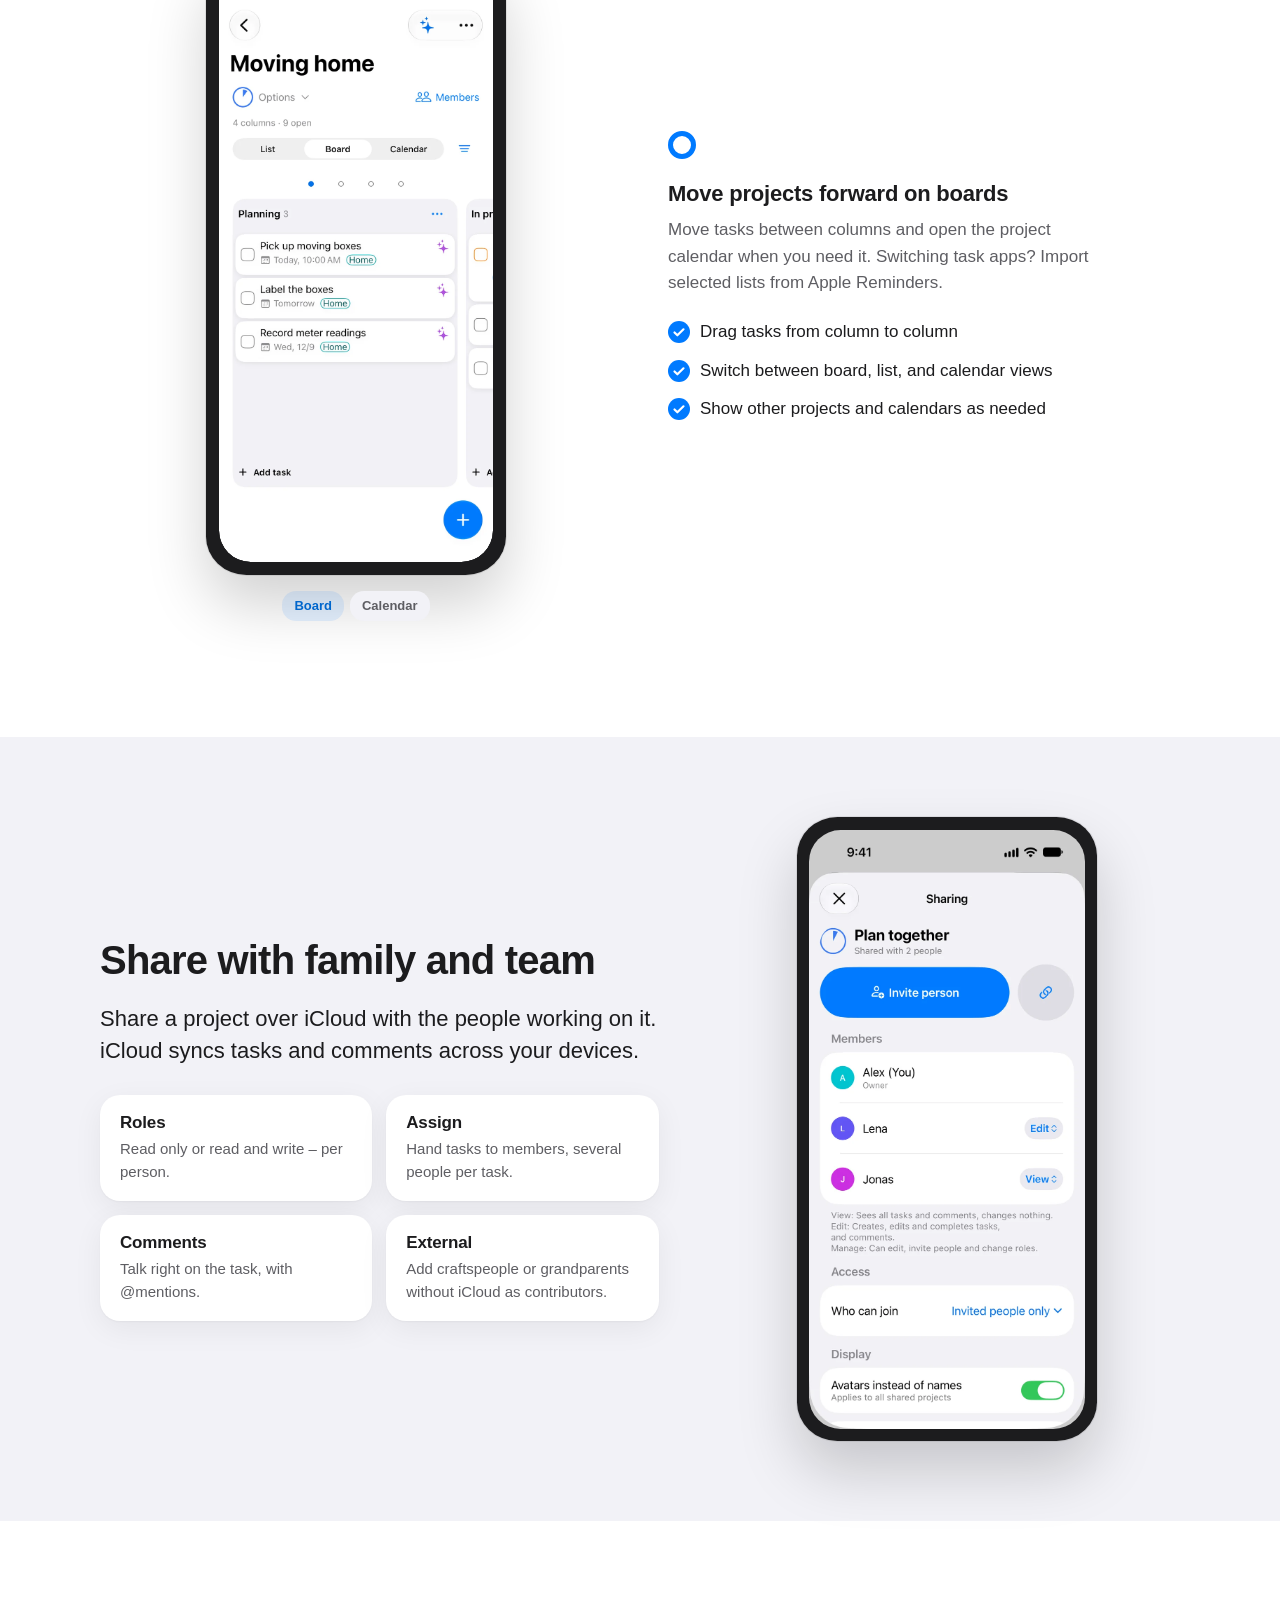
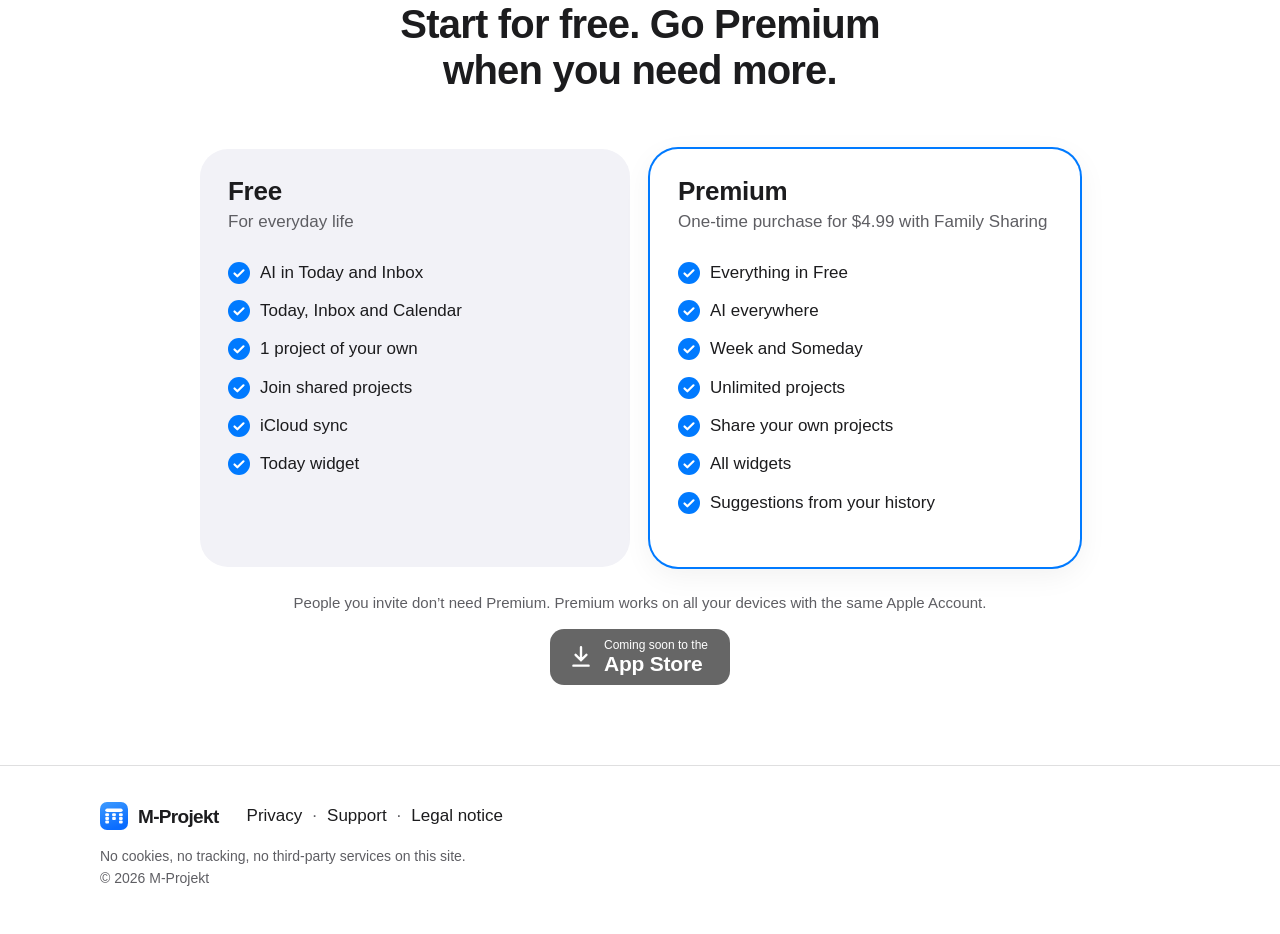
==== commit 498569c4: "Englische Produktaufnahmen auf der Website einsetzen Co-Authored-By: Claude Opus 5.5 <noreply@anthro" ====
--- a/en/index.html
+++ b/en/index.html
@@ -33,7 +33,7 @@
 <div class="hero-cta"><span class="store soon" role="note" aria-label="M-Projekt: coming soon to the App Store"><svg class="store-ic" viewBox="0 0 24 24" aria-hidden="true"><path d="M12 3v12m0 0l-5-5m5 5l5-5M5 20h14" fill="none" stroke="currentColor" stroke-width="2.2" stroke-linecap="round" stroke-linejoin="round"/></svg><span><small>Coming soon to the</small><strong>App Store</strong></span></span></div>
 <p class="muted small">For iPhone and iPad · iOS and iPadOS 27</p>
 </div>
-<div class="hero-img"><div class="rings hero-rings" aria-hidden="true"><span style="--c:#af52de;--p:50%"></span><span style="--c:#007aff;--p:40%"></span><span style="--c:#34c759;--p:65%"></span><span style="--c:#ff9500;--p:20%"></span></div><figure class="phone back"><picture><source srcset="../assets/img/board-dark.webp" media="(prefers-color-scheme: dark)"><img src="../assets/img/board.webp" alt="The “Move” project as a board with the Planning column and its tasks." width="402" height="874" decoding="async"></picture></figure><figure class="phone front"><picture><source srcset="../assets/img/heute-dark.webp" media="(prefers-color-scheme: dark)"><img src="../assets/img/heute.webp" alt="M-Projekt on iPhone: the Today view with two events, an AI recommendation and the day’s tasks." width="402" height="874" decoding="async"></picture></figure></div>
+<div class="hero-img"><div class="rings hero-rings" aria-hidden="true"><span style="--c:#af52de;--p:50%"></span><span style="--c:#007aff;--p:40%"></span><span style="--c:#34c759;--p:65%"></span><span style="--c:#ff9500;--p:20%"></span></div><figure class="phone back"><picture><source srcset="../assets/img/en/board-dark.webp" media="(prefers-color-scheme: dark)"><img src="../assets/img/en/board.webp" alt="The “Moving home” project as a board with the Planning column and its tasks." width="402" height="874" decoding="async"></picture></figure><figure class="phone front"><picture><source srcset="../assets/img/en/heute-dark.webp" media="(prefers-color-scheme: dark)"><img src="../assets/img/en/heute.webp" alt="M-Projekt on iPhone: the Today view with two events, an AI recommendation and the day’s tasks." width="402" height="874" decoding="async"></picture></figure></div>
 </div>
 </section>
 <section class="sec" id="funktionen" aria-labelledby="h-funktionen">
@@ -41,22 +41,22 @@
 <h2 id="h-funktionen" class="sec-title">From spoken tasks to work done</h2>
 <article class="feat reveal" id="f-ki">
 <div class="feat-txt"><span class="ring-dot" style="--c:#ff9500" aria-hidden="true"></span><h3>Give Operator a task of its own</h3><p>Say “Pick up moving boxes by tomorrow, 30 minutes” in Quick Capture. M-Projekt automatically recognizes the deadline and duration. You can ask Operator to create the task and file it in a project.</p><ul class="ticks"><li><svg class="ck" viewBox="0 0 20 20" aria-hidden="true"><path d="M5 10.5l3.2 3.2L15 7" fill="none" stroke="currentColor" stroke-width="2.4" stroke-linecap="round" stroke-linejoin="round"/></svg>Create tasks, make changes, and file tasks in projects</li><li><svg class="ck" viewBox="0 0 20 20" aria-hidden="true"><path d="M5 10.5l3.2 3.2L15 7" fill="none" stroke="currentColor" stroke-width="2.4" stroke-linecap="round" stroke-linejoin="round"/></svg>Daily briefings and planning suggestions</li><li><svg class="ck" viewBox="0 0 20 20" aria-hidden="true"><path d="M5 10.5l3.2 3.2L15 7" fill="none" stroke="currentColor" stroke-width="2.4" stroke-linecap="round" stroke-linejoin="round"/></svg>Apple Intelligence on device or via Private Cloud Compute, with an optional bring-your-own API key</li></ul><p><a class="link" href="ki-setup.html">Open the guide →</a></p></div>
-<div class="feat-img"><figure class="phone "><picture><img src="../assets/img/ki-vorschlag.webp" alt="Operator created a task, with undo and edit." width="402" height="874" loading="lazy" decoding="async"></picture></figure></div></article>
+<div class="feat-img"><figure class="phone "><picture><img src="../assets/img/en/ki-vorschlag.webp" alt="Operator created a task, with undo and edit." width="402" height="874" loading="lazy" decoding="async"></picture></figure></div></article>
 <article class="feat reveal rev" id="f-unteraufgaben">
 <div class="feat-txt"><span class="ring-dot" style="--c:#34c759" aria-hidden="true"></span><h3>Get a checklist, draft, or summary</h3><p>With Premium, open a task and ask AI to draft a message or summarize the task and its comments. Review the result and choose what to keep.</p><ul class="ticks"><li><svg class="ck" viewBox="0 0 20 20" aria-hidden="true"><path d="M5 10.5l3.2 3.2L15 7" fill="none" stroke="currentColor" stroke-width="2.4" stroke-linecap="round" stroke-linejoin="round"/></svg>Get suggestions for concrete next steps</li><li><svg class="ck" viewBox="0 0 20 20" aria-hidden="true"><path d="M5 10.5l3.2 3.2L15 7" fill="none" stroke="currentColor" stroke-width="2.4" stroke-linecap="round" stroke-linejoin="round"/></svg>Checklists, drafts, and summaries require Private Cloud Compute or your own API</li><li><svg class="ck" viewBox="0 0 20 20" aria-hidden="true"><path d="M5 10.5l3.2 3.2L15 7" fill="none" stroke="currentColor" stroke-width="2.4" stroke-linecap="round" stroke-linejoin="round"/></svg>Check off the steps you keep on the task itself</li></ul></div>
-<div class="feat-img"><figure class="phone "><picture><source srcset="../assets/img/unteraufgaben-dark.webp" media="(prefers-color-scheme: dark)"><img src="../assets/img/unteraufgaben.webp" alt="An open task with three subtasks and comments." width="402" height="874" loading="lazy" decoding="async"></picture></figure></div></article>
+<div class="feat-img"><figure class="phone "><picture><source srcset="../assets/img/en/unteraufgaben-dark.webp" media="(prefers-color-scheme: dark)"><img src="../assets/img/en/unteraufgaben.webp" alt="An open task with three subtasks and comments." width="402" height="874" loading="lazy" decoding="async"></picture></figure></div></article>
 <article class="feat reveal" id="f-heute">
 <div class="feat-txt"><span class="ring-dot" style="--c:#af52de" aria-hidden="true"></span><h3>Today, Inbox, Calendar, and Week</h3><p>See what’s due alongside your events in Today. Collect new tasks in Inbox and use Week to see when you have time for them.</p><ul class="ticks"><li><svg class="ck" viewBox="0 0 20 20" aria-hidden="true"><path d="M5 10.5l3.2 3.2L15 7" fill="none" stroke="currentColor" stroke-width="2.4" stroke-linecap="round" stroke-linejoin="round"/></svg>See tasks and events in Calendar</li><li><svg class="ck" viewBox="0 0 20 20" aria-hidden="true"><path d="M5 10.5l3.2 3.2L15 7" fill="none" stroke="currentColor" stroke-width="2.4" stroke-linecap="round" stroke-linejoin="round"/></svg>Move overdue tasks to Today in one tap</li><li><svg class="ck" viewBox="0 0 20 20" aria-hidden="true"><path d="M5 10.5l3.2 3.2L15 7" fill="none" stroke="currentColor" stroke-width="2.4" stroke-linecap="round" stroke-linejoin="round"/></svg>Plan which day to work on each task</li></ul></div>
-<div class="feat-img"><figure class="phone cycle"><div class="screen"><picture class="layer l0"><source srcset="../assets/img/heute-dark.webp" media="(prefers-color-scheme: dark)"><img src="../assets/img/heute.webp" alt="M-Projekt on iPhone: the Today view with two events, an AI recommendation and the day’s tasks." width="402" height="874" loading="lazy" decoding="async"></picture><picture class="layer l1"><source srcset="../assets/img/woche-dark.webp" media="(prefers-color-scheme: dark)"><img src="../assets/img/woche.webp" alt="" width="402" height="874" loading="lazy" decoding="async"></picture></div></figure><div class="cyc-labels" aria-hidden="true"><span class="cyc-l l0">Today</span><span class="cyc-l l1">Week</span></div></div></article>
+<div class="feat-img"><figure class="phone cycle"><div class="screen"><picture class="layer l0"><source srcset="../assets/img/en/heute-dark.webp" media="(prefers-color-scheme: dark)"><img src="../assets/img/en/heute.webp" alt="M-Projekt on iPhone: the Today view with two events, an AI recommendation and the day’s tasks." width="402" height="874" loading="lazy" decoding="async"></picture><picture class="layer l1"><source srcset="../assets/img/en/woche-dark.webp" media="(prefers-color-scheme: dark)"><img src="../assets/img/en/woche.webp" alt="" width="402" height="874" loading="lazy" decoding="async"></picture></div></figure><div class="cyc-labels" aria-hidden="true"><span class="cyc-l l0">Today</span><span class="cyc-l l1">Week</span></div></div></article>
 <article class="feat reveal rev" id="f-projekte">
 <div class="feat-txt"><span class="ring-dot" style="--c:#007aff" aria-hidden="true"></span><h3>Move projects forward on boards</h3><p>Move tasks between columns and open the project calendar when you need it. Switching task apps? Import selected lists from Apple Reminders.</p><ul class="ticks"><li><svg class="ck" viewBox="0 0 20 20" aria-hidden="true"><path d="M5 10.5l3.2 3.2L15 7" fill="none" stroke="currentColor" stroke-width="2.4" stroke-linecap="round" stroke-linejoin="round"/></svg>Drag tasks from column to column</li><li><svg class="ck" viewBox="0 0 20 20" aria-hidden="true"><path d="M5 10.5l3.2 3.2L15 7" fill="none" stroke="currentColor" stroke-width="2.4" stroke-linecap="round" stroke-linejoin="round"/></svg>Switch between board, list, and calendar views</li><li><svg class="ck" viewBox="0 0 20 20" aria-hidden="true"><path d="M5 10.5l3.2 3.2L15 7" fill="none" stroke="currentColor" stroke-width="2.4" stroke-linecap="round" stroke-linejoin="round"/></svg>Show other projects and calendars as needed</li></ul></div>
-<div class="feat-img"><figure class="phone cycle"><div class="screen"><picture class="layer l0"><source srcset="../assets/img/board-dark.webp" media="(prefers-color-scheme: dark)"><img src="../assets/img/board.webp" alt="The “Move” project as a board with the Planning column and its tasks." width="402" height="874" loading="lazy" decoding="async"></picture><picture class="layer l1"><source srcset="../assets/img/kalender-dark.webp" media="(prefers-color-scheme: dark)"><img src="../assets/img/kalender.webp" alt="" width="402" height="874" loading="lazy" decoding="async"></picture></div></figure><div class="cyc-labels" aria-hidden="true"><span class="cyc-l l0">Board</span><span class="cyc-l l1">Calendar</span></div></div></article>
+<div class="feat-img"><figure class="phone cycle"><div class="screen"><picture class="layer l0"><source srcset="../assets/img/en/board-dark.webp" media="(prefers-color-scheme: dark)"><img src="../assets/img/en/board.webp" alt="The “Moving home” project as a board with the Planning column and its tasks." width="402" height="874" loading="lazy" decoding="async"></picture><picture class="layer l1"><source srcset="../assets/img/en/kalender-dark.webp" media="(prefers-color-scheme: dark)"><img src="../assets/img/en/kalender.webp" alt="" width="402" height="874" loading="lazy" decoding="async"></picture></div></figure><div class="cyc-labels" aria-hidden="true"><span class="cyc-l l0">Board</span><span class="cyc-l l1">Calendar</span></div></div></article>
 </div>
 </section>
 <section class="sec alt" id="teilen" aria-labelledby="h-teilen">
 <div class="wrap share">
 <div class="share-txt"><h2 id="h-teilen">Share with family and team</h2><p class="lead">Share a project over iCloud with the people working on it. iCloud syncs tasks and comments across your devices.</p><ul class="share-grid"><li class="reveal" style="--d:0ms"><h3>Roles</h3><p>Read only or read and write – per person.</p></li><li class="reveal" style="--d:90ms"><h3>Assign</h3><p>Hand tasks to members, several people per task.</p></li><li class="reveal" style="--d:180ms"><h3>Comments</h3><p>Talk right on the task, with @mentions.</p></li><li class="reveal" style="--d:270ms"><h3>External</h3><p>Add craftspeople or grandparents without iCloud as contributors.</p></li></ul></div>
-<div class="share-img reveal"><figure class="phone "><picture><source srcset="../assets/img/teilen-dark.webp" media="(prefers-color-scheme: dark)"><img src="../assets/img/teilen.webp" alt="A project’s sharing sheet with members and their roles." width="402" height="874" loading="lazy" decoding="async"></picture></figure></div>
+<div class="share-img reveal"><figure class="phone "><picture><source srcset="../assets/img/en/teilen-dark.webp" media="(prefers-color-scheme: dark)"><img src="../assets/img/en/teilen.webp" alt="A project’s sharing sheet with members and their roles." width="402" height="874" loading="lazy" decoding="async"></picture></figure></div>
 </div>
 </section>
 <section class="sec" id="premium" aria-labelledby="h-premium">
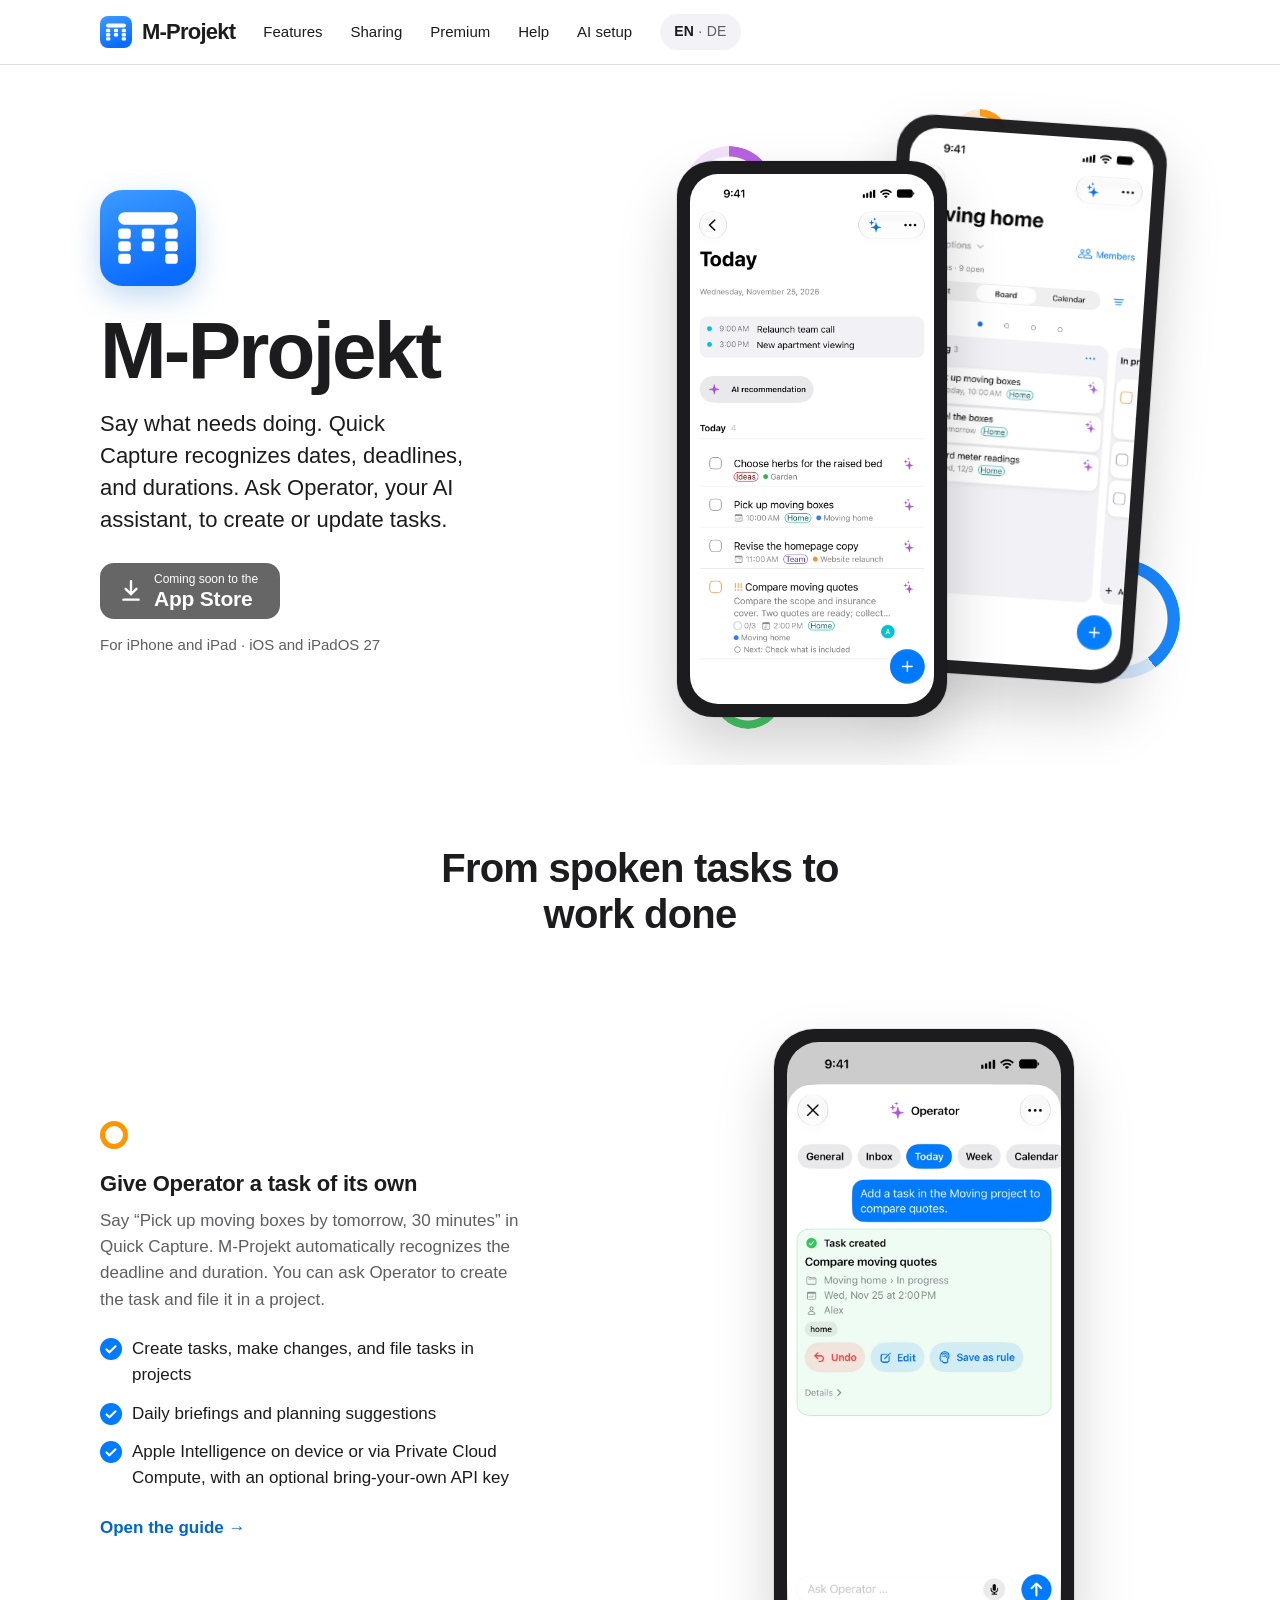
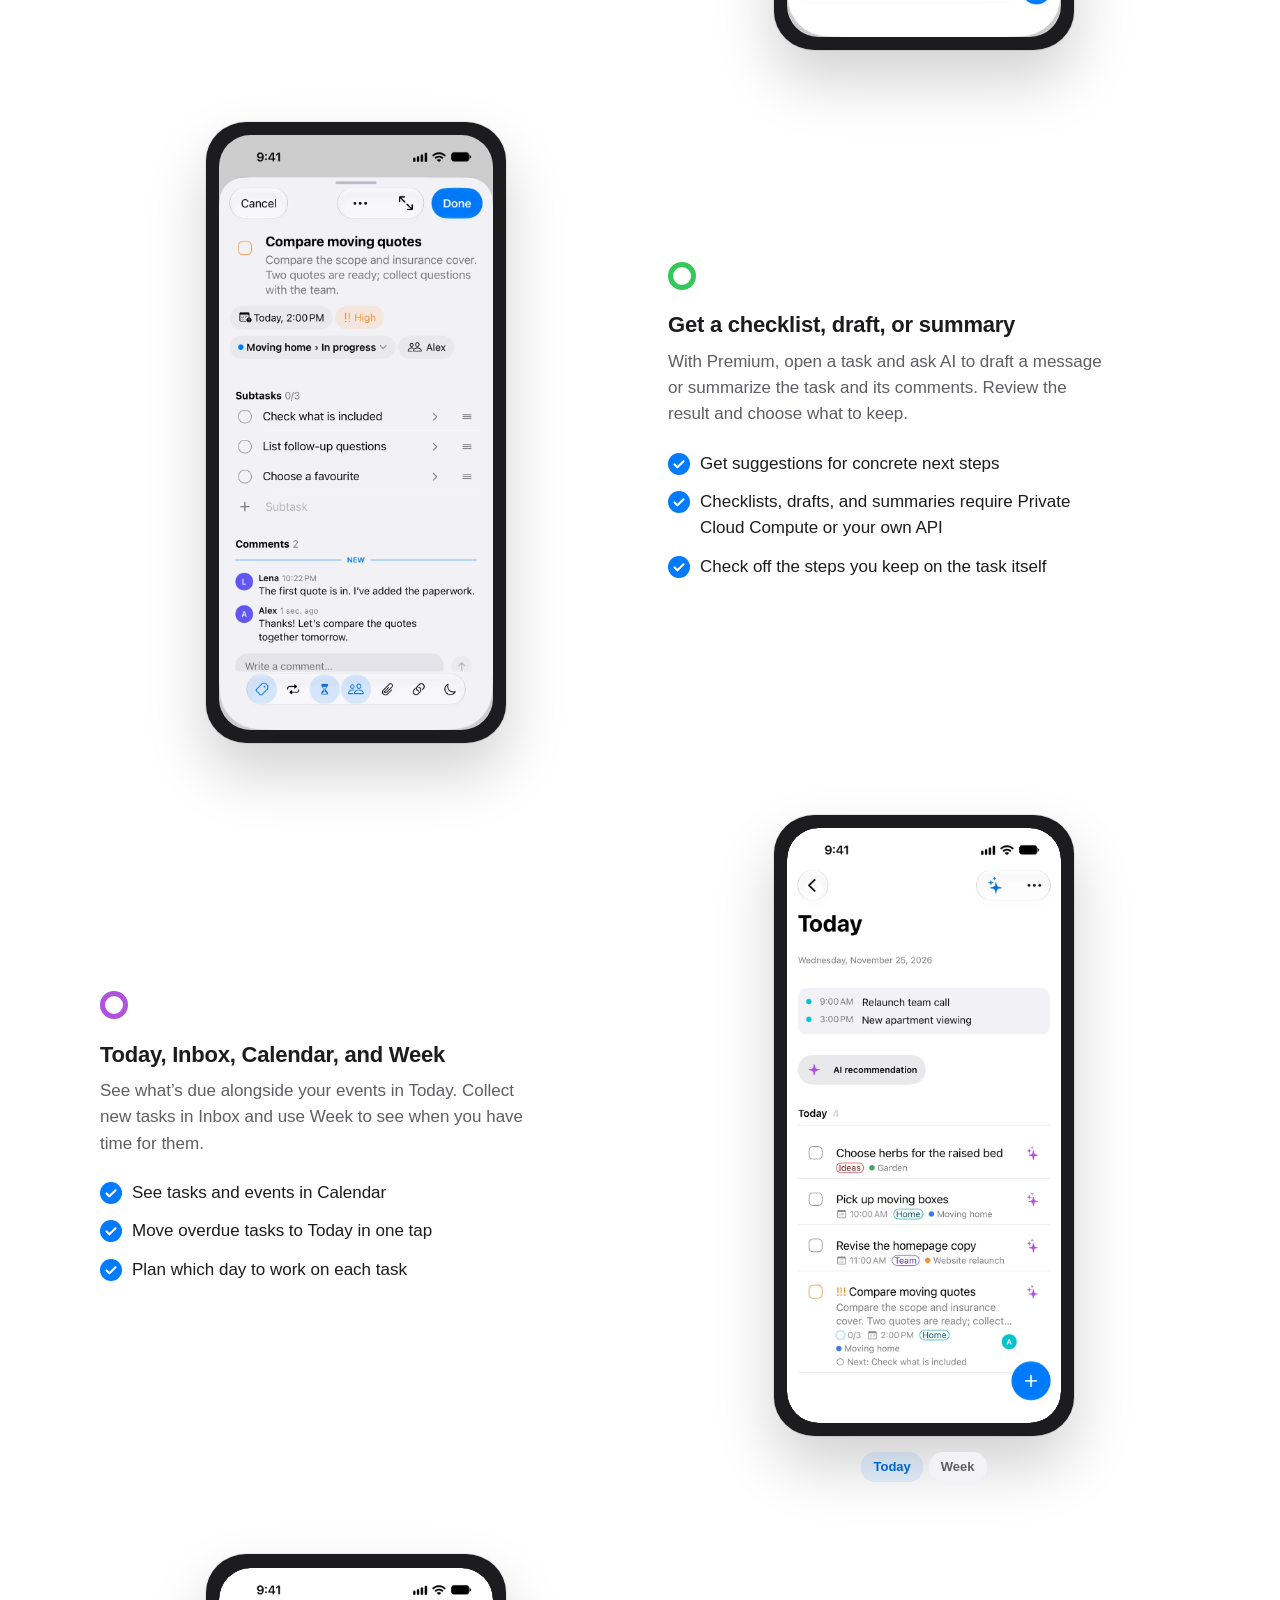
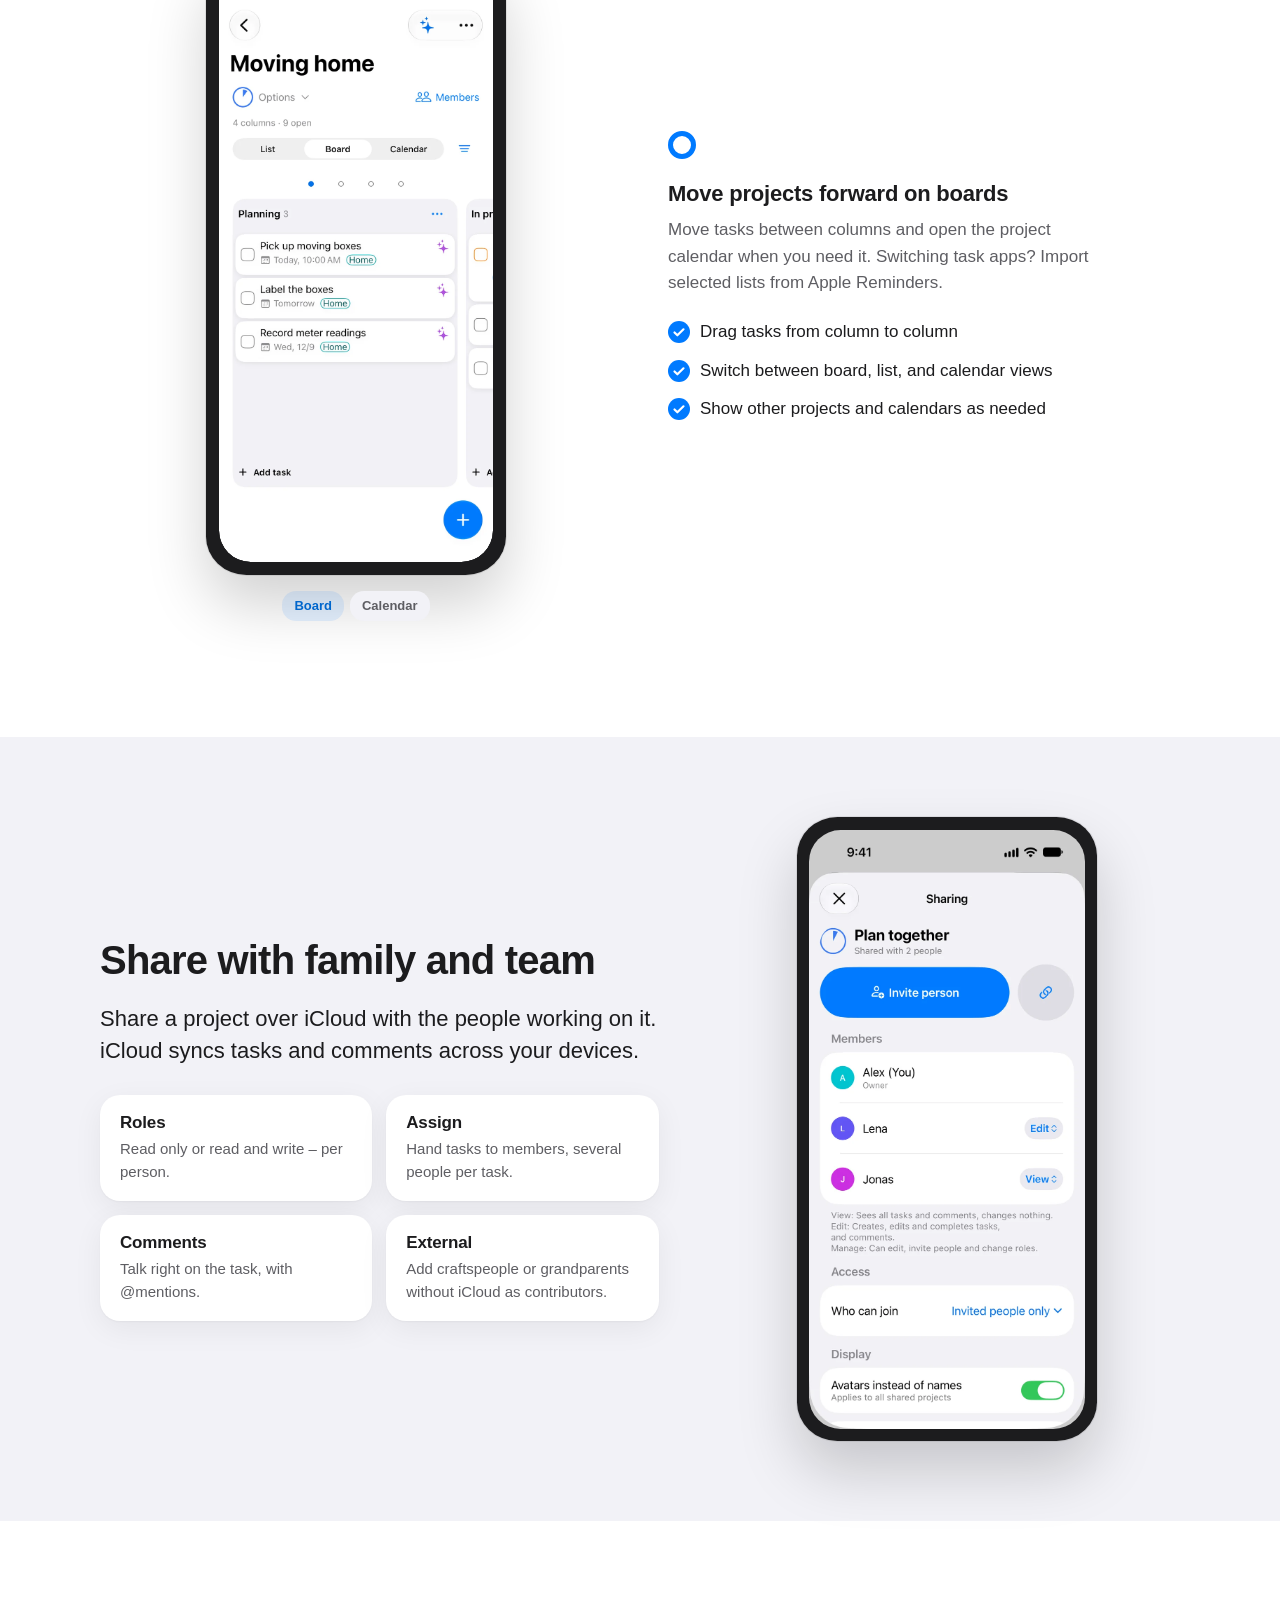
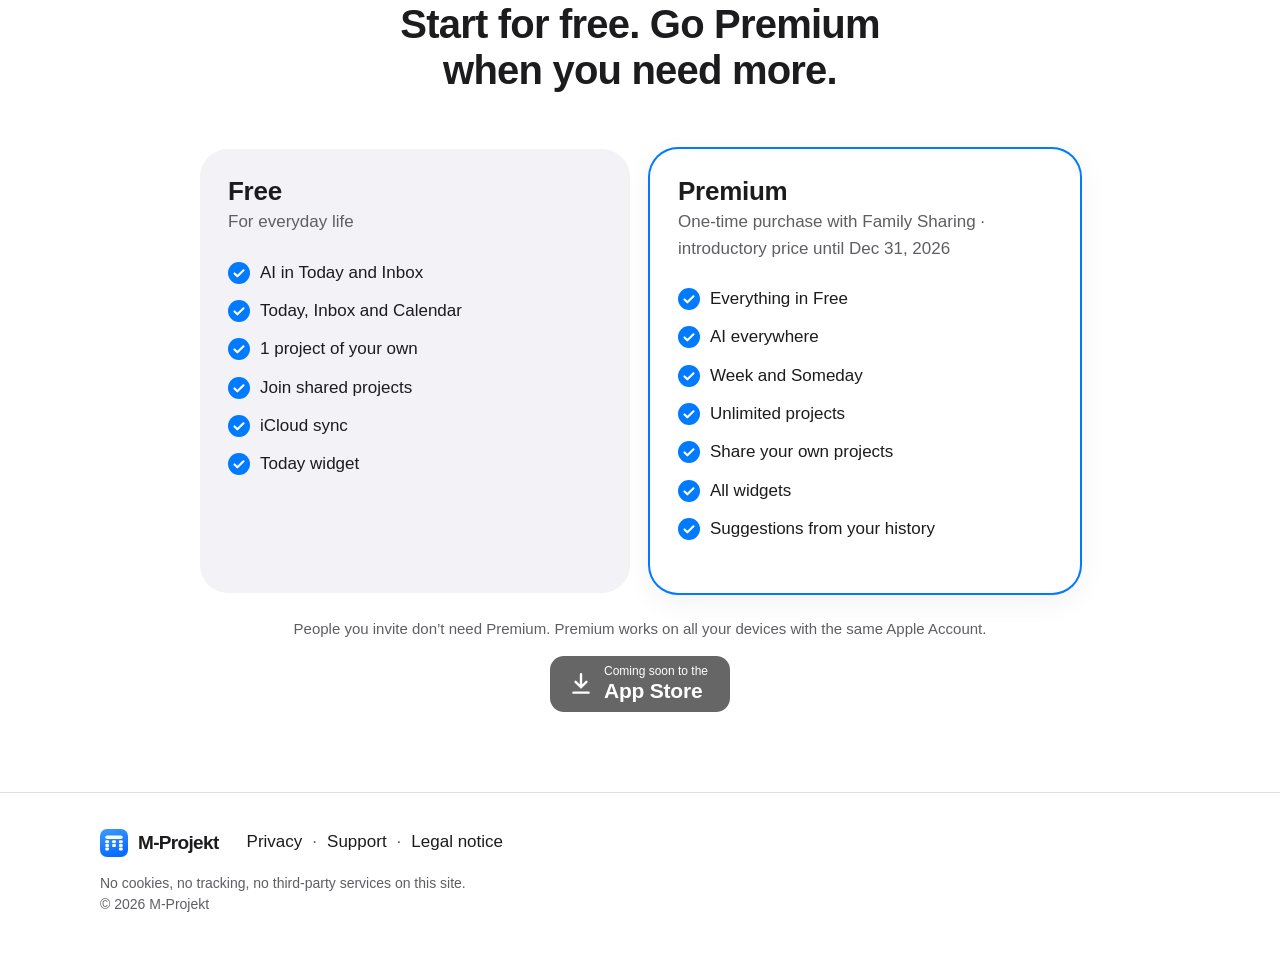
==== commit bd75da65: "Premium: Einführungspreis 4,99 € bis 31.12.2026, ab 01.01.2027 9,99 €; englisch ohne festen Dollarpr" ====
--- a/en/index.html
+++ b/en/index.html
@@ -64,7 +64,7 @@
 <h2 id="h-premium" class="sec-title">Start for free. Go Premium when you need more.</h2>
 <div class="plans">
 <div class="plan reveal"><h3>Free</h3><p class="muted">For everyday life</p><ul class="ticks"><li><svg class="ck" viewBox="0 0 20 20" aria-hidden="true"><path d="M5 10.5l3.2 3.2L15 7" fill="none" stroke="currentColor" stroke-width="2.4" stroke-linecap="round" stroke-linejoin="round"/></svg>AI in Today and Inbox</li><li><svg class="ck" viewBox="0 0 20 20" aria-hidden="true"><path d="M5 10.5l3.2 3.2L15 7" fill="none" stroke="currentColor" stroke-width="2.4" stroke-linecap="round" stroke-linejoin="round"/></svg>Today, Inbox and Calendar</li><li><svg class="ck" viewBox="0 0 20 20" aria-hidden="true"><path d="M5 10.5l3.2 3.2L15 7" fill="none" stroke="currentColor" stroke-width="2.4" stroke-linecap="round" stroke-linejoin="round"/></svg>1 project of your own</li><li><svg class="ck" viewBox="0 0 20 20" aria-hidden="true"><path d="M5 10.5l3.2 3.2L15 7" fill="none" stroke="currentColor" stroke-width="2.4" stroke-linecap="round" stroke-linejoin="round"/></svg>Join shared projects</li><li><svg class="ck" viewBox="0 0 20 20" aria-hidden="true"><path d="M5 10.5l3.2 3.2L15 7" fill="none" stroke="currentColor" stroke-width="2.4" stroke-linecap="round" stroke-linejoin="round"/></svg>iCloud sync</li><li><svg class="ck" viewBox="0 0 20 20" aria-hidden="true"><path d="M5 10.5l3.2 3.2L15 7" fill="none" stroke="currentColor" stroke-width="2.4" stroke-linecap="round" stroke-linejoin="round"/></svg>Today widget</li></ul></div>
-<div class="plan pro reveal" style="--d:120ms"><h3>Premium</h3><p class="muted">One-time purchase for $4.99 with Family Sharing</p><ul class="ticks"><li><svg class="ck" viewBox="0 0 20 20" aria-hidden="true"><path d="M5 10.5l3.2 3.2L15 7" fill="none" stroke="currentColor" stroke-width="2.4" stroke-linecap="round" stroke-linejoin="round"/></svg>Everything in Free</li><li><svg class="ck" viewBox="0 0 20 20" aria-hidden="true"><path d="M5 10.5l3.2 3.2L15 7" fill="none" stroke="currentColor" stroke-width="2.4" stroke-linecap="round" stroke-linejoin="round"/></svg>AI everywhere</li><li><svg class="ck" viewBox="0 0 20 20" aria-hidden="true"><path d="M5 10.5l3.2 3.2L15 7" fill="none" stroke="currentColor" stroke-width="2.4" stroke-linecap="round" stroke-linejoin="round"/></svg>Week and Someday</li><li><svg class="ck" viewBox="0 0 20 20" aria-hidden="true"><path d="M5 10.5l3.2 3.2L15 7" fill="none" stroke="currentColor" stroke-width="2.4" stroke-linecap="round" stroke-linejoin="round"/></svg>Unlimited projects</li><li><svg class="ck" viewBox="0 0 20 20" aria-hidden="true"><path d="M5 10.5l3.2 3.2L15 7" fill="none" stroke="currentColor" stroke-width="2.4" stroke-linecap="round" stroke-linejoin="round"/></svg>Share your own projects</li><li><svg class="ck" viewBox="0 0 20 20" aria-hidden="true"><path d="M5 10.5l3.2 3.2L15 7" fill="none" stroke="currentColor" stroke-width="2.4" stroke-linecap="round" stroke-linejoin="round"/></svg>All widgets</li><li><svg class="ck" viewBox="0 0 20 20" aria-hidden="true"><path d="M5 10.5l3.2 3.2L15 7" fill="none" stroke="currentColor" stroke-width="2.4" stroke-linecap="round" stroke-linejoin="round"/></svg>Suggestions from your history</li></ul></div>
+<div class="plan pro reveal" style="--d:120ms"><h3>Premium</h3><p class="muted">One-time purchase with Family Sharing · introductory price until Dec 31, 2026</p><ul class="ticks"><li><svg class="ck" viewBox="0 0 20 20" aria-hidden="true"><path d="M5 10.5l3.2 3.2L15 7" fill="none" stroke="currentColor" stroke-width="2.4" stroke-linecap="round" stroke-linejoin="round"/></svg>Everything in Free</li><li><svg class="ck" viewBox="0 0 20 20" aria-hidden="true"><path d="M5 10.5l3.2 3.2L15 7" fill="none" stroke="currentColor" stroke-width="2.4" stroke-linecap="round" stroke-linejoin="round"/></svg>AI everywhere</li><li><svg class="ck" viewBox="0 0 20 20" aria-hidden="true"><path d="M5 10.5l3.2 3.2L15 7" fill="none" stroke="currentColor" stroke-width="2.4" stroke-linecap="round" stroke-linejoin="round"/></svg>Week and Someday</li><li><svg class="ck" viewBox="0 0 20 20" aria-hidden="true"><path d="M5 10.5l3.2 3.2L15 7" fill="none" stroke="currentColor" stroke-width="2.4" stroke-linecap="round" stroke-linejoin="round"/></svg>Unlimited projects</li><li><svg class="ck" viewBox="0 0 20 20" aria-hidden="true"><path d="M5 10.5l3.2 3.2L15 7" fill="none" stroke="currentColor" stroke-width="2.4" stroke-linecap="round" stroke-linejoin="round"/></svg>Share your own projects</li><li><svg class="ck" viewBox="0 0 20 20" aria-hidden="true"><path d="M5 10.5l3.2 3.2L15 7" fill="none" stroke="currentColor" stroke-width="2.4" stroke-linecap="round" stroke-linejoin="round"/></svg>All widgets</li><li><svg class="ck" viewBox="0 0 20 20" aria-hidden="true"><path d="M5 10.5l3.2 3.2L15 7" fill="none" stroke="currentColor" stroke-width="2.4" stroke-linecap="round" stroke-linejoin="round"/></svg>Suggestions from your history</li></ul></div>
 </div>
 <p class="muted center small">People you invite don’t need Premium. Premium works on all your devices with the same Apple Account.</p>
 <div class="center"><span class="store soon" role="note" aria-label="M-Projekt: coming soon to the App Store"><svg class="store-ic" viewBox="0 0 24 24" aria-hidden="true"><path d="M12 3v12m0 0l-5-5m5 5l5-5M5 20h14" fill="none" stroke="currentColor" stroke-width="2.2" stroke-linecap="round" stroke-linejoin="round"/></svg><span><small>Coming soon to the</small><strong>App Store</strong></span></span></div>
